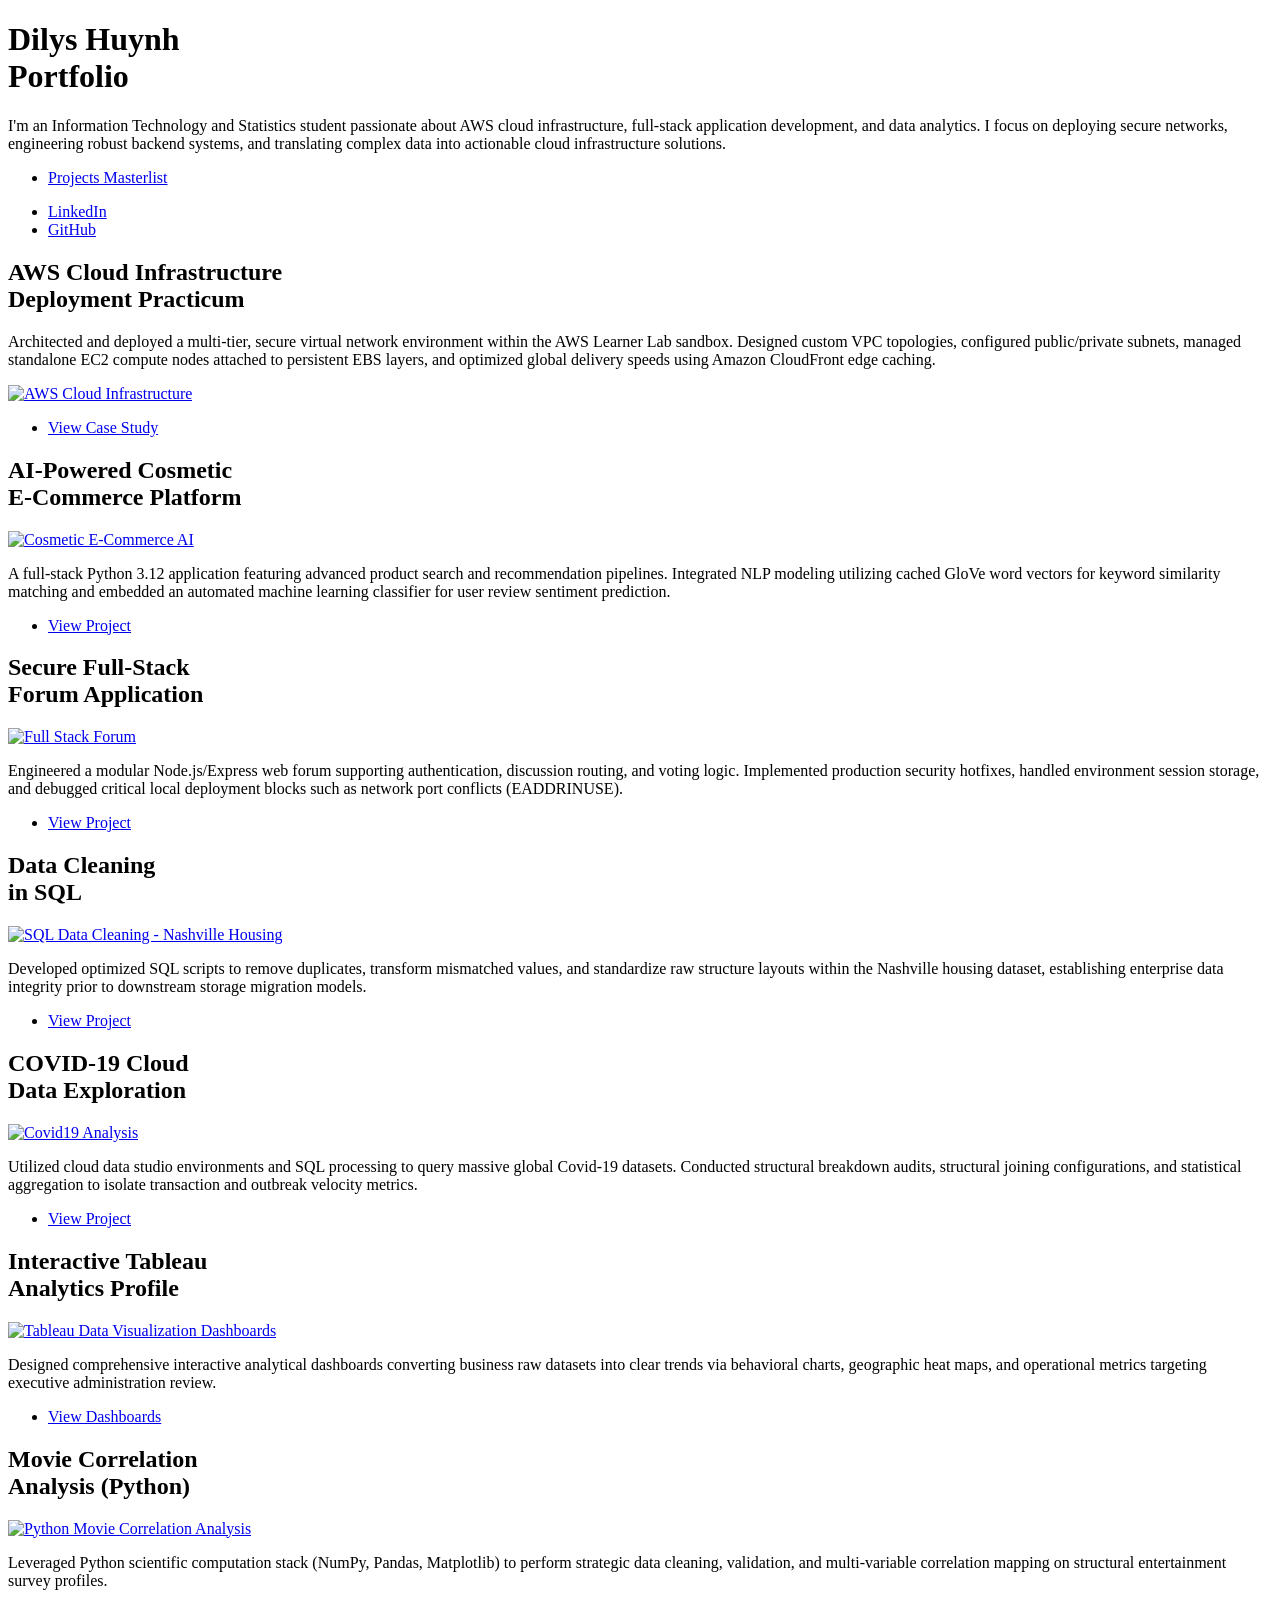
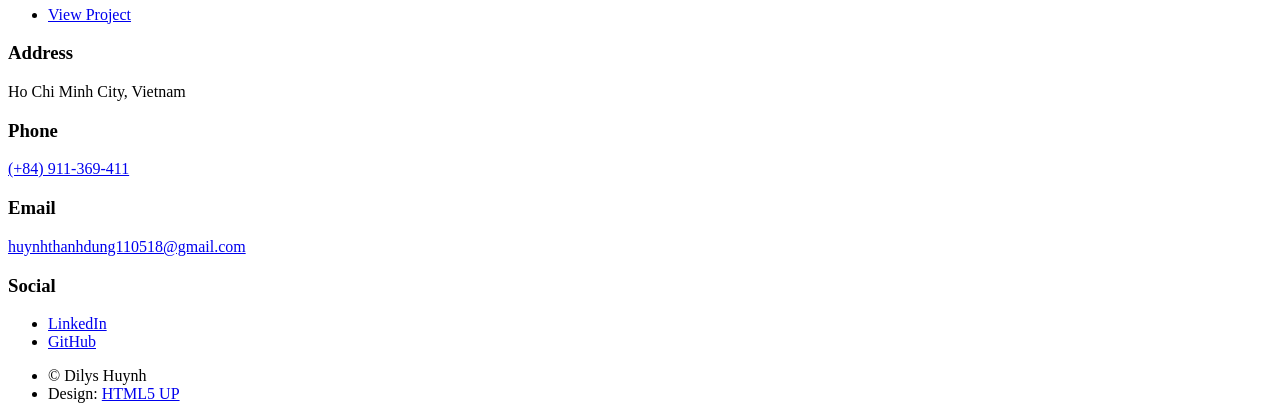
==== index.html @ 0467829d "Update index.html" ====
<!DOCTYPE HTML>
<html>
<head>
	<title>Dilys Huynh Portfolio</title>
	<meta charset="utf-8" />
	<meta name="viewport" content="width=device-width, initial-scale=1, user-scalable=no" />
	<link rel="stylesheet" href="assets/css/main.css" />
	<noscript><link rel="stylesheet" href="assets/css/noscript.css" /></noscript>
</head>
	
	<body class="is-preload">

		<div id="wrapper" class="fade-in">

				<div id="intro">
						<h1>Dilys Huynh<br />
						Portfolio</h1>
						<p>I'm an Information Technology and Statistics student passionate about AWS cloud infrastructure, full-stack application development, and data analytics. I focus on deploying secure networks, engineering robust backend systems, and translating complex data into actionable cloud infrastructure solutions.</p>
					</div>

				<nav id="nav">
						<ul class="links">
							<li class="active"><a href="index.html">Projects Masterlist</a></li>
						</ul>
						<ul class="icons">
							<li><a href="https://www.linkedin.com/in/dilys-huynh-9078ba243/" class="icon brands fa-linkedin"><span class="label">LinkedIn</span></a></li>
							<li><a href="https://github.com/dilyshuynh3864" class="icon brands fa-github"><span class="label">GitHub</span></a></li>
						</ul>
					</nav>

				<div id="main">

						<article class="post featured">
								<header class="major">
									<h2>AWS Cloud Infrastructure<br />
									Deployment Practicum</h2>
									<p>Architected and deployed a multi-tier, secure virtual network environment within the AWS Learner Lab sandbox. Designed custom VPC topologies, configured public/private subnets, managed standalone EC2 compute nodes attached to persistent EBS layers, and optimized global delivery speeds using Amazon CloudFront edge caching.</p>
								</header>
								<a href="generic.html" class="image main"><img src="https://images.unsplash.com/photo-1451187580459-43490279c0fa?q=80&w=1200" alt="AWS Cloud Infrastructure" /></a>
								<ul class="actions special">
									<li><a href="generic.html" class="button large">View Case Study</a></li>
								</ul>
							</article>

						<section class="posts">
								<article>
									<header>
										<h2>AI-Powered Cosmetic<br />
										E-Commerce Platform</h2>
									</header>
									<a href="https://github.com/dilyshuynh3864" class="image fit"><img src="https://images.unsplash.com/photo-1596462502278-27bfdc403348?q=80&w=500" alt="Cosmetic E-Commerce AI" /></a>
									<p>A full-stack Python 3.12 application featuring advanced product search and recommendation pipelines. Integrated NLP modeling utilizing cached GloVe word vectors for keyword similarity matching and embedded an automated machine learning classifier for user review sentiment prediction.</p>
									<ul class="actions special">
										<li><a href="machine-learning.html" class="button">View Project</a></li>
									</ul>
								</article>
								
								<article>
									<header>
										<h2>Secure Full-Stack<br />
										Forum Application</h2>
									</header>
									<a href="https://github.com/dilyshuynh3864" class="image fit"><img src="https://images.unsplash.com/photo-1614741118887-7a4ee193a5fa?q=80&w=500" alt="Full Stack Forum" /></a>
									<p>Engineered a modular Node.js/Express web forum supporting authentication, discussion routing, and voting logic. Implemented production security hotfixes, handled environment session storage, and debugged critical local deployment blocks such as network port conflicts (EADDRINUSE).</p>
									<ul class="actions special">
										<li><a href="beauty-ecommerce.html" class="button">View Project</a></li>
									</ul>
								</article>

								<article>
									<header>
										<h2>Data Cleaning<br />
										in SQL</h2>
									</header>
									<a href="https://github.com/dilyshuynh3864/Data_Cleaning/blob/main/DataCleaning.sql" class="image fit"><img src="https://images.unsplash.com/photo-1560518883-ce09059eeffa?q=80&w=500" alt="SQL Data Cleaning - Nashville Housing" /></a>
									<p>Developed optimized SQL scripts to remove duplicates, transform mismatched values, and standardize raw structure layouts within the Nashville housing dataset, establishing enterprise data integrity prior to downstream storage migration models.</p>
									<ul class="actions special">
										<li><a href="data-analytics.html#sql-cleaning" class="button">View Project</a></li>
									</ul>
								</article>

								<article>
									<header>
										<h2>COVID-19 Cloud<br />
										Data Exploration</h2>
									</header>
									<a href="https://github.com/dilyshuynh3864/Covid19/blob/main/Project1_Covid19.sql" class="image fit"><img src="https://images.unsplash.com/photo-1584118624012-df056829fba0?q=80&w=500" alt="Covid19 Analysis" /></a>
									<p>Utilized cloud data studio environments and SQL processing to query massive global Covid-19 datasets. Conducted structural breakdown audits, structural joining configurations, and statistical aggregation to isolate transaction and outbreak velocity metrics.</p>
									<ul class="actions special">
										<li><a href="data-analytics.html#covid-exploration" class="button">View Project</a></li>
									</ul>
								</article>

								<article>
									<header>
										<h2>Interactive Tableau<br />
										Analytics Profile</h2>
									</header>
									<a href="https://public.tableau.com/app/profile/dilys.huynh" class="image fit"><img src="https://images.unsplash.com/photo-1551288049-bebda4e38f71?q=80&w=500" alt="Tableau Data Visualization Dashboards" /></a>
									<p>Designed comprehensive interactive analytical dashboards converting business raw datasets into clear trends via behavioral charts, geographic heat maps, and operational metrics targeting executive administration review.</p>
									<ul class="actions special">
										<li><a href="https://public.tableau.com/app/profile/dilys.huynh" class="button">View Dashboards</a></li>
									</ul>
								</article>

								<article>
									<header>
										<h2>Movie Correlation<br />
										Analysis (Python)</h2>
									</header>
									<a href="https://github.com/dilyshuynh3864/Movie_Correlation/blob/main/Movie_Correlation.ipynb" class="image fit"><img src="https://images.unsplash.com/photo-1489599849927-2ee91cede3ba?q=80&w=500" alt="Python Movie Correlation Analysis" /></a>
									<p>Leveraged Python scientific computation stack (NumPy, Pandas, Matplotlib) to perform strategic data cleaning, validation, and multi-variable correlation mapping on structural entertainment survey profiles.</p>
									<ul class="actions special">
										<li><a href="data-analytics.html#movie-correlation" class="button">View Project</a></li>
									</ul>
								</article>
							</section>
					</div>

				<footer id="footer">
						<section class="split contact">
							<section class="alt">
								<h3>Address</h3>
								<p>Ho Chi Minh City, Vietnam</p>
							</section>
							<section>
								<h3>Phone</h3>
								<p><a href="tel:+84911369411">(+84) 911-369-411</a></p>
							</section>
							<section>
								<h3>Email</h3>
								<p><a href="mailto:huynhthanhdung110518@gmail.com">huynhthanhdung110518@gmail.com</a></p>
							</section>
							<section>
								<h3>Social</h3>
								<ul class="icons alt">
									<li><a href="https://www.linkedin.com/in/dilys-huynh-9078ba243/" class="icon brands alt fa-linkedin"><span class="label">LinkedIn</span></a></li>
									<li><a href="https://github.com/dilyshuynh3864" class="icon brands alt fa-github"><span class="label">GitHub</span></a></li>
								</ul>
							</section>
						</section>
					</footer>

				<div id="copyright">
						<ul><li>&copy; Dilys Huynh</li><li>Design: <a href="https://html5up.net">HTML5 UP</a></li></ul>
					</div>
			</div>

			<script src="assets/js/jquery.min.js"></script>
			<script src="assets/js/jquery.scrollex.min.js"></script>
			<script src="assets/js/jquery.scrolly.min.js"></script>
			<script src="assets/js/browser.min.js"></script>
			<script src="assets/js/breakpoints.min.js"></script>
			<script src="assets/js/util.js"></script>
			<script src="assets/js/main.js"></script>

	</body>
</html>
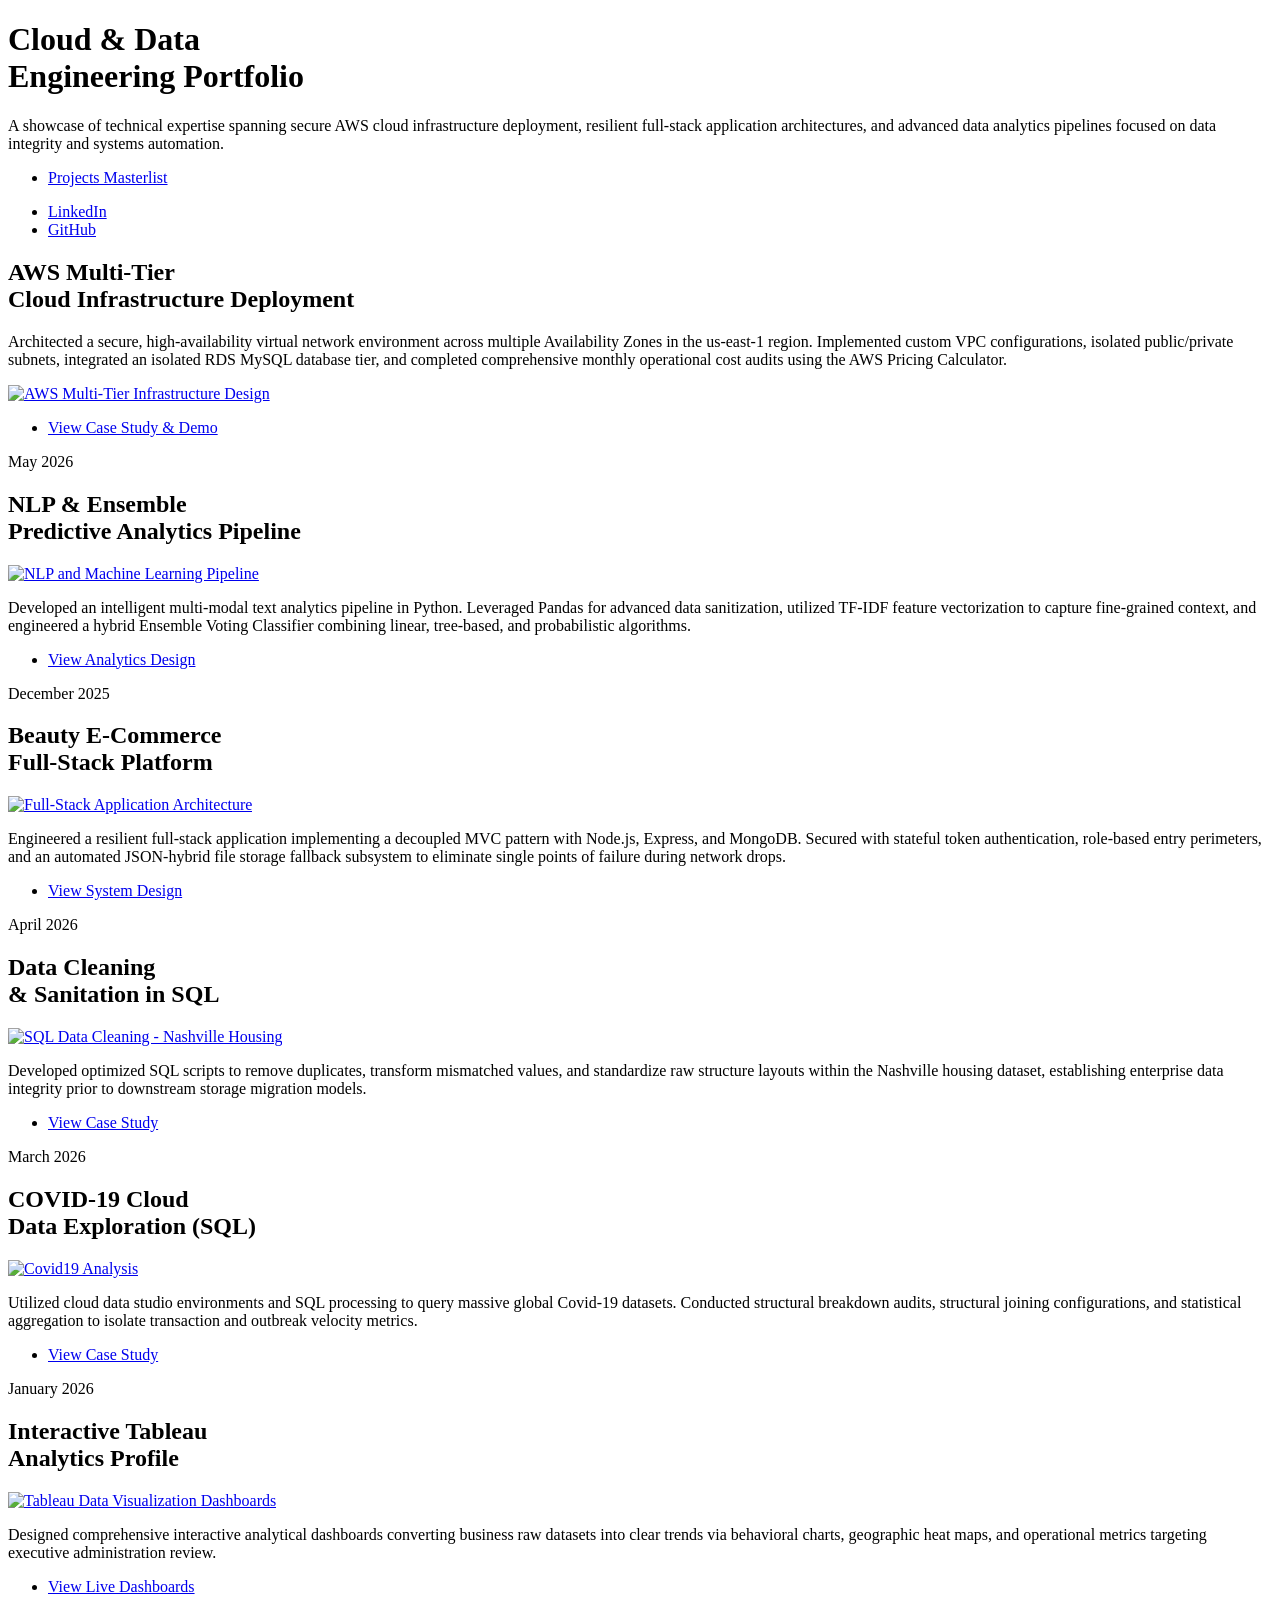
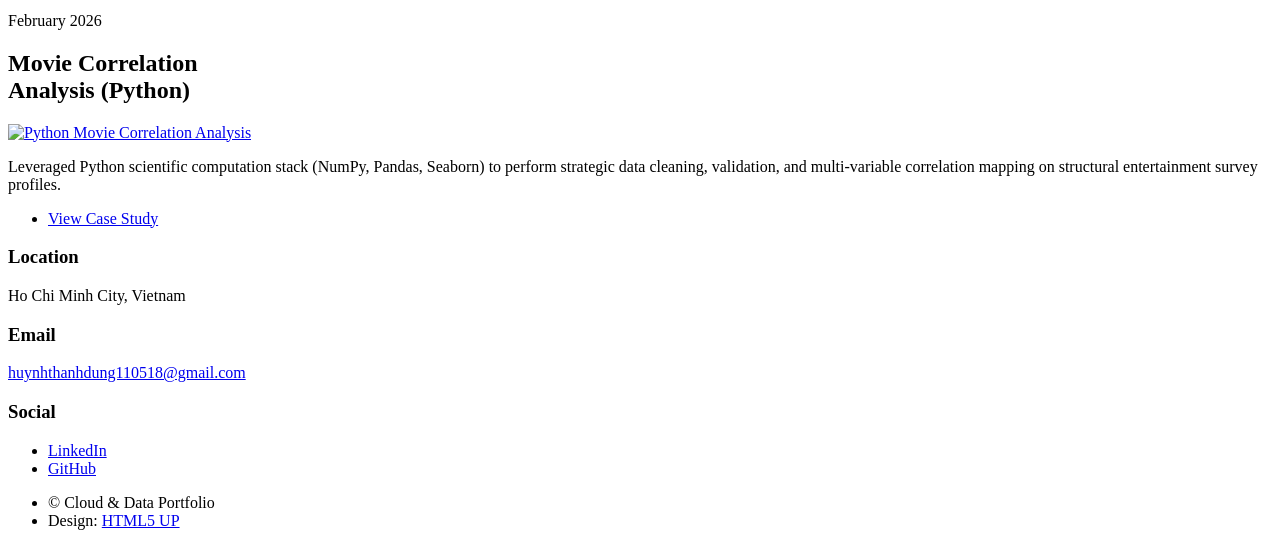
==== commit a7141006: "Update index.html" ====
--- a/index.html
+++ b/index.html
@@ -1,7 +1,7 @@
 <!DOCTYPE HTML>
 <html>
 <head>
-	<title>Dilys Huynh Portfolio</title>
+	<title>Cloud & Data Engineering Portfolio</title>
 	<meta charset="utf-8" />
 	<meta name="viewport" content="width=device-width, initial-scale=1, user-scalable=no" />
 	<link rel="stylesheet" href="assets/css/main.css" />
@@ -13,9 +13,9 @@
 		<div id="wrapper" class="fade-in">
 
 				<div id="intro">
-						<h1>Dilys Huynh<br />
-						Portfolio</h1>
-						<p>I'm an Information Technology and Statistics student passionate about AWS cloud infrastructure, full-stack application development, and data analytics. I focus on deploying secure networks, engineering robust backend systems, and translating complex data into actionable cloud infrastructure solutions.</p>
+						<h1>Cloud & Data<br />
+						Engineering Portfolio</h1>
+						<p>A showcase of technical expertise spanning secure AWS cloud infrastructure deployment, resilient full-stack application architectures, and advanced data analytics pipelines focused on data integrity and systems automation.</p>
 					</div>
 
 				<nav id="nav">
@@ -23,8 +23,8 @@
 							<li class="active"><a href="index.html">Projects Masterlist</a></li>
 						</ul>
 						<ul class="icons">
-							<li><a href="https://www.linkedin.com/in/dilys-huynh-9078ba243/" class="icon brands fa-linkedin"><span class="label">LinkedIn</span></a></li>
-							<li><a href="https://github.com/dilyshuynh3864" class="icon brands fa-github"><span class="label">GitHub</span></a></li>
+							<li><a href="https://www.linkedin.com/in/dilys-huynh-9078ba243/" target="_blank" class="icon brands fa-linkedin"><span class="label">LinkedIn</span></a></li>
+							<li><a href="https://github.com/dilyshuynh3864" target="_blank" class="icon brands fa-github"><span class="label">GitHub</span></a></li>
 						</ul>
 					</nav>
 
@@ -32,86 +32,93 @@
 
 						<article class="post featured">
 								<header class="major">
-									<h2>AWS Cloud Infrastructure<br />
-									Deployment Practicum</h2>
-									<p>Architected and deployed a multi-tier, secure virtual network environment within the AWS Learner Lab sandbox. Designed custom VPC topologies, configured public/private subnets, managed standalone EC2 compute nodes attached to persistent EBS layers, and optimized global delivery speeds using Amazon CloudFront edge caching.</p>
+									<h2>AWS Multi-Tier<br />
+									Cloud Infrastructure Deployment</h2>
+									<p>Architected a secure, high-availability virtual network environment across multiple Availability Zones in the us-east-1 region. Implemented custom VPC configurations, isolated public/private subnets, integrated an isolated RDS MySQL database tier, and completed comprehensive monthly operational cost audits using the AWS Pricing Calculator.</p>
 								</header>
-								<a href="generic.html" class="image main"><img src="https://images.unsplash.com/photo-1451187580459-43490279c0fa?q=80&w=1200" alt="AWS Cloud Infrastructure" /></a>
+								<a href="generic.html" class="image main"><img src="https://images.unsplash.com/photo-1451187580459-43490279c0fa?q=80&w=1200" alt="AWS Multi-Tier Infrastructure Design" /></a>
 								<ul class="actions special">
-									<li><a href="generic.html" class="button large">View Case Study</a></li>
+									<li><a href="generic.html" class="button large">View Case Study & Demo</a></li>
 								</ul>
 							</article>
 
 						<section class="posts">
+								
 								<article>
 									<header>
-										<h2>AI-Powered Cosmetic<br />
-										E-Commerce Platform</h2>
+										<span class="date">May 2026</span>
+										<h2>NLP & Ensemble<br />
+										Predictive Analytics Pipeline</h2>
 									</header>
-									<a href="https://github.com/dilyshuynh3864" class="image fit"><img src="https://images.unsplash.com/photo-1596462502278-27bfdc403348?q=80&w=500" alt="Cosmetic E-Commerce AI" /></a>
-									<p>A full-stack Python 3.12 application featuring advanced product search and recommendation pipelines. Integrated NLP modeling utilizing cached GloVe word vectors for keyword similarity matching and embedded an automated machine learning classifier for user review sentiment prediction.</p>
+									<a href="machine-learning.html" class="image fit"><img src="https://images.unsplash.com/photo-1507413245164-6160d8298b31?q=80&w=500" alt="NLP and Machine Learning Pipeline" /></a>
+									<p>Developed an intelligent multi-modal text analytics pipeline in Python. Leveraged Pandas for advanced data sanitization, utilized TF-IDF feature vectorization to capture fine-grained context, and engineered a hybrid Ensemble Voting Classifier combining linear, tree-based, and probabilistic algorithms.</p>
 									<ul class="actions special">
-										<li><a href="machine-learning.html" class="button">View Project</a></li>
+										<li><a href="machine-learning.html" class="button">View Analytics Design</a></li>
 									</ul>
 								</article>
 								
 								<article>
 									<header>
-										<h2>Secure Full-Stack<br />
-										Forum Application</h2>
+										<span class="date">December 2025</span>
+										<h2>Beauty E-Commerce<br />
+										Full-Stack Platform</h2>
 									</header>
-									<a href="https://github.com/dilyshuynh3864" class="image fit"><img src="https://images.unsplash.com/photo-1614741118887-7a4ee193a5fa?q=80&w=500" alt="Full Stack Forum" /></a>
-									<p>Engineered a modular Node.js/Express web forum supporting authentication, discussion routing, and voting logic. Implemented production security hotfixes, handled environment session storage, and debugged critical local deployment blocks such as network port conflicts (EADDRINUSE).</p>
+									<a href="beauty-ecommerce.html" class="image fit"><img src="https://images.unsplash.com/photo-1614741118887-7a4ee193a5fa?q=80&w=500" alt="Full-Stack Application Architecture" /></a>
+									<p>Engineered a resilient full-stack application implementing a decoupled MVC pattern with Node.js, Express, and MongoDB. Secured with stateful token authentication, role-based entry perimeters, and an automated JSON-hybrid file storage fallback subsystem to eliminate single points of failure during network drops.</p>
 									<ul class="actions special">
-										<li><a href="beauty-ecommerce.html" class="button">View Project</a></li>
+										<li><a href="beauty-ecommerce.html" class="button">View System Design</a></li>
 									</ul>
 								</article>
 
 								<article>
 									<header>
+										<span class="date">April 2026</span>
 										<h2>Data Cleaning<br />
-										in SQL</h2>
+										& Sanitation in SQL</h2>
 									</header>
-									<a href="https://github.com/dilyshuynh3864/Data_Cleaning/blob/main/DataCleaning.sql" class="image fit"><img src="https://images.unsplash.com/photo-1560518883-ce09059eeffa?q=80&w=500" alt="SQL Data Cleaning - Nashville Housing" /></a>
+									<a href="data-analytics.html#sql-cleaning" class="image fit"><img src="https://images.unsplash.com/photo-1560518883-ce09059eeffa?q=80&w=500" alt="SQL Data Cleaning - Nashville Housing" /></a>
 									<p>Developed optimized SQL scripts to remove duplicates, transform mismatched values, and standardize raw structure layouts within the Nashville housing dataset, establishing enterprise data integrity prior to downstream storage migration models.</p>
 									<ul class="actions special">
-										<li><a href="data-analytics.html#sql-cleaning" class="button">View Project</a></li>
+										<li><a href="data-analytics.html#sql-cleaning" class="button">View Case Study</a></li>
 									</ul>
 								</article>
 
 								<article>
 									<header>
+										<span class="date">March 2026</span>
 										<h2>COVID-19 Cloud<br />
-										Data Exploration</h2>
+										Data Exploration (SQL)</h2>
 									</header>
-									<a href="https://github.com/dilyshuynh3864/Covid19/blob/main/Project1_Covid19.sql" class="image fit"><img src="https://images.unsplash.com/photo-1584118624012-df056829fba0?q=80&w=500" alt="Covid19 Analysis" /></a>
+									<a href="data-analytics.html#covid-exploration" class="image fit"><img src="https://images.unsplash.com/photo-1584118624012-df056829fba0?q=80&w=500" alt="Covid19 Analysis" /></a>
 									<p>Utilized cloud data studio environments and SQL processing to query massive global Covid-19 datasets. Conducted structural breakdown audits, structural joining configurations, and statistical aggregation to isolate transaction and outbreak velocity metrics.</p>
 									<ul class="actions special">
-										<li><a href="data-analytics.html#covid-exploration" class="button">View Project</a></li>
+										<li><a href="data-analytics.html#covid-exploration" class="button">View Case Study</a></li>
 									</ul>
 								</article>
 
 								<article>
 									<header>
+										<span class="date">January 2026</span>
 										<h2>Interactive Tableau<br />
 										Analytics Profile</h2>
 									</header>
-									<a href="https://public.tableau.com/app/profile/dilys.huynh" class="image fit"><img src="https://images.unsplash.com/photo-1551288049-bebda4e38f71?q=80&w=500" alt="Tableau Data Visualization Dashboards" /></a>
+									<a href="https://public.tableau.com/app/profile/dilys.huynh" target="_blank" class="image fit"><img src="https://images.unsplash.com/photo-1551288049-bebda4e38f71?q=80&w=500" alt="Tableau Data Visualization Dashboards" /></a>
 									<p>Designed comprehensive interactive analytical dashboards converting business raw datasets into clear trends via behavioral charts, geographic heat maps, and operational metrics targeting executive administration review.</p>
 									<ul class="actions special">
-										<li><a href="https://public.tableau.com/app/profile/dilys.huynh" class="button">View Dashboards</a></li>
+										<li><a href="https://public.tableau.com/app/profile/dilys.huynh" target="_blank" class="button">View Live Dashboards</a></li>
 									</ul>
 								</article>
 
 								<article>
 									<header>
+										<span class="date">February 2026</span>
 										<h2>Movie Correlation<br />
 										Analysis (Python)</h2>
 									</header>
-									<a href="https://github.com/dilyshuynh3864/Movie_Correlation/blob/main/Movie_Correlation.ipynb" class="image fit"><img src="https://images.unsplash.com/photo-1489599849927-2ee91cede3ba?q=80&w=500" alt="Python Movie Correlation Analysis" /></a>
-									<p>Leveraged Python scientific computation stack (NumPy, Pandas, Matplotlib) to perform strategic data cleaning, validation, and multi-variable correlation mapping on structural entertainment survey profiles.</p>
+									<a href="data-analytics.html#movie-correlation" class="image fit"><img src="https://images.unsplash.com/photo-1489599849927-2ee91cede3ba?q=80&w=500" alt="Python Movie Correlation Analysis" /></a>
+									<p>Leveraged Python scientific computation stack (NumPy, Pandas, Seaborn) to perform strategic data cleaning, validation, and multi-variable correlation mapping on structural entertainment survey profiles.</p>
 									<ul class="actions special">
-										<li><a href="data-analytics.html#movie-correlation" class="button">View Project</a></li>
+										<li><a href="data-analytics.html#movie-correlation" class="button">View Case Study</a></li>
 									</ul>
 								</article>
 							</section>
@@ -120,12 +127,8 @@
 				<footer id="footer">
 						<section class="split contact">
 							<section class="alt">
-								<h3>Address</h3>
+								<h3>Location</h3>
 								<p>Ho Chi Minh City, Vietnam</p>
-							</section>
-							<section>
-								<h3>Phone</h3>
-								<p><a href="tel:+84911369411">(+84) 911-369-411</a></p>
 							</section>
 							<section>
 								<h3>Email</h3>
@@ -134,15 +137,15 @@
 							<section>
 								<h3>Social</h3>
 								<ul class="icons alt">
-									<li><a href="https://www.linkedin.com/in/dilys-huynh-9078ba243/" class="icon brands alt fa-linkedin"><span class="label">LinkedIn</span></a></li>
-									<li><a href="https://github.com/dilyshuynh3864" class="icon brands alt fa-github"><span class="label">GitHub</span></a></li>
+									<li><a href="https://www.linkedin.com/in/dilys-huynh-9078ba243/" target="_blank" class="icon brands alt fa-linkedin"><span class="label">LinkedIn</span></a></li>
+									<li><a href="https://github.com/dilyshuynh3864" target="_blank" class="icon brands alt fa-github"><span class="label">GitHub</span></a></li>
 								</ul>
 							</section>
 						</section>
 					</footer>
 
 				<div id="copyright">
-						<ul><li>&copy; Dilys Huynh</li><li>Design: <a href="https://html5up.net">HTML5 UP</a></li></ul>
+						<ul><li>&copy; Cloud & Data Portfolio</li><li>Design: <a href="https://html5up.net">HTML5 UP</a></li></ul>
 					</div>
 			</div>
 
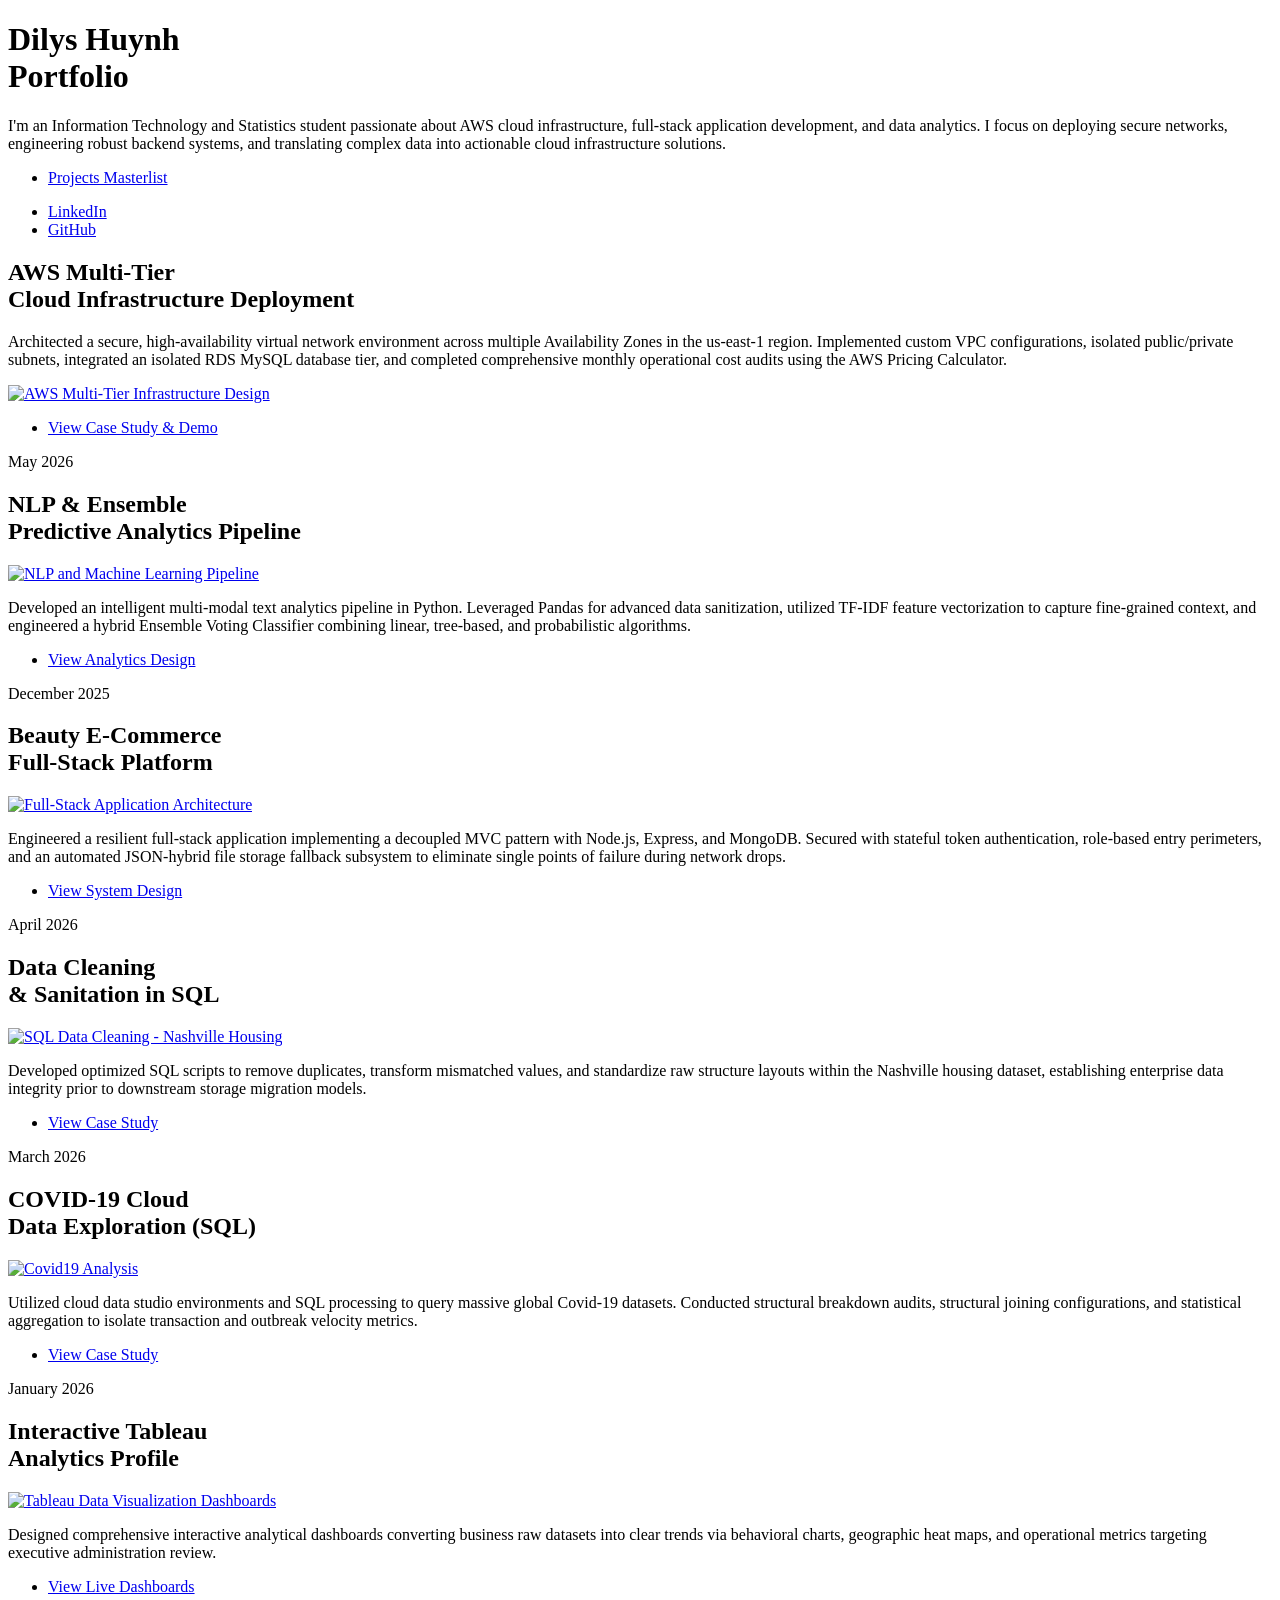
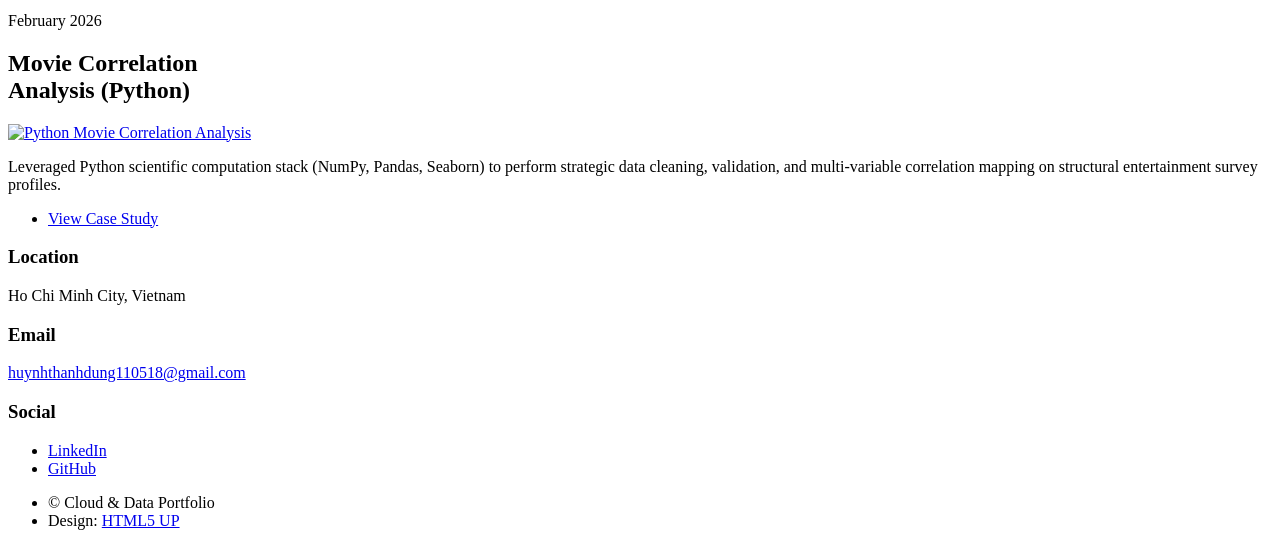
==== commit b5feb6e0: "Update index.html" ====
--- a/index.html
+++ b/index.html
@@ -1,7 +1,7 @@
 <!DOCTYPE HTML>
 <html>
 <head>
-	<title>Cloud & Data Engineering Portfolio</title>
+	<title>DILYS HUYNH Portfolio</title>
 	<meta charset="utf-8" />
 	<meta name="viewport" content="width=device-width, initial-scale=1, user-scalable=no" />
 	<link rel="stylesheet" href="assets/css/main.css" />
@@ -13,9 +13,9 @@
 		<div id="wrapper" class="fade-in">
 
 				<div id="intro">
-						<h1>Cloud & Data<br />
-						Engineering Portfolio</h1>
-						<p>A showcase of technical expertise spanning secure AWS cloud infrastructure deployment, resilient full-stack application architectures, and advanced data analytics pipelines focused on data integrity and systems automation.</p>
+						<h1>Dilys Huynh<br />
+						Portfolio</h1>
+						<p>I'm an Information Technology and Statistics student passionate about AWS cloud infrastructure, full-stack application development, and data analytics. I focus on deploying secure networks, engineering robust backend systems, and translating complex data into actionable cloud infrastructure solutions.</p>
 					</div>
 
 				<nav id="nav">
@@ -76,10 +76,10 @@
 										<h2>Data Cleaning<br />
 										& Sanitation in SQL</h2>
 									</header>
-									<a href="data-analytics.html#sql-cleaning" class="image fit"><img src="https://images.unsplash.com/photo-1560518883-ce09059eeffa?q=80&w=500" alt="SQL Data Cleaning - Nashville Housing" /></a>
+									<a href="sql-cleaning.html" class="image fit"><img src="https://images.unsplash.com/photo-1560518883-ce09059eeffa?q=80&w=500" alt="SQL Data Cleaning - Nashville Housing" /></a>
 									<p>Developed optimized SQL scripts to remove duplicates, transform mismatched values, and standardize raw structure layouts within the Nashville housing dataset, establishing enterprise data integrity prior to downstream storage migration models.</p>
 									<ul class="actions special">
-										<li><a href="data-analytics.html#sql-cleaning" class="button">View Case Study</a></li>
+										<li><a href="sql-cleaning.html" class="button">View Case Study</a></li>
 									</ul>
 								</article>
 
@@ -89,10 +89,10 @@
 										<h2>COVID-19 Cloud<br />
 										Data Exploration (SQL)</h2>
 									</header>
-									<a href="data-analytics.html#covid-exploration" class="image fit"><img src="https://images.unsplash.com/photo-1584118624012-df056829fba0?q=80&w=500" alt="Covid19 Analysis" /></a>
+									<a href="covid-exploration.html" class="image fit"><img src="https://images.unsplash.com/photo-1584118624012-df056829fba0?q=80&w=500" alt="Covid19 Analysis" /></a>
 									<p>Utilized cloud data studio environments and SQL processing to query massive global Covid-19 datasets. Conducted structural breakdown audits, structural joining configurations, and statistical aggregation to isolate transaction and outbreak velocity metrics.</p>
 									<ul class="actions special">
-										<li><a href="data-analytics.html#covid-exploration" class="button">View Case Study</a></li>
+										<li><a href="covid-exploration.html" class="button">View Case Study</a></li>
 									</ul>
 								</article>
 
@@ -115,10 +115,10 @@
 										<h2>Movie Correlation<br />
 										Analysis (Python)</h2>
 									</header>
-									<a href="data-analytics.html#movie-correlation" class="image fit"><img src="https://images.unsplash.com/photo-1489599849927-2ee91cede3ba?q=80&w=500" alt="Python Movie Correlation Analysis" /></a>
+									<a href="movie-correlation.html" class="image fit"><img src="https://images.unsplash.com/photo-1489599849927-2ee91cede3ba?q=80&w=500" alt="Python Movie Correlation Analysis" /></a>
 									<p>Leveraged Python scientific computation stack (NumPy, Pandas, Seaborn) to perform strategic data cleaning, validation, and multi-variable correlation mapping on structural entertainment survey profiles.</p>
 									<ul class="actions special">
-										<li><a href="data-analytics.html#movie-correlation" class="button">View Case Study</a></li>
+										<li><a href="movie-correlation.html" class="button">View Case Study</a></li>
 									</ul>
 								</article>
 							</section>
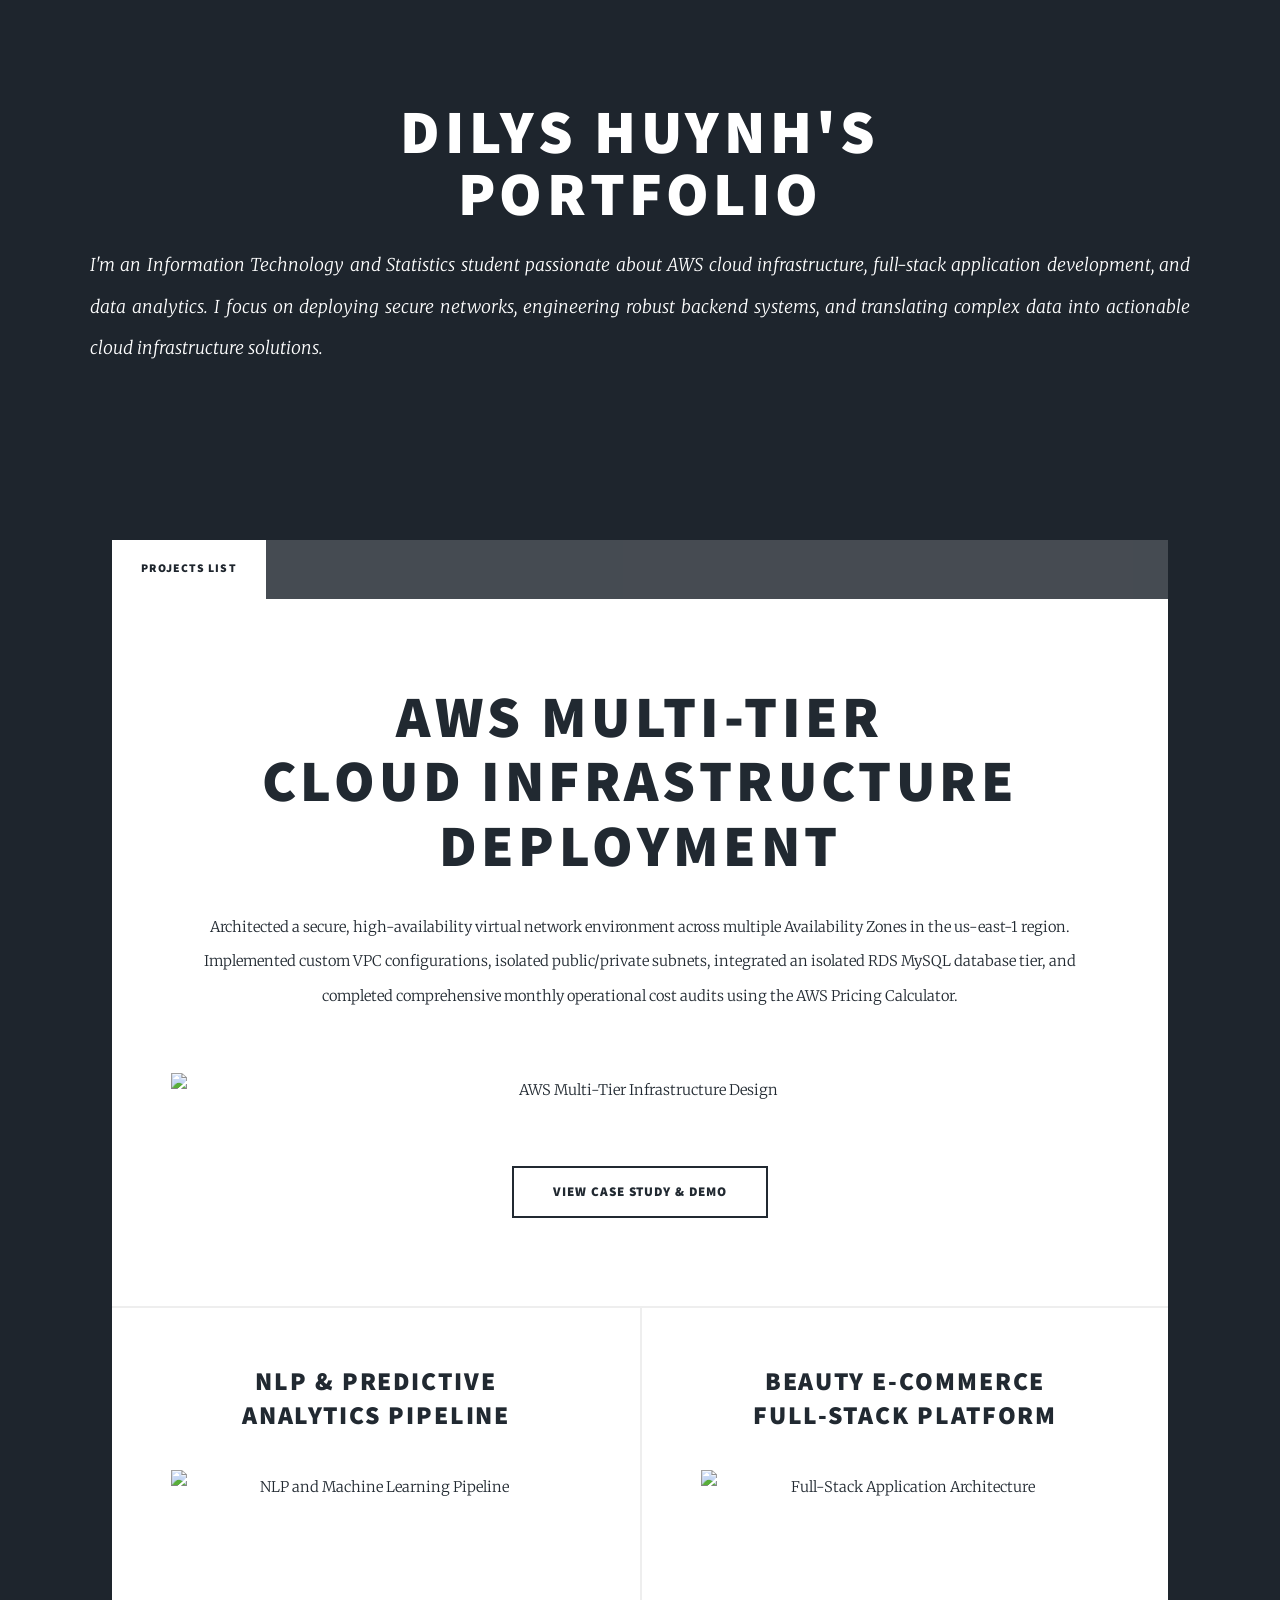
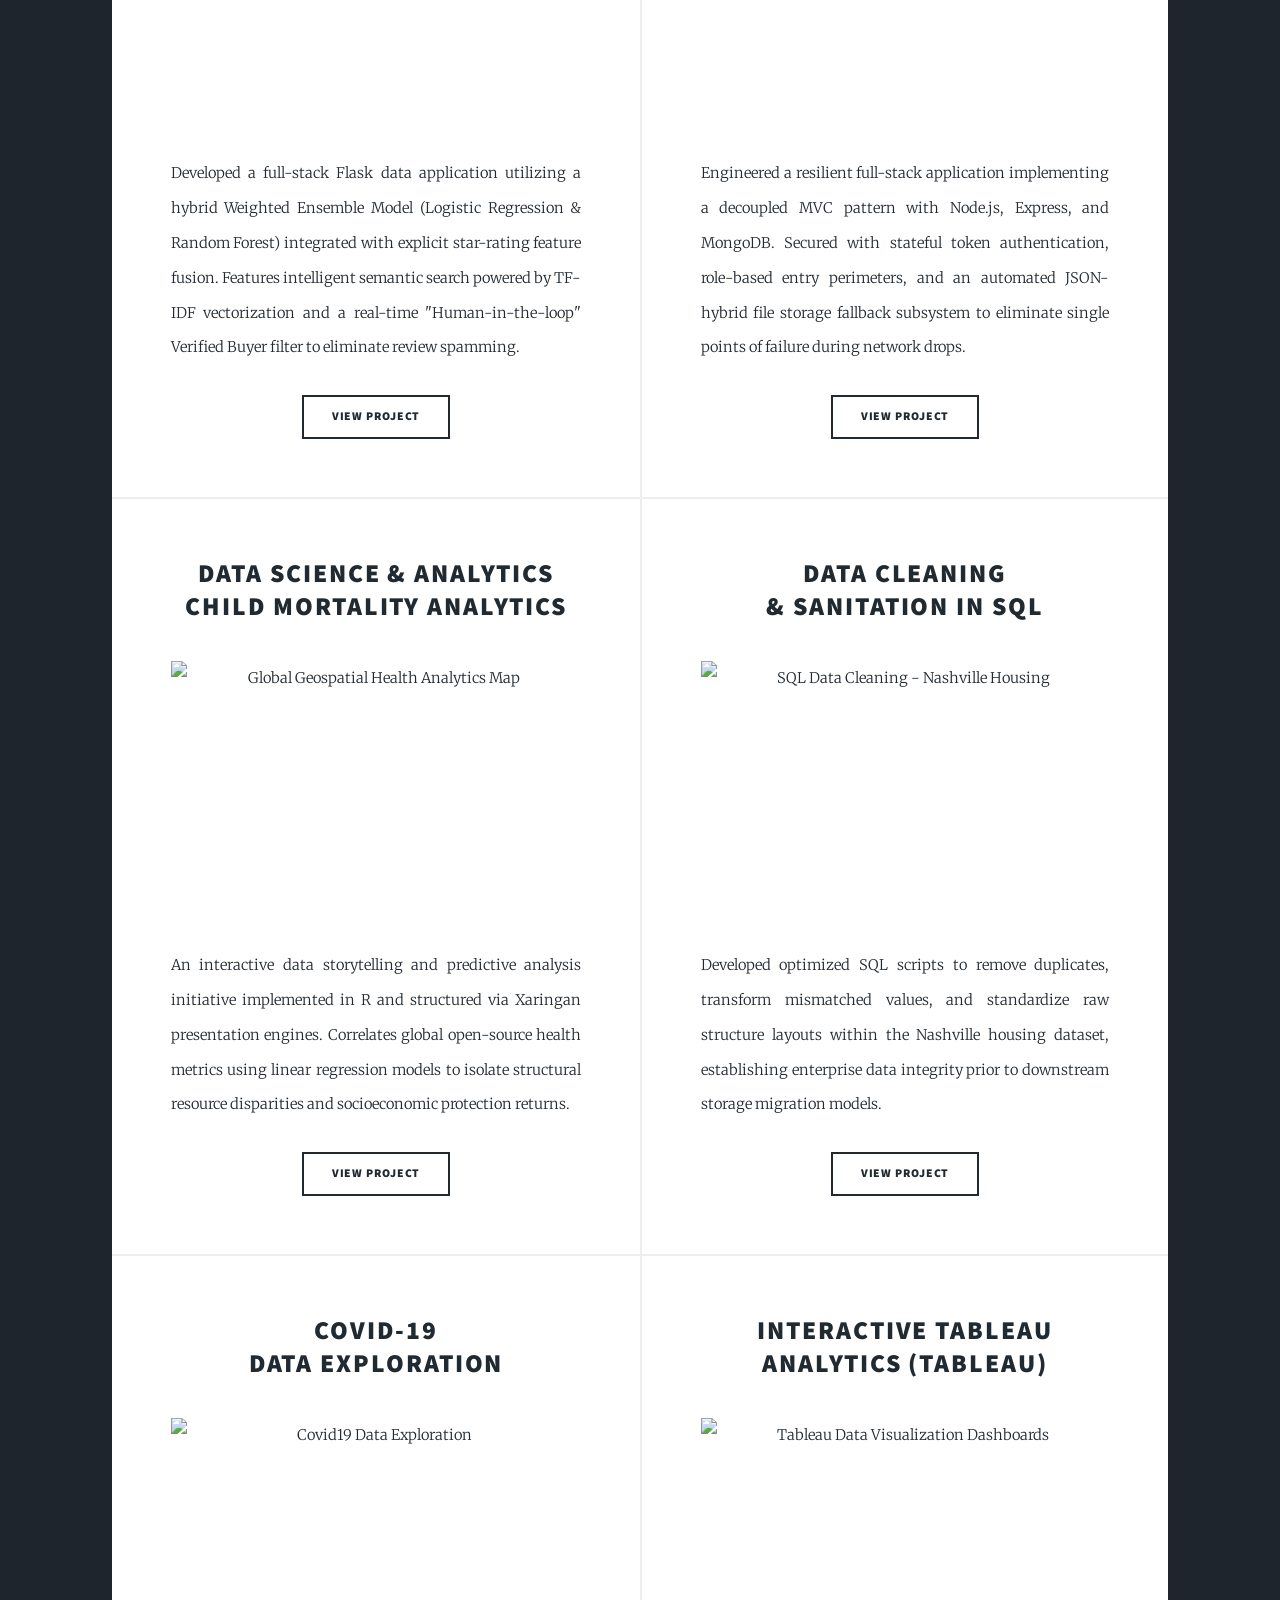
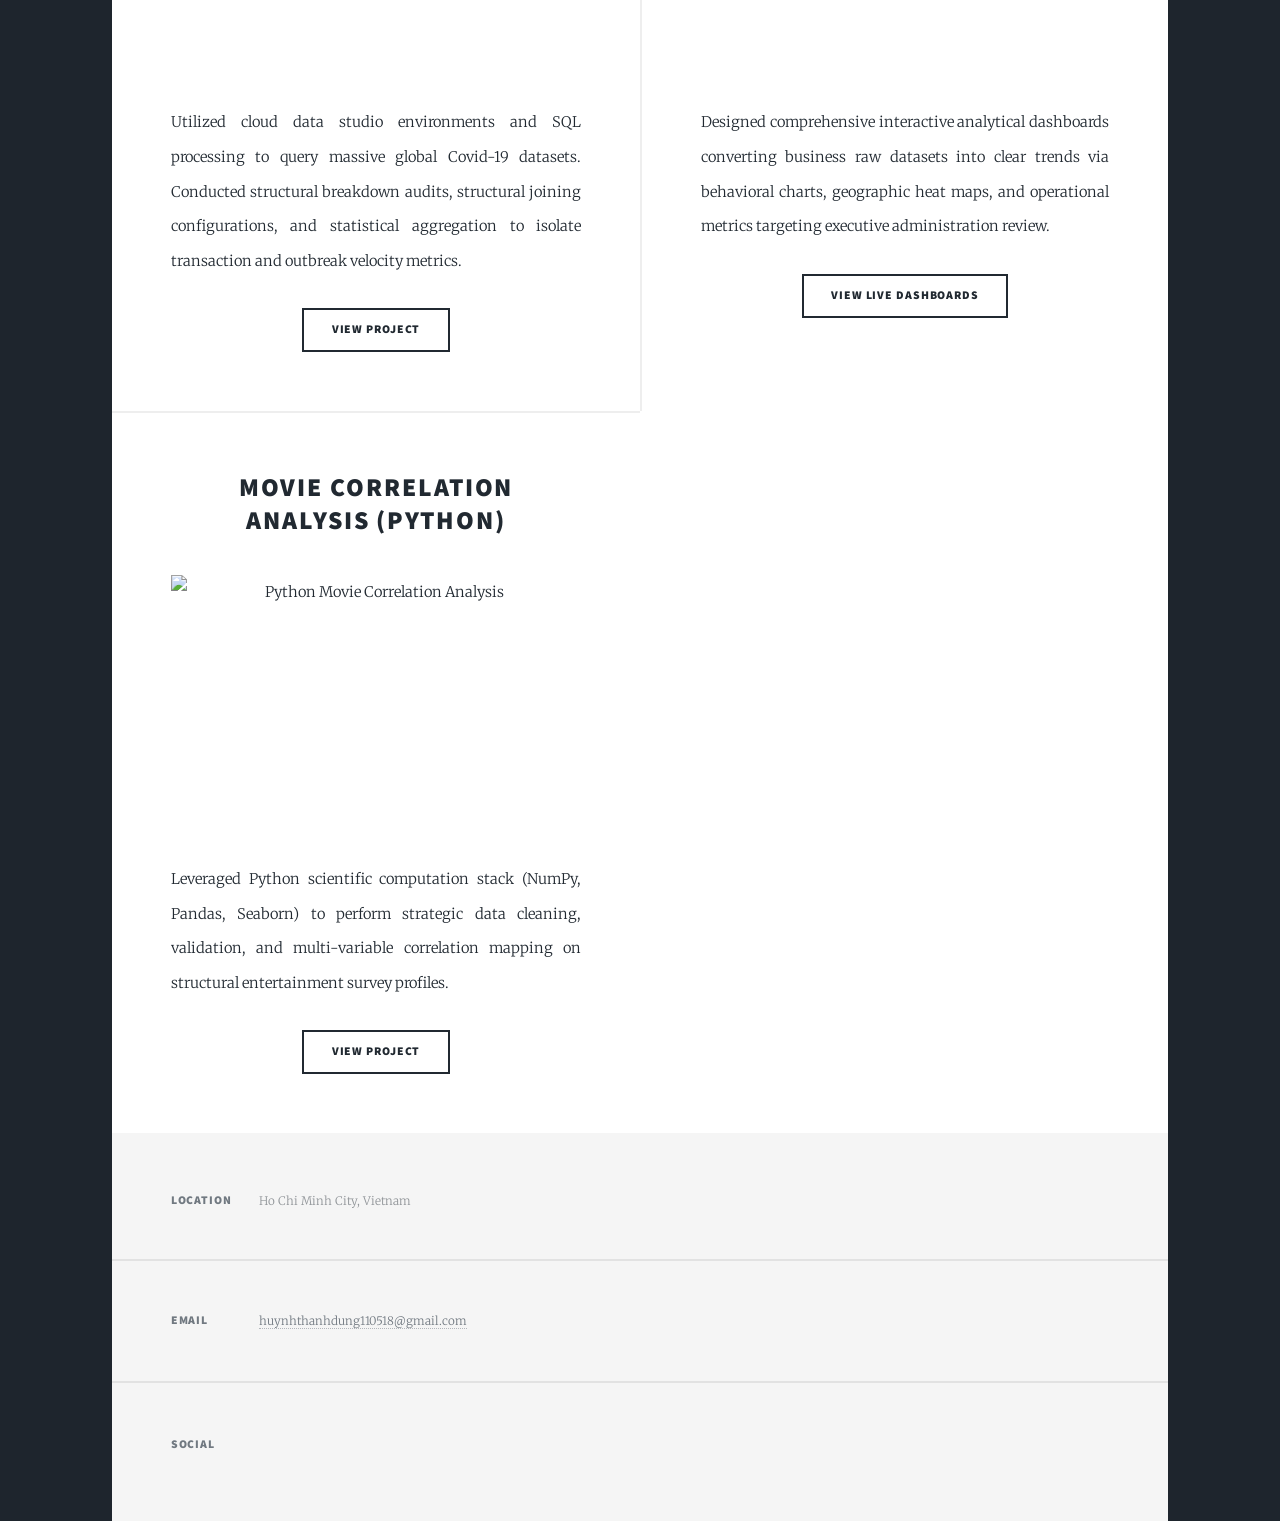
==== commit 5911cab0: "update files" ====
--- a/index.html
+++ b/index.html
@@ -1,26 +1,35 @@
 <!DOCTYPE HTML>
 <html>
 <head>
-	<title>DILYS HUYNH Portfolio</title>
+	<title>Dilys Huynh's Portfolio</title>
 	<meta charset="utf-8" />
 	<meta name="viewport" content="width=device-width, initial-scale=1, user-scalable=no" />
 	<link rel="stylesheet" href="assets/css/main.css" />
 	<noscript><link rel="stylesheet" href="assets/css/noscript.css" /></noscript>
 </head>
+
+<style>
+    .posts article .image.fit img {
+        width: 100%;
+        height: 250px; 
+        object-fit: cover; 
+        object-position: center;
+    }
+</style>
 	
-	<body class="is-preload">
+	<body>
 
 		<div id="wrapper" class="fade-in">
 
 				<div id="intro">
-						<h1>Dilys Huynh<br />
+						<h1>Dilys Huynh's<br />
 						Portfolio</h1>
 						<p>I'm an Information Technology and Statistics student passionate about AWS cloud infrastructure, full-stack application development, and data analytics. I focus on deploying secure networks, engineering robust backend systems, and translating complex data into actionable cloud infrastructure solutions.</p>
 					</div>
 
 				<nav id="nav">
 						<ul class="links">
-							<li class="active"><a href="index.html">Projects Masterlist</a></li>
+							<li class="active"><a href="index.html">Projects List</a></li>
 						</ul>
 						<ul class="icons">
 							<li><a href="https://www.linkedin.com/in/dilys-huynh-9078ba243/" target="_blank" class="icon brands fa-linkedin"><span class="label">LinkedIn</span></a></li>
@@ -43,82 +52,90 @@
 							</article>
 
 						<section class="posts">
-								
 								<article>
 									<header>
-										<span class="date">May 2026</span>
-										<h2>NLP & Ensemble<br />
-										Predictive Analytics Pipeline</h2>
+										<h2>NLP & Predictive<br />
+										Analytics Pipeline</h2>
 									</header>
-									<a href="machine-learning.html" class="image fit"><img src="https://images.unsplash.com/photo-1507413245164-6160d8298b31?q=80&w=500" alt="NLP and Machine Learning Pipeline" /></a>
-									<p>Developed an intelligent multi-modal text analytics pipeline in Python. Leveraged Pandas for advanced data sanitization, utilized TF-IDF feature vectorization to capture fine-grained context, and engineered a hybrid Ensemble Voting Classifier combining linear, tree-based, and probabilistic algorithms.</p>
+									<a href="machine-learning.html" class="image fit"><img src="https://subiz.com.vn/blog/wp-content/uploads/2024/06/subiz-moi-quan-he-ai-nlp-machine-learning.jpg" alt="NLP and Machine Learning Pipeline" /></a>
+									<p> Developed a full-stack Flask data application utilizing a hybrid Weighted Ensemble Model (Logistic Regression & Random Forest) integrated with explicit star-rating feature fusion. Features intelligent semantic search powered by TF-IDF vectorization and a real-time "Human-in-the-loop" Verified Buyer filter to eliminate review spamming.</p>
 									<ul class="actions special">
-										<li><a href="machine-learning.html" class="button">View Analytics Design</a></li>
+										<li><a href="machine-learning.html" class="button">View Project</a></li>
 									</ul>
 								</article>
 								
 								<article>
 									<header>
-										<span class="date">December 2025</span>
 										<h2>Beauty E-Commerce<br />
 										Full-Stack Platform</h2>
 									</header>
-									<a href="beauty-ecommerce.html" class="image fit"><img src="https://images.unsplash.com/photo-1614741118887-7a4ee193a5fa?q=80&w=500" alt="Full-Stack Application Architecture" /></a>
+									<a href="beauty-ecommerce.html" class="image fit"><img src="https://dayspaassociation.com/wp-content/uploads/2020/09/image-24.png" alt="Full-Stack Application Architecture" /></a>
 									<p>Engineered a resilient full-stack application implementing a decoupled MVC pattern with Node.js, Express, and MongoDB. Secured with stateful token authentication, role-based entry perimeters, and an automated JSON-hybrid file storage fallback subsystem to eliminate single points of failure during network drops.</p>
 									<ul class="actions special">
-										<li><a href="beauty-ecommerce.html" class="button">View System Design</a></li>
+										<li><a href="beauty-ecommerce.html" class="button">View Project</a></li>
 									</ul>
 								</article>
 
 								<article>
 									<header>
-										<span class="date">April 2026</span>
+										<h2>Data Science & Analytics<br />
+											Child Mortality Analytics
+										</h2>
+									</header>
+									<a href="r-analytics.html" class="image fit"><img src="https://i.tribune.com.pk/media/images/786886-hand-1415301034/786886-hand-1415301034.jpg" alt="Global Geospatial Health Analytics Map" /></a>
+									<p>An interactive data storytelling and predictive analysis initiative implemented in R and structured via Xaringan presentation engines. Correlates global open-source health metrics using linear regression models to isolate structural resource disparities and socioeconomic protection returns.</p>
+									<ul class="actions special">
+										<li><a href="r-analytics.html" class="button">View Project</a></li>
+									</ul>
+							</article>
+
+								<article>
+									<header>
 										<h2>Data Cleaning<br />
 										& Sanitation in SQL</h2>
 									</header>
 									<a href="sql-cleaning.html" class="image fit"><img src="https://images.unsplash.com/photo-1560518883-ce09059eeffa?q=80&w=500" alt="SQL Data Cleaning - Nashville Housing" /></a>
 									<p>Developed optimized SQL scripts to remove duplicates, transform mismatched values, and standardize raw structure layouts within the Nashville housing dataset, establishing enterprise data integrity prior to downstream storage migration models.</p>
 									<ul class="actions special">
-										<li><a href="sql-cleaning.html" class="button">View Case Study</a></li>
+										<li><a href="sql-cleaning.html" class="button">View Project</a></li>
 									</ul>
 								</article>
 
 								<article>
 									<header>
-										<span class="date">March 2026</span>
-										<h2>COVID-19 Cloud<br />
-										Data Exploration (SQL)</h2>
+										<h2>COVID-19<br />
+										Data Exploration</h2>
 									</header>
-									<a href="covid-exploration.html" class="image fit"><img src="https://images.unsplash.com/photo-1584118624012-df056829fba0?q=80&w=500" alt="Covid19 Analysis" /></a>
+									<a href="covid-exploration.html" class="image fit">
+										<img src="https://images.unsplash.com/photo-1584036561566-baf8f5f1b144?q=80&w=500" alt="Covid19 Data Exploration" />
+									</a>
 									<p>Utilized cloud data studio environments and SQL processing to query massive global Covid-19 datasets. Conducted structural breakdown audits, structural joining configurations, and statistical aggregation to isolate transaction and outbreak velocity metrics.</p>
 									<ul class="actions special">
-										<li><a href="covid-exploration.html" class="button">View Case Study</a></li>
+										<li><a href="covid-exploration.html" class="button">View Project</a></li>
 									</ul>
 								</article>
 
 								<article>
 									<header>
-										<span class="date">January 2026</span>
 										<h2>Interactive Tableau<br />
-										Analytics Profile</h2>
+										Analytics (Tableau)</h2>
 									</header>
-									<a href="https://public.tableau.com/app/profile/dilys.huynh" target="_blank" class="image fit"><img src="https://images.unsplash.com/photo-1551288049-bebda4e38f71?q=80&w=500" alt="Tableau Data Visualization Dashboards" /></a>
+									<a href="tableau-insights.html" class="image fit"><img src="https://images.unsplash.com/photo-1551288049-bebda4e38f71?q=80&w=500" alt="Tableau Data Visualization Dashboards" /></a>
 									<p>Designed comprehensive interactive analytical dashboards converting business raw datasets into clear trends via behavioral charts, geographic heat maps, and operational metrics targeting executive administration review.</p>
 									<ul class="actions special">
-										<li><a href="https://public.tableau.com/app/profile/dilys.huynh" target="_blank" class="button">View Live Dashboards</a></li>
+										<li><a href="tableau-insights.html" class="button">View Live Dashboards</a></li>
 									</ul>
 								</article>
 
 								<article>
 									<header>
-										<span class="date">February 2026</span>
 										<h2>Movie Correlation<br />
 										Analysis (Python)</h2>
 									</header>
 									<a href="movie-correlation.html" class="image fit"><img src="https://images.unsplash.com/photo-1489599849927-2ee91cede3ba?q=80&w=500" alt="Python Movie Correlation Analysis" /></a>
 									<p>Leveraged Python scientific computation stack (NumPy, Pandas, Seaborn) to perform strategic data cleaning, validation, and multi-variable correlation mapping on structural entertainment survey profiles.</p>
 									<ul class="actions special">
-										<li><a href="movie-correlation.html" class="button">View Case Study</a></li>
+										<li><a href="movie-correlation.html" class="button">View Project</a></li>
 									</ul>
 								</article>
 							</section>
@@ -143,10 +160,6 @@
 							</section>
 						</section>
 					</footer>
-
-				<div id="copyright">
-						<ul><li>&copy; Cloud & Data Portfolio</li><li>Design: <a href="https://html5up.net">HTML5 UP</a></li></ul>
-					</div>
 			</div>
 
 			<script src="assets/js/jquery.min.js"></script>
--- a/assets/css/main.css
+++ b/assets/css/main.css
@@ -0,0 +1,4833 @@
+@import url(fontawesome-all.min.css);
+@import url("https://fonts.googleapis.com/css?family=Merriweather:300,700,300italic,700italic|Source+Sans+Pro:900");
+
+/*
+	Massively by HTML5 UP
+	html5up.net | @ajlkn
+	Free for personal and commercial use under the CCA 3.0 license (html5up.net/license)
+*/
+
+html, body, div, span, applet, object,
+iframe, h1, h2, h3, h4, h5, h6, p, blockquote,
+pre, a, abbr, acronym, address, big, cite,
+code, del, dfn, em, img, ins, kbd, q, s, samp,
+small, strike, strong, sub, sup, tt, var, b,
+u, i, center, dl, dt, dd, ol, ul, li, fieldset,
+form, label, legend, table, caption, tbody,
+tfoot, thead, tr, th, td, article, aside,
+canvas, details, embed, figure, figcaption,
+footer, header, hgroup, menu, nav, output, ruby,
+section, summary, time, mark, audio, video {
+	margin: 0;
+	padding: 0;
+	border: 0;
+	font-size: 100%;
+	font: inherit;
+	vertical-align: baseline;}
+
+article, aside, details, figcaption, figure,
+footer, header, hgroup, menu, nav, section {
+	display: block;}
+
+body {
+	line-height: 1;
+}
+
+ol, ul {
+	list-style: none;
+}
+
+blockquote, q {
+	quotes: none;
+}
+
+	blockquote:before, blockquote:after, q:before, q:after {
+		content: '';
+		content: none;
+	}
+
+table {
+	border-collapse: collapse;
+	border-spacing: 0;
+}
+
+body {
+	-webkit-text-size-adjust: none;
+}
+
+mark {
+	background-color: transparent;
+	color: inherit;
+}
+
+input::-moz-focus-inner {
+	border: 0;
+	padding: 0;
+}
+
+input, select, textarea {
+	-moz-appearance: none;
+	-webkit-appearance: none;
+	-ms-appearance: none;
+	appearance: none;
+}
+
+/* Basic */
+
+	@-ms-viewport {
+		width: device-width;
+	}
+
+	body {
+		-ms-overflow-style: scrollbar;
+	}
+
+	@media screen and (max-width: 480px) {
+
+		html, body {
+			min-width: 320px;
+		}
+
+	}
+
+	html {
+		box-sizing: border-box;
+	}
+
+	*, *:before, *:after {
+		box-sizing: inherit;
+	}
+
+	body {
+		background-color: #1e252d;
+	}
+
+		body.is-preload *, body.is-preload *:before, body.is-preload *:after {
+			-moz-animation: none !important;
+			-webkit-animation: none !important;
+			-ms-animation: none !important;
+			animation: none !important;
+			-moz-transition: none !important;
+			-webkit-transition: none !important;
+			-ms-transition: none !important;
+			transition: none !important;
+		}
+
+/* Type */
+
+	html {
+		font-size: 16pt;
+	}
+
+		@media screen and (max-width: 1680px) {
+
+			html {
+				font-size: 12pt;
+			}
+
+		}
+
+		@media screen and (max-width: 1280px) {
+
+			html {
+				font-size: 11pt;
+			}
+
+		}
+
+		@media screen and (max-width: 360px) {
+
+			html {
+				font-size: 10pt;
+			}
+
+		}
+
+	body {
+		color: #212931;
+	}
+
+	body, input, select, textarea {
+		font-family: "Merriweather", Georgia, serif;
+		font-weight: 300;
+		font-size: 1rem;
+		line-height: 2.375;
+	}
+
+	a {
+		-moz-transition: color 0.2s ease-in-out, background-color 0.2s ease-in-out, border-color 0.2s ease-in-out, box-shadow 0.2s ease-in-out;
+		-webkit-transition: color 0.2s ease-in-out, background-color 0.2s ease-in-out, border-color 0.2s ease-in-out, box-shadow 0.2s ease-in-out;
+		-ms-transition: color 0.2s ease-in-out, background-color 0.2s ease-in-out, border-color 0.2s ease-in-out, box-shadow 0.2s ease-in-out;
+		transition: color 0.2s ease-in-out, background-color 0.2s ease-in-out, border-color 0.2s ease-in-out, box-shadow 0.2s ease-in-out;
+		border-bottom: dotted 1px;
+		text-decoration: none;
+	}
+
+		a:hover {
+			border-bottom-color: transparent;
+		}
+
+	strong, b {
+		font-weight: 600;
+	}
+
+	em, i {
+		font-style: italic;
+	}
+
+	p {
+		text-align: justify;
+		margin: 0 0 2rem 0;
+	}
+
+	h1, h2, h3, h4, h5, h6 {
+		font-family: "Source Sans Pro", Helvetica, sans-serif;
+		font-weight: 900;
+		line-height: 1.5;
+		letter-spacing: 0.075em;
+		text-transform: uppercase;
+		margin: 0 0 1rem 0;
+	}
+
+		h1 a, h2 a, h3 a, h4 a, h5 a, h6 a {
+			border-bottom: 0;
+			color: inherit;
+			text-decoration: none;
+		}
+
+	h1 {
+		font-size: 4rem;
+		line-height: 1.1;
+		margin: 0 0 2rem 0;
+	}
+
+	h2 {
+		font-size: 1.75rem;
+		line-height: 1.3;
+		margin: 0 0 1.5rem 0;
+	}
+
+	h3 {
+		font-size: 1.25rem;
+		margin: 0 0 1.5rem 0;
+	}
+
+	h4 {
+		font-size: 1rem;
+	}
+
+	h5 {
+		font-size: 0.9rem;
+	}
+
+	h6 {
+		font-size: 0.8rem;
+	}
+
+	sub {
+		font-size: 0.8rem;
+		position: relative;
+		top: 0.5rem;
+	}
+
+	sup {
+		font-size: 0.8rem;
+		position: relative;
+		top: -0.5rem;
+	}
+
+	blockquote {
+		border-left: solid 4px;
+		font-style: italic;
+		margin: 0 0 2rem 0;
+		padding: 0.5rem 0 0.5rem 2rem;
+	}
+
+	code {
+		border: solid 2px;
+		font-family: "Courier New", monospace;
+		font-size: 0.9rem;
+		margin: 0 0.25rem;
+		padding: 0.25rem 0.65rem;
+	}
+
+	pre {
+		-webkit-overflow-scrolling: touch;
+		font-family: "Courier New", monospace;
+		font-size: 0.9rem;
+		margin: 0 0 2rem 0;
+	}
+
+		pre code {
+			display: block;
+			line-height: 1.75;
+			padding: 1rem 1.5rem;
+			overflow-x: auto;
+		}
+
+	hr {
+		border: 0;
+		border-bottom: solid 2px;
+		margin: 3rem 0;
+	}
+
+		hr.major {
+			margin: 5rem 0;
+		}
+
+	.align-left {
+		text-align: left;
+	}
+
+	.align-center {
+		text-align: center;
+	}
+
+	.align-right {
+		text-align: right;
+	}
+
+	input, select, textarea {
+		color: #212931;
+	}
+
+	a {
+		color: #212931;
+		border-bottom-color: rgba(33, 41, 49, 0.5);
+	}
+
+		a:hover {
+			border-bottom-color: transparent;
+			color: #18bfef !important;
+		}
+
+	strong, b {
+		color: #212931;
+	}
+
+	h1, h2, h3, h4, h5, h6 {
+		color: #212931;
+	}
+
+	blockquote {
+		border-left-color: #eeeeee;
+	}
+
+	code {
+		background: rgba(220, 220, 220, 0.25);
+		border-color: #eeeeee;
+	}
+
+	hr {
+		border-bottom-color: #eeeeee;
+	}
+
+/* Row */
+
+	.row {
+		display: flex;
+		flex-wrap: wrap;
+		box-sizing: border-box;
+		align-items: stretch;
+	}
+
+		.row > * {
+			box-sizing: border-box;
+		}
+
+		.row.gtr-uniform > * > :last-child {
+			margin-bottom: 0;
+		}
+
+		.row.aln-left {
+			justify-content: flex-start;
+		}
+
+		.row.aln-center {
+			justify-content: center;
+		}
+
+		.row.aln-right {
+			justify-content: flex-end;
+		}
+
+		.row.aln-top {
+			align-items: flex-start;
+		}
+
+		.row.aln-middle {
+			align-items: center;
+		}
+
+		.row.aln-bottom {
+			align-items: flex-end;
+		}
+
+		.row > .imp {
+			order: -1;
+		}
+
+		.row > .col-1 {
+			width: 8.33333%;
+		}
+
+		.row > .off-1 {
+			margin-left: 8.33333%;
+		}
+
+		.row > .col-2 {
+			width: 16.66667%;
+		}
+
+		.row > .off-2 {
+			margin-left: 16.66667%;
+		}
+
+		.row > .col-3 {
+			width: 25%;
+		}
+
+		.row > .off-3 {
+			margin-left: 25%;
+		}
+
+		.row > .col-4 {
+			width: 33.33333%;
+		}
+
+		.row > .off-4 {
+			margin-left: 33.33333%;
+		}
+
+		.row > .col-5 {
+			width: 41.66667%;
+		}
+
+		.row > .off-5 {
+			margin-left: 41.66667%;
+		}
+
+		.row > .col-6 {
+			width: 50%;
+		}
+
+		.row > .off-6 {
+			margin-left: 50%;
+		}
+
+		.row > .col-7 {
+			width: 58.33333%;
+		}
+
+		.row > .off-7 {
+			margin-left: 58.33333%;
+		}
+
+		.row > .col-8 {
+			width: 66.66667%;
+		}
+
+		.row > .off-8 {
+			margin-left: 66.66667%;
+		}
+
+		.row > .col-9 {
+			width: 75%;
+		}
+
+		.row > .off-9 {
+			margin-left: 75%;
+		}
+
+		.row > .col-10 {
+			width: 83.33333%;
+		}
+
+		.row > .off-10 {
+			margin-left: 83.33333%;
+		}
+
+		.row > .col-11 {
+			width: 91.66667%;
+		}
+
+		.row > .off-11 {
+			margin-left: 91.66667%;
+		}
+
+		.row > .col-12 {
+			width: 100%;
+		}
+
+		.row > .off-12 {
+			margin-left: 100%;
+		}
+
+		.row.gtr-0 {
+			margin-top: 0;
+			margin-left: 0rem;
+		}
+
+			.row.gtr-0 > * {
+				padding: 0 0 0 0rem;
+			}
+
+			.row.gtr-0.gtr-uniform {
+				margin-top: 0rem;
+			}
+
+				.row.gtr-0.gtr-uniform > * {
+					padding-top: 0rem;
+				}
+
+		.row.gtr-25 {
+			margin-top: 0;
+			margin-left: -0.375rem;
+		}
+
+			.row.gtr-25 > * {
+				padding: 0 0 0 0.375rem;
+			}
+
+			.row.gtr-25.gtr-uniform {
+				margin-top: -0.375rem;
+			}
+
+				.row.gtr-25.gtr-uniform > * {
+					padding-top: 0.375rem;
+				}
+
+		.row.gtr-50 {
+			margin-top: 0;
+			margin-left: -0.75rem;
+		}
+
+			.row.gtr-50 > * {
+				padding: 0 0 0 0.75rem;
+			}
+
+			.row.gtr-50.gtr-uniform {
+				margin-top: -0.75rem;
+			}
+
+				.row.gtr-50.gtr-uniform > * {
+					padding-top: 0.75rem;
+				}
+
+		.row {
+			margin-top: 0;
+			margin-left: -1.5rem;
+		}
+
+			.row > * {
+				padding: 0 0 0 1.5rem;
+			}
+
+			.row.gtr-uniform {
+				margin-top: -1.5rem;
+			}
+
+				.row.gtr-uniform > * {
+					padding-top: 1.5rem;
+				}
+
+		.row.gtr-150 {
+			margin-top: 0;
+			margin-left: -2.25rem;
+		}
+
+			.row.gtr-150 > * {
+				padding: 0 0 0 2.25rem;
+			}
+
+			.row.gtr-150.gtr-uniform {
+				margin-top: -2.25rem;
+			}
+
+				.row.gtr-150.gtr-uniform > * {
+					padding-top: 2.25rem;
+				}
+
+		.row.gtr-200 {
+			margin-top: 0;
+			margin-left: -3rem;
+		}
+
+			.row.gtr-200 > * {
+				padding: 0 0 0 3rem;
+			}
+
+			.row.gtr-200.gtr-uniform {
+				margin-top: -3rem;
+			}
+
+				.row.gtr-200.gtr-uniform > * {
+					padding-top: 3rem;
+				}
+
+		@media screen and (max-width: 1680px) {
+
+			.row {
+				display: flex;
+				flex-wrap: wrap;
+				box-sizing: border-box;
+				align-items: stretch;
+			}
+
+				.row > * {
+					box-sizing: border-box;
+				}
+
+				.row.gtr-uniform > * > :last-child {
+					margin-bottom: 0;
+				}
+
+				.row.aln-left {
+					justify-content: flex-start;
+				}
+
+				.row.aln-center {
+					justify-content: center;
+				}
+
+				.row.aln-right {
+					justify-content: flex-end;
+				}
+
+				.row.aln-top {
+					align-items: flex-start;
+				}
+
+				.row.aln-middle {
+					align-items: center;
+				}
+
+				.row.aln-bottom {
+					align-items: flex-end;
+				}
+
+				.row > .imp-xlarge {
+					order: -1;
+				}
+
+				.row > .col-1-xlarge {
+					width: 8.33333%;
+				}
+
+				.row > .off-1-xlarge {
+					margin-left: 8.33333%;
+				}
+
+				.row > .col-2-xlarge {
+					width: 16.66667%;
+				}
+
+				.row > .off-2-xlarge {
+					margin-left: 16.66667%;
+				}
+
+				.row > .col-3-xlarge {
+					width: 25%;
+				}
+
+				.row > .off-3-xlarge {
+					margin-left: 25%;
+				}
+
+				.row > .col-4-xlarge {
+					width: 33.33333%;
+				}
+
+				.row > .off-4-xlarge {
+					margin-left: 33.33333%;
+				}
+
+				.row > .col-5-xlarge {
+					width: 41.66667%;
+				}
+
+				.row > .off-5-xlarge {
+					margin-left: 41.66667%;
+				}
+
+				.row > .col-6-xlarge {
+					width: 50%;
+				}
+
+				.row > .off-6-xlarge {
+					margin-left: 50%;
+				}
+
+				.row > .col-7-xlarge {
+					width: 58.33333%;
+				}
+
+				.row > .off-7-xlarge {
+					margin-left: 58.33333%;
+				}
+
+				.row > .col-8-xlarge {
+					width: 66.66667%;
+				}
+
+				.row > .off-8-xlarge {
+					margin-left: 66.66667%;
+				}
+
+				.row > .col-9-xlarge {
+					width: 75%;
+				}
+
+				.row > .off-9-xlarge {
+					margin-left: 75%;
+				}
+
+				.row > .col-10-xlarge {
+					width: 83.33333%;
+				}
+
+				.row > .off-10-xlarge {
+					margin-left: 83.33333%;
+				}
+
+				.row > .col-11-xlarge {
+					width: 91.66667%;
+				}
+
+				.row > .off-11-xlarge {
+					margin-left: 91.66667%;
+				}
+
+				.row > .col-12-xlarge {
+					width: 100%;
+				}
+
+				.row > .off-12-xlarge {
+					margin-left: 100%;
+				}
+
+				.row.gtr-0 {
+					margin-top: 0;
+					margin-left: 0rem;
+				}
+
+					.row.gtr-0 > * {
+						padding: 0 0 0 0rem;
+					}
+
+					.row.gtr-0.gtr-uniform {
+						margin-top: 0rem;
+					}
+
+						.row.gtr-0.gtr-uniform > * {
+							padding-top: 0rem;
+						}
+
+				.row.gtr-25 {
+					margin-top: 0;
+					margin-left: -0.375rem;
+				}
+
+					.row.gtr-25 > * {
+						padding: 0 0 0 0.375rem;
+					}
+
+					.row.gtr-25.gtr-uniform {
+						margin-top: -0.375rem;
+					}
+
+						.row.gtr-25.gtr-uniform > * {
+							padding-top: 0.375rem;
+						}
+
+				.row.gtr-50 {
+					margin-top: 0;
+					margin-left: -0.75rem;
+				}
+
+					.row.gtr-50 > * {
+						padding: 0 0 0 0.75rem;
+					}
+
+					.row.gtr-50.gtr-uniform {
+						margin-top: -0.75rem;
+					}
+
+						.row.gtr-50.gtr-uniform > * {
+							padding-top: 0.75rem;
+						}
+
+				.row {
+					margin-top: 0;
+					margin-left: -1.5rem;
+				}
+
+					.row > * {
+						padding: 0 0 0 1.5rem;
+					}
+
+					.row.gtr-uniform {
+						margin-top: -1.5rem;
+					}
+
+						.row.gtr-uniform > * {
+							padding-top: 1.5rem;
+						}
+
+				.row.gtr-150 {
+					margin-top: 0;
+					margin-left: -2.25rem;
+				}
+
+					.row.gtr-150 > * {
+						padding: 0 0 0 2.25rem;
+					}
+
+					.row.gtr-150.gtr-uniform {
+						margin-top: -2.25rem;
+					}
+
+						.row.gtr-150.gtr-uniform > * {
+							padding-top: 2.25rem;
+						}
+
+				.row.gtr-200 {
+					margin-top: 0;
+					margin-left: -3rem;
+				}
+
+					.row.gtr-200 > * {
+						padding: 0 0 0 3rem;
+					}
+
+					.row.gtr-200.gtr-uniform {
+						margin-top: -3rem;
+					}
+
+						.row.gtr-200.gtr-uniform > * {
+							padding-top: 3rem;
+						}
+
+		}
+
+		@media screen and (max-width: 1280px) {
+
+			.row {
+				display: flex;
+				flex-wrap: wrap;
+				box-sizing: border-box;
+				align-items: stretch;
+			}
+
+				.row > * {
+					box-sizing: border-box;
+				}
+
+				.row.gtr-uniform > * > :last-child {
+					margin-bottom: 0;
+				}
+
+				.row.aln-left {
+					justify-content: flex-start;
+				}
+
+				.row.aln-center {
+					justify-content: center;
+				}
+
+				.row.aln-right {
+					justify-content: flex-end;
+				}
+
+				.row.aln-top {
+					align-items: flex-start;
+				}
+
+				.row.aln-middle {
+					align-items: center;
+				}
+
+				.row.aln-bottom {
+					align-items: flex-end;
+				}
+
+				.row > .imp-large {
+					order: -1;
+				}
+
+				.row > .col-1-large {
+					width: 8.33333%;
+				}
+
+				.row > .off-1-large {
+					margin-left: 8.33333%;
+				}
+
+				.row > .col-2-large {
+					width: 16.66667%;
+				}
+
+				.row > .off-2-large {
+					margin-left: 16.66667%;
+				}
+
+				.row > .col-3-large {
+					width: 25%;
+				}
+
+				.row > .off-3-large {
+					margin-left: 25%;
+				}
+
+				.row > .col-4-large {
+					width: 33.33333%;
+				}
+
+				.row > .off-4-large {
+					margin-left: 33.33333%;
+				}
+
+				.row > .col-5-large {
+					width: 41.66667%;
+				}
+
+				.row > .off-5-large {
+					margin-left: 41.66667%;
+				}
+
+				.row > .col-6-large {
+					width: 50%;
+				}
+
+				.row > .off-6-large {
+					margin-left: 50%;
+				}
+
+				.row > .col-7-large {
+					width: 58.33333%;
+				}
+
+				.row > .off-7-large {
+					margin-left: 58.33333%;
+				}
+
+				.row > .col-8-large {
+					width: 66.66667%;
+				}
+
+				.row > .off-8-large {
+					margin-left: 66.66667%;
+				}
+
+				.row > .col-9-large {
+					width: 75%;
+				}
+
+				.row > .off-9-large {
+					margin-left: 75%;
+				}
+
+				.row > .col-10-large {
+					width: 83.33333%;
+				}
+
+				.row > .off-10-large {
+					margin-left: 83.33333%;
+				}
+
+				.row > .col-11-large {
+					width: 91.66667%;
+				}
+
+				.row > .off-11-large {
+					margin-left: 91.66667%;
+				}
+
+				.row > .col-12-large {
+					width: 100%;
+				}
+
+				.row > .off-12-large {
+					margin-left: 100%;
+				}
+
+				.row.gtr-0 {
+					margin-top: 0;
+					margin-left: 0rem;
+				}
+
+					.row.gtr-0 > * {
+						padding: 0 0 0 0rem;
+					}
+
+					.row.gtr-0.gtr-uniform {
+						margin-top: 0rem;
+					}
+
+						.row.gtr-0.gtr-uniform > * {
+							padding-top: 0rem;
+						}
+
+				.row.gtr-25 {
+					margin-top: 0;
+					margin-left: -0.375rem;
+				}
+
+					.row.gtr-25 > * {
+						padding: 0 0 0 0.375rem;
+					}
+
+					.row.gtr-25.gtr-uniform {
+						margin-top: -0.375rem;
+					}
+
+						.row.gtr-25.gtr-uniform > * {
+							padding-top: 0.375rem;
+						}
+
+				.row.gtr-50 {
+					margin-top: 0;
+					margin-left: -0.75rem;
+				}
+
+					.row.gtr-50 > * {
+						padding: 0 0 0 0.75rem;
+					}
+
+					.row.gtr-50.gtr-uniform {
+						margin-top: -0.75rem;
+					}
+
+						.row.gtr-50.gtr-uniform > * {
+							padding-top: 0.75rem;
+						}
+
+				.row {
+					margin-top: 0;
+					margin-left: -1.5rem;
+				}
+
+					.row > * {
+						padding: 0 0 0 1.5rem;
+					}
+
+					.row.gtr-uniform {
+						margin-top: -1.5rem;
+					}
+
+						.row.gtr-uniform > * {
+							padding-top: 1.5rem;
+						}
+
+				.row.gtr-150 {
+					margin-top: 0;
+					margin-left: -2.25rem;
+				}
+
+					.row.gtr-150 > * {
+						padding: 0 0 0 2.25rem;
+					}
+
+					.row.gtr-150.gtr-uniform {
+						margin-top: -2.25rem;
+					}
+
+						.row.gtr-150.gtr-uniform > * {
+							padding-top: 2.25rem;
+						}
+
+				.row.gtr-200 {
+					margin-top: 0;
+					margin-left: -3rem;
+				}
+
+					.row.gtr-200 > * {
+						padding: 0 0 0 3rem;
+					}
+
+					.row.gtr-200.gtr-uniform {
+						margin-top: -3rem;
+					}
+
+						.row.gtr-200.gtr-uniform > * {
+							padding-top: 3rem;
+						}
+
+		}
+
+		@media screen and (max-width: 980px) {
+
+			.row {
+				display: flex;
+				flex-wrap: wrap;
+				box-sizing: border-box;
+				align-items: stretch;
+			}
+
+				.row > * {
+					box-sizing: border-box;
+				}
+
+				.row.gtr-uniform > * > :last-child {
+					margin-bottom: 0;
+				}
+
+				.row.aln-left {
+					justify-content: flex-start;
+				}
+
+				.row.aln-center {
+					justify-content: center;
+				}
+
+				.row.aln-right {
+					justify-content: flex-end;
+				}
+
+				.row.aln-top {
+					align-items: flex-start;
+				}
+
+				.row.aln-middle {
+					align-items: center;
+				}
+
+				.row.aln-bottom {
+					align-items: flex-end;
+				}
+
+				.row > .imp-medium {
+					order: -1;
+				}
+
+				.row > .col-1-medium {
+					width: 8.33333%;
+				}
+
+				.row > .off-1-medium {
+					margin-left: 8.33333%;
+				}
+
+				.row > .col-2-medium {
+					width: 16.66667%;
+				}
+
+				.row > .off-2-medium {
+					margin-left: 16.66667%;
+				}
+
+				.row > .col-3-medium {
+					width: 25%;
+				}
+
+				.row > .off-3-medium {
+					margin-left: 25%;
+				}
+
+				.row > .col-4-medium {
+					width: 33.33333%;
+				}
+
+				.row > .off-4-medium {
+					margin-left: 33.33333%;
+				}
+
+				.row > .col-5-medium {
+					width: 41.66667%;
+				}
+
+				.row > .off-5-medium {
+					margin-left: 41.66667%;
+				}
+
+				.row > .col-6-medium {
+					width: 50%;
+				}
+
+				.row > .off-6-medium {
+					margin-left: 50%;
+				}
+
+				.row > .col-7-medium {
+					width: 58.33333%;
+				}
+
+				.row > .off-7-medium {
+					margin-left: 58.33333%;
+				}
+
+				.row > .col-8-medium {
+					width: 66.66667%;
+				}
+
+				.row > .off-8-medium {
+					margin-left: 66.66667%;
+				}
+
+				.row > .col-9-medium {
+					width: 75%;
+				}
+
+				.row > .off-9-medium {
+					margin-left: 75%;
+				}
+
+				.row > .col-10-medium {
+					width: 83.33333%;
+				}
+
+				.row > .off-10-medium {
+					margin-left: 83.33333%;
+				}
+
+				.row > .col-11-medium {
+					width: 91.66667%;
+				}
+
+				.row > .off-11-medium {
+					margin-left: 91.66667%;
+				}
+
+				.row > .col-12-medium {
+					width: 100%;
+				}
+
+				.row > .off-12-medium {
+					margin-left: 100%;
+				}
+
+				.row.gtr-0 {
+					margin-top: 0;
+					margin-left: 0rem;
+				}
+
+					.row.gtr-0 > * {
+						padding: 0 0 0 0rem;
+					}
+
+					.row.gtr-0.gtr-uniform {
+						margin-top: 0rem;
+					}
+
+						.row.gtr-0.gtr-uniform > * {
+							padding-top: 0rem;
+						}
+
+				.row.gtr-25 {
+					margin-top: 0;
+					margin-left: -0.375rem;
+				}
+
+					.row.gtr-25 > * {
+						padding: 0 0 0 0.375rem;
+					}
+
+					.row.gtr-25.gtr-uniform {
+						margin-top: -0.375rem;
+					}
+
+						.row.gtr-25.gtr-uniform > * {
+							padding-top: 0.375rem;
+						}
+
+				.row.gtr-50 {
+					margin-top: 0;
+					margin-left: -0.75rem;
+				}
+
+					.row.gtr-50 > * {
+						padding: 0 0 0 0.75rem;
+					}
+
+					.row.gtr-50.gtr-uniform {
+						margin-top: -0.75rem;
+					}
+
+						.row.gtr-50.gtr-uniform > * {
+							padding-top: 0.75rem;
+						}
+
+				.row {
+					margin-top: 0;
+					margin-left: -1.5rem;
+				}
+
+					.row > * {
+						padding: 0 0 0 1.5rem;
+					}
+
+					.row.gtr-uniform {
+						margin-top: -1.5rem;
+					}
+
+						.row.gtr-uniform > * {
+							padding-top: 1.5rem;
+						}
+
+				.row.gtr-150 {
+					margin-top: 0;
+					margin-left: -2.25rem;
+				}
+
+					.row.gtr-150 > * {
+						padding: 0 0 0 2.25rem;
+					}
+
+					.row.gtr-150.gtr-uniform {
+						margin-top: -2.25rem;
+					}
+
+						.row.gtr-150.gtr-uniform > * {
+							padding-top: 2.25rem;
+						}
+
+				.row.gtr-200 {
+					margin-top: 0;
+					margin-left: -3rem;
+				}
+
+					.row.gtr-200 > * {
+						padding: 0 0 0 3rem;
+					}
+
+					.row.gtr-200.gtr-uniform {
+						margin-top: -3rem;
+					}
+
+						.row.gtr-200.gtr-uniform > * {
+							padding-top: 3rem;
+						}
+
+		}
+
+		@media screen and (max-width: 736px) {
+
+			.row {
+				display: flex;
+				flex-wrap: wrap;
+				box-sizing: border-box;
+				align-items: stretch;
+			}
+
+				.row > * {
+					box-sizing: border-box;
+				}
+
+				.row.gtr-uniform > * > :last-child {
+					margin-bottom: 0;
+				}
+
+				.row.aln-left {
+					justify-content: flex-start;
+				}
+
+				.row.aln-center {
+					justify-content: center;
+				}
+
+				.row.aln-right {
+					justify-content: flex-end;
+				}
+
+				.row.aln-top {
+					align-items: flex-start;
+				}
+
+				.row.aln-middle {
+					align-items: center;
+				}
+
+				.row.aln-bottom {
+					align-items: flex-end;
+				}
+
+				.row > .imp-small {
+					order: -1;
+				}
+
+				.row > .col-1-small {
+					width: 8.33333%;
+				}
+
+				.row > .off-1-small {
+					margin-left: 8.33333%;
+				}
+
+				.row > .col-2-small {
+					width: 16.66667%;
+				}
+
+				.row > .off-2-small {
+					margin-left: 16.66667%;
+				}
+
+				.row > .col-3-small {
+					width: 25%;
+				}
+
+				.row > .off-3-small {
+					margin-left: 25%;
+				}
+
+				.row > .col-4-small {
+					width: 33.33333%;
+				}
+
+				.row > .off-4-small {
+					margin-left: 33.33333%;
+				}
+
+				.row > .col-5-small {
+					width: 41.66667%;
+				}
+
+				.row > .off-5-small {
+					margin-left: 41.66667%;
+				}
+
+				.row > .col-6-small {
+					width: 50%;
+				}
+
+				.row > .off-6-small {
+					margin-left: 50%;
+				}
+
+				.row > .col-7-small {
+					width: 58.33333%;
+				}
+
+				.row > .off-7-small {
+					margin-left: 58.33333%;
+				}
+
+				.row > .col-8-small {
+					width: 66.66667%;
+				}
+
+				.row > .off-8-small {
+					margin-left: 66.66667%;
+				}
+
+				.row > .col-9-small {
+					width: 75%;
+				}
+
+				.row > .off-9-small {
+					margin-left: 75%;
+				}
+
+				.row > .col-10-small {
+					width: 83.33333%;
+				}
+
+				.row > .off-10-small {
+					margin-left: 83.33333%;
+				}
+
+				.row > .col-11-small {
+					width: 91.66667%;
+				}
+
+				.row > .off-11-small {
+					margin-left: 91.66667%;
+				}
+
+				.row > .col-12-small {
+					width: 100%;
+				}
+
+				.row > .off-12-small {
+					margin-left: 100%;
+				}
+
+				.row.gtr-0 {
+					margin-top: 0;
+					margin-left: 0rem;
+				}
+
+					.row.gtr-0 > * {
+						padding: 0 0 0 0rem;
+					}
+
+					.row.gtr-0.gtr-uniform {
+						margin-top: 0rem;
+					}
+
+						.row.gtr-0.gtr-uniform > * {
+							padding-top: 0rem;
+						}
+
+				.row.gtr-25 {
+					margin-top: 0;
+					margin-left: -0.375rem;
+				}
+
+					.row.gtr-25 > * {
+						padding: 0 0 0 0.375rem;
+					}
+
+					.row.gtr-25.gtr-uniform {
+						margin-top: -0.375rem;
+					}
+
+						.row.gtr-25.gtr-uniform > * {
+							padding-top: 0.375rem;
+						}
+
+				.row.gtr-50 {
+					margin-top: 0;
+					margin-left: -0.75rem;
+				}
+
+					.row.gtr-50 > * {
+						padding: 0 0 0 0.75rem;
+					}
+
+					.row.gtr-50.gtr-uniform {
+						margin-top: -0.75rem;
+					}
+
+						.row.gtr-50.gtr-uniform > * {
+							padding-top: 0.75rem;
+						}
+
+				.row {
+					margin-top: 0;
+					margin-left: -1.5rem;
+				}
+
+					.row > * {
+						padding: 0 0 0 1.5rem;
+					}
+
+					.row.gtr-uniform {
+						margin-top: -1.5rem;
+					}
+
+						.row.gtr-uniform > * {
+							padding-top: 1.5rem;
+						}
+
+				.row.gtr-150 {
+					margin-top: 0;
+					margin-left: -2.25rem;
+				}
+
+					.row.gtr-150 > * {
+						padding: 0 0 0 2.25rem;
+					}
+
+					.row.gtr-150.gtr-uniform {
+						margin-top: -2.25rem;
+					}
+
+						.row.gtr-150.gtr-uniform > * {
+							padding-top: 2.25rem;
+						}
+
+				.row.gtr-200 {
+					margin-top: 0;
+					margin-left: -3rem;
+				}
+
+					.row.gtr-200 > * {
+						padding: 0 0 0 3rem;
+					}
+
+					.row.gtr-200.gtr-uniform {
+						margin-top: -3rem;
+					}
+
+						.row.gtr-200.gtr-uniform > * {
+							padding-top: 3rem;
+						}
+
+		}
+
+		@media screen and (max-width: 480px) {
+
+			.row {
+				display: flex;
+				flex-wrap: wrap;
+				box-sizing: border-box;
+				align-items: stretch;
+			}
+
+				.row > * {
+					box-sizing: border-box;
+				}
+
+				.row.gtr-uniform > * > :last-child {
+					margin-bottom: 0;
+				}
+
+				.row.aln-left {
+					justify-content: flex-start;
+				}
+
+				.row.aln-center {
+					justify-content: center;
+				}
+
+				.row.aln-right {
+					justify-content: flex-end;
+				}
+
+				.row.aln-top {
+					align-items: flex-start;
+				}
+
+				.row.aln-middle {
+					align-items: center;
+				}
+
+				.row.aln-bottom {
+					align-items: flex-end;
+				}
+
+				.row > .imp-xsmall {
+					order: -1;
+				}
+
+				.row > .col-1-xsmall {
+					width: 8.33333%;
+				}
+
+				.row > .off-1-xsmall {
+					margin-left: 8.33333%;
+				}
+
+				.row > .col-2-xsmall {
+					width: 16.66667%;
+				}
+
+				.row > .off-2-xsmall {
+					margin-left: 16.66667%;
+				}
+
+				.row > .col-3-xsmall {
+					width: 25%;
+				}
+
+				.row > .off-3-xsmall {
+					margin-left: 25%;
+				}
+
+				.row > .col-4-xsmall {
+					width: 33.33333%;
+				}
+
+				.row > .off-4-xsmall {
+					margin-left: 33.33333%;
+				}
+
+				.row > .col-5-xsmall {
+					width: 41.66667%;
+				}
+
+				.row > .off-5-xsmall {
+					margin-left: 41.66667%;
+				}
+
+				.row > .col-6-xsmall {
+					width: 50%;
+				}
+
+				.row > .off-6-xsmall {
+					margin-left: 50%;
+				}
+
+				.row > .col-7-xsmall {
+					width: 58.33333%;
+				}
+
+				.row > .off-7-xsmall {
+					margin-left: 58.33333%;
+				}
+
+				.row > .col-8-xsmall {
+					width: 66.66667%;
+				}
+
+				.row > .off-8-xsmall {
+					margin-left: 66.66667%;
+				}
+
+				.row > .col-9-xsmall {
+					width: 75%;
+				}
+
+				.row > .off-9-xsmall {
+					margin-left: 75%;
+				}
+
+				.row > .col-10-xsmall {
+					width: 83.33333%;
+				}
+
+				.row > .off-10-xsmall {
+					margin-left: 83.33333%;
+				}
+
+				.row > .col-11-xsmall {
+					width: 91.66667%;
+				}
+
+				.row > .off-11-xsmall {
+					margin-left: 91.66667%;
+				}
+
+				.row > .col-12-xsmall {
+					width: 100%;
+				}
+
+				.row > .off-12-xsmall {
+					margin-left: 100%;
+				}
+
+				.row.gtr-0 {
+					margin-top: 0;
+					margin-left: 0rem;
+				}
+
+					.row.gtr-0 > * {
+						padding: 0 0 0 0rem;
+					}
+
+					.row.gtr-0.gtr-uniform {
+						margin-top: 0rem;
+					}
+
+						.row.gtr-0.gtr-uniform > * {
+							padding-top: 0rem;
+						}
+
+				.row.gtr-25 {
+					margin-top: 0;
+					margin-left: -0.375rem;
+				}
+
+					.row.gtr-25 > * {
+						padding: 0 0 0 0.375rem;
+					}
+
+					.row.gtr-25.gtr-uniform {
+						margin-top: -0.375rem;
+					}
+
+						.row.gtr-25.gtr-uniform > * {
+							padding-top: 0.375rem;
+						}
+
+				.row.gtr-50 {
+					margin-top: 0;
+					margin-left: -0.75rem;
+				}
+
+					.row.gtr-50 > * {
+						padding: 0 0 0 0.75rem;
+					}
+
+					.row.gtr-50.gtr-uniform {
+						margin-top: -0.75rem;
+					}
+
+						.row.gtr-50.gtr-uniform > * {
+							padding-top: 0.75rem;
+						}
+
+				.row {
+					margin-top: 0;
+					margin-left: -1.5rem;
+				}
+
+					.row > * {
+						padding: 0 0 0 1.5rem;
+					}
+
+					.row.gtr-uniform {
+						margin-top: -1.5rem;
+					}
+
+						.row.gtr-uniform > * {
+							padding-top: 1.5rem;
+						}
+
+				.row.gtr-150 {
+					margin-top: 0;
+					margin-left: -2.25rem;
+				}
+
+					.row.gtr-150 > * {
+						padding: 0 0 0 2.25rem;
+					}
+
+					.row.gtr-150.gtr-uniform {
+						margin-top: -2.25rem;
+					}
+
+						.row.gtr-150.gtr-uniform > * {
+							padding-top: 2.25rem;
+						}
+
+				.row.gtr-200 {
+					margin-top: 0;
+					margin-left: -3rem;
+				}
+
+					.row.gtr-200 > * {
+						padding: 0 0 0 3rem;
+					}
+
+					.row.gtr-200.gtr-uniform {
+						margin-top: -3rem;
+					}
+
+						.row.gtr-200.gtr-uniform > * {
+							padding-top: 3rem;
+						}
+
+		}
+
+		@media screen and (max-width: 360px) {
+
+			.row {
+				display: flex;
+				flex-wrap: wrap;
+				box-sizing: border-box;
+				align-items: stretch;
+			}
+
+				.row > * {
+					box-sizing: border-box;
+				}
+
+				.row.gtr-uniform > * > :last-child {
+					margin-bottom: 0;
+				}
+
+				.row.aln-left {
+					justify-content: flex-start;
+				}
+
+				.row.aln-center {
+					justify-content: center;
+				}
+
+				.row.aln-right {
+					justify-content: flex-end;
+				}
+
+				.row.aln-top {
+					align-items: flex-start;
+				}
+
+				.row.aln-middle {
+					align-items: center;
+				}
+
+				.row.aln-bottom {
+					align-items: flex-end;
+				}
+
+				.row > .imp-xxsmall {
+					order: -1;
+				}
+
+				.row > .col-1-xxsmall {
+					width: 8.33333%;
+				}
+
+				.row > .off-1-xxsmall {
+					margin-left: 8.33333%;
+				}
+
+				.row > .col-2-xxsmall {
+					width: 16.66667%;
+				}
+
+				.row > .off-2-xxsmall {
+					margin-left: 16.66667%;
+				}
+
+				.row > .col-3-xxsmall {
+					width: 25%;
+				}
+
+				.row > .off-3-xxsmall {
+					margin-left: 25%;
+				}
+
+				.row > .col-4-xxsmall {
+					width: 33.33333%;
+				}
+
+				.row > .off-4-xxsmall {
+					margin-left: 33.33333%;
+				}
+
+				.row > .col-5-xxsmall {
+					width: 41.66667%;
+				}
+
+				.row > .off-5-xxsmall {
+					margin-left: 41.66667%;
+				}
+
+				.row > .col-6-xxsmall {
+					width: 50%;
+				}
+
+				.row > .off-6-xxsmall {
+					margin-left: 50%;
+				}
+
+				.row > .col-7-xxsmall {
+					width: 58.33333%;
+				}
+
+				.row > .off-7-xxsmall {
+					margin-left: 58.33333%;
+				}
+
+				.row > .col-8-xxsmall {
+					width: 66.66667%;
+				}
+
+				.row > .off-8-xxsmall {
+					margin-left: 66.66667%;
+				}
+
+				.row > .col-9-xxsmall {
+					width: 75%;
+				}
+
+				.row > .off-9-xxsmall {
+					margin-left: 75%;
+				}
+
+				.row > .col-10-xxsmall {
+					width: 83.33333%;
+				}
+
+				.row > .off-10-xxsmall {
+					margin-left: 83.33333%;
+				}
+
+				.row > .col-11-xxsmall {
+					width: 91.66667%;
+				}
+
+				.row > .off-11-xxsmall {
+					margin-left: 91.66667%;
+				}
+
+				.row > .col-12-xxsmall {
+					width: 100%;
+				}
+
+				.row > .off-12-xxsmall {
+					margin-left: 100%;
+				}
+
+				.row.gtr-0 {
+					margin-top: 0;
+					margin-left: 0rem;
+				}
+
+					.row.gtr-0 > * {
+						padding: 0 0 0 0rem;
+					}
+
+					.row.gtr-0.gtr-uniform {
+						margin-top: 0rem;
+					}
+
+						.row.gtr-0.gtr-uniform > * {
+							padding-top: 0rem;
+						}
+
+				.row.gtr-25 {
+					margin-top: 0;
+					margin-left: -0.375rem;
+				}
+
+					.row.gtr-25 > * {
+						padding: 0 0 0 0.375rem;
+					}
+
+					.row.gtr-25.gtr-uniform {
+						margin-top: -0.375rem;
+					}
+
+						.row.gtr-25.gtr-uniform > * {
+							padding-top: 0.375rem;
+						}
+
+				.row.gtr-50 {
+					margin-top: 0;
+					margin-left: -0.75rem;
+				}
+
+					.row.gtr-50 > * {
+						padding: 0 0 0 0.75rem;
+					}
+
+					.row.gtr-50.gtr-uniform {
+						margin-top: -0.75rem;
+					}
+
+						.row.gtr-50.gtr-uniform > * {
+							padding-top: 0.75rem;
+						}
+
+				.row {
+					margin-top: 0;
+					margin-left: -1.5rem;
+				}
+
+					.row > * {
+						padding: 0 0 0 1.5rem;
+					}
+
+					.row.gtr-uniform {
+						margin-top: -1.5rem;
+					}
+
+						.row.gtr-uniform > * {
+							padding-top: 1.5rem;
+						}
+
+				.row.gtr-150 {
+					margin-top: 0;
+					margin-left: -2.25rem;
+				}
+
+					.row.gtr-150 > * {
+						padding: 0 0 0 2.25rem;
+					}
+
+					.row.gtr-150.gtr-uniform {
+						margin-top: -2.25rem;
+					}
+
+						.row.gtr-150.gtr-uniform > * {
+							padding-top: 2.25rem;
+						}
+
+				.row.gtr-200 {
+					margin-top: 0;
+					margin-left: -3rem;
+				}
+
+					.row.gtr-200 > * {
+						padding: 0 0 0 3rem;
+					}
+
+					.row.gtr-200.gtr-uniform {
+						margin-top: -3rem;
+					}
+
+						.row.gtr-200.gtr-uniform > * {
+							padding-top: 3rem;
+						}
+
+		}
+
+/* Box */
+
+	.box {
+		border: solid 2px;
+		margin-bottom: 2rem;
+		padding: 1.5rem;
+	}
+
+		.box > :last-child,
+		.box > :last-child > :last-child,
+		.box > :last-child > :last-child > :last-child {
+			margin-bottom: 0;
+		}
+
+		.box.alt {
+			border: 0;
+			border-radius: 0;
+			padding: 0;
+		}
+
+	.box {
+		border-color: #eeeeee;
+	}
+
+/* Button */
+
+	input[type="submit"],
+	input[type="reset"],
+	input[type="button"],
+	button,
+	.button {
+		-moz-appearance: none;
+		-webkit-appearance: none;
+		-ms-appearance: none;
+		appearance: none;
+		-moz-transition: background-color 0.2s ease-in-out, box-shadow 0.2s ease-in-out, color 0.2s ease-in-out;
+		-webkit-transition: background-color 0.2s ease-in-out, box-shadow 0.2s ease-in-out, color 0.2s ease-in-out;
+		-ms-transition: background-color 0.2s ease-in-out, box-shadow 0.2s ease-in-out, color 0.2s ease-in-out;
+		transition: background-color 0.2s ease-in-out, box-shadow 0.2s ease-in-out, color 0.2s ease-in-out;
+		border: 0;
+		border-radius: 0;
+		cursor: pointer;
+		display: inline-block;
+		font-family: "Source Sans Pro", Helvetica, sans-serif;
+		font-size: 0.8rem;
+		font-weight: 900;
+		letter-spacing: 0.075em;
+		height: 3rem;
+		line-height: 3rem;
+		padding: 0 2rem;
+		text-align: center;
+		text-decoration: none;
+		text-transform: uppercase;
+		white-space: nowrap;
+	}
+
+		input[type="submit"].icon:before,
+		input[type="reset"].icon:before,
+		input[type="button"].icon:before,
+		button.icon:before,
+		.button.icon:before {
+			margin-right: 0.5rem;
+		}
+
+		input[type="submit"].icon.solo,
+		input[type="reset"].icon.solo,
+		input[type="button"].icon.solo,
+		button.icon.solo,
+		.button.icon.solo {
+			position: relative;
+			width: 4rem;
+			height: 4rem;
+			line-height: 4rem;
+			border-radius: 4rem;
+			text-indent: 4rem;
+			overflow: hidden;
+			padding: 0;
+			white-space: nowrap;
+		}
+
+			input[type="submit"].icon.solo:before,
+			input[type="reset"].icon.solo:before,
+			input[type="button"].icon.solo:before,
+			button.icon.solo:before,
+			.button.icon.solo:before {
+				position: absolute;
+				display: block;
+				top: 0;
+				left: 0;
+				width: inherit;
+				height: inherit;
+				line-height: inherit;
+				font-size: 1.25rem;
+				margin-right: 0;
+				text-align: center;
+				text-indent: 0;
+			}
+
+		input[type="submit"].fit,
+		input[type="reset"].fit,
+		input[type="button"].fit,
+		button.fit,
+		.button.fit {
+			width: 100%;
+		}
+
+		input[type="submit"].small,
+		input[type="reset"].small,
+		input[type="button"].small,
+		button.small,
+		.button.small {
+			font-size: 0.7rem;
+			height: 2.5rem;
+			line-height: 2.5rem;
+			padding: 0 1.5rem;
+		}
+
+		input[type="submit"].large,
+		input[type="reset"].large,
+		input[type="button"].large,
+		button.large,
+		.button.large {
+			font-size: 0.9rem;
+			height: 3.5rem;
+			line-height: 3.5rem;
+			padding: 0 2.75rem;
+		}
+
+		@media screen and (max-width: 980px) {
+
+			input[type="submit"],
+			input[type="reset"],
+			input[type="button"],
+			button,
+			.button {
+				font-size: 0.9rem;
+				height: 3.25rem;
+				line-height: 3.25rem;
+			}
+
+				input[type="submit"].large,
+				input[type="reset"].large,
+				input[type="button"].large,
+				button.large,
+				.button.large {
+					font-size: 1rem;
+					height: 3.75rem;
+					line-height: 3.75rem;
+				}
+
+		}
+
+		input[type="submit"].disabled, input[type="submit"]:disabled,
+		input[type="reset"].disabled,
+		input[type="reset"]:disabled,
+		input[type="button"].disabled,
+		input[type="button"]:disabled,
+		button.disabled,
+		button:disabled,
+		.button.disabled,
+		.button:disabled {
+			pointer-events: none;
+			opacity: 0.25;
+		}
+
+	input[type="submit"],
+	input[type="reset"],
+	input[type="button"],
+	button,
+	.button {
+		background-color: transparent;
+		box-shadow: inset 0 0 0 2px #212931;
+		color: #212931 !important;
+	}
+
+		input[type="submit"]:hover,
+		input[type="reset"]:hover,
+		input[type="button"]:hover,
+		button:hover,
+		.button:hover {
+			box-shadow: inset 0 0 0 2px #18bfef;
+			color: #18bfef !important;
+		}
+
+		input[type="submit"].primary,
+		input[type="reset"].primary,
+		input[type="button"].primary,
+		button.primary,
+		.button.primary {
+			background-color: #212931;
+			box-shadow: none;
+			color: #ffffff !important;
+		}
+
+			input[type="submit"].primary:hover,
+			input[type="reset"].primary:hover,
+			input[type="button"].primary:hover,
+			button.primary:hover,
+			.button.primary:hover {
+				background-color: #18bfef;
+			}
+
+/* Form */
+
+	form {
+		margin: 0 0 2rem 0;
+	}
+
+		form > :last-child {
+			margin-bottom: 0;
+		}
+
+		form > .fields {
+			display: -moz-flex;
+			display: -webkit-flex;
+			display: -ms-flex;
+			display: flex;
+			-moz-flex-wrap: wrap;
+			-webkit-flex-wrap: wrap;
+			-ms-flex-wrap: wrap;
+			flex-wrap: wrap;
+			width: calc(100% + 3rem);
+			margin: -1.5rem 0 2rem -1.5rem;
+		}
+
+			form > .fields > .field {
+				-moz-flex-grow: 0;
+				-webkit-flex-grow: 0;
+				-ms-flex-grow: 0;
+				flex-grow: 0;
+				-moz-flex-shrink: 0;
+				-webkit-flex-shrink: 0;
+				-ms-flex-shrink: 0;
+				flex-shrink: 0;
+				padding: 1.5rem 0 0 1.5rem;
+				width: calc(100% - 1.5rem);
+			}
+
+				form > .fields > .field.half {
+					width: calc(50% - 0.75rem);
+				}
+
+				form > .fields > .field.third {
+					width: calc(100%/3 - 0.5rem);
+				}
+
+				form > .fields > .field.quarter {
+					width: calc(25% - 0.375rem);
+				}
+
+		@media screen and (max-width: 480px) {
+
+			form > .fields {
+				width: calc(100% + 3rem);
+				margin: -1.5rem 0 2rem -1.5rem;
+			}
+
+				form > .fields > .field {
+					padding: 1.5rem 0 0 1.5rem;
+					width: calc(100% - 1.5rem);
+				}
+
+					form > .fields > .field.half {
+						width: calc(100% - 1.5rem);
+					}
+
+					form > .fields > .field.third {
+						width: calc(100% - 1.5rem);
+					}
+
+					form > .fields > .field.quarter {
+						width: calc(100% - 1.5rem);
+					}
+
+		}
+
+	label {
+		display: block;
+		font-family: "Source Sans Pro", Helvetica, sans-serif;
+		font-weight: 900;
+		line-height: 1.5;
+		letter-spacing: 0.075em;
+		font-size: 0.8rem;
+		text-transform: uppercase;
+		margin: 0 0 0.75rem 0;
+	}
+
+		@media screen and (max-width: 980px) {
+
+			label {
+				font-size: 0.9rem;
+			}
+
+		}
+
+	input[type="text"],
+	input[type="password"],
+	input[type="email"],
+	select,
+	textarea {
+		-moz-appearance: none;
+		-webkit-appearance: none;
+		-ms-appearance: none;
+		appearance: none;
+		background: transparent;
+		border-radius: 0;
+		border: solid 2px;
+		color: inherit;
+		display: block;
+		outline: 0;
+		padding: 0 1rem;
+		text-decoration: none;
+		width: 100%;
+	}
+
+		input[type="text"]:invalid,
+		input[type="password"]:invalid,
+		input[type="email"]:invalid,
+		select:invalid,
+		textarea:invalid {
+			box-shadow: none;
+		}
+
+	select {
+		background-size: 1.25rem;
+		background-repeat: no-repeat;
+		background-position: calc(100% - 1rem) center;
+		height: 3rem;
+		padding-right: 3rem;
+		text-overflow: ellipsis;
+	}
+
+		select:focus::-ms-value {
+			background-color: transparent;
+		}
+
+		select::-ms-expand {
+			display: none;
+		}
+
+	input[type="text"],
+	input[type="password"],
+	input[type="email"],
+	select {
+		height: 3rem;
+	}
+
+	textarea {
+		padding: 0.75rem 1rem;
+	}
+
+	input[type="checkbox"],
+	input[type="radio"] {
+		-moz-appearance: none;
+		-webkit-appearance: none;
+		-ms-appearance: none;
+		appearance: none;
+		display: block;
+		float: left;
+		margin-right: -2rem;
+		opacity: 0;
+		width: 1rem;
+		z-index: -1;
+	}
+
+		input[type="checkbox"] + label,
+		input[type="radio"] + label {
+			text-decoration: none;
+			cursor: pointer;
+			display: inline-block;
+			font-size: 1rem;
+			letter-spacing: 0;
+			font-family: "Merriweather", Georgia, serif;
+			text-transform: none;
+			font-weight: 300;
+			padding-left: 2.8rem;
+			padding-right: 1rem;
+			position: relative;
+		}
+
+			input[type="checkbox"] + label:before,
+			input[type="radio"] + label:before {
+				-moz-osx-font-smoothing: grayscale;
+				-webkit-font-smoothing: antialiased;
+				display: inline-block;
+				font-style: normal;
+				font-variant: normal;
+				text-rendering: auto;
+				line-height: 1;
+				text-transform: none !important;
+				font-family: 'Font Awesome 5 Free';
+				font-weight: 900;
+			}
+
+			input[type="checkbox"] + label:before,
+			input[type="radio"] + label:before {
+				border-radius: 0;
+				border: solid 2px;
+				content: '';
+				display: inline-block;
+				font-size: 0.8rem;
+				height: 1.8rem;
+				left: 0;
+				line-height: 1.65rem;
+				position: absolute;
+				text-align: center;
+				top: -0.125rem;
+				width: 1.8rem;
+			}
+
+		input[type="checkbox"]:checked + label:before,
+		input[type="radio"]:checked + label:before {
+			content: '\f00c';
+		}
+
+	input[type="checkbox"] + label:before {
+		border-radius: 0;
+	}
+
+	input[type="radio"] + label:before {
+		border-radius: 100%;
+	}
+
+	::-webkit-input-placeholder {
+		opacity: 1.0;
+	}
+
+	:-moz-placeholder {
+		opacity: 1.0;
+	}
+
+	::-moz-placeholder {
+		opacity: 1.0;
+	}
+
+	:-ms-input-placeholder {
+		opacity: 1.0;
+	}
+
+	label {
+		color: #212931;
+	}
+
+	input[type="text"],
+	input[type="password"],
+	input[type="email"],
+	select,
+	textarea {
+		border-color: #eeeeee;
+	}
+
+		input[type="text"]:focus,
+		input[type="password"]:focus,
+		input[type="email"]:focus,
+		select:focus,
+		textarea:focus {
+			border-color: #18bfef;
+		}
+
+	select {
+		background-image: url("data:image/svg+xml;charset=utf8,%3Csvg xmlns='http://www.w3.org/2000/svg' width='40' height='40' preserveAspectRatio='none' viewBox='0 0 40 40'%3E%3Cpath d='M9.4,12.3l10.4,10.4l10.4-10.4c0.2-0.2,0.5-0.4,0.9-0.4c0.3,0,0.6,0.1,0.9,0.4l3.3,3.3c0.2,0.2,0.4,0.5,0.4,0.9 c0,0.4-0.1,0.6-0.4,0.9L20.7,31.9c-0.2,0.2-0.5,0.4-0.9,0.4c-0.3,0-0.6-0.1-0.9-0.4L4.3,17.3c-0.2-0.2-0.4-0.5-0.4-0.9 c0-0.4,0.1-0.6,0.4-0.9l3.3-3.3c0.2-0.2,0.5-0.4,0.9-0.4S9.1,12.1,9.4,12.3z' fill='%23eeeeee' /%3E%3C/svg%3E");
+	}
+
+		select option {
+			background-color: #ffffff;
+			color: #212931;
+		}
+
+	.select-wrapper:before {
+		color: #eeeeee;
+	}
+
+	input[type="checkbox"] + label,
+	input[type="radio"] + label {
+		color: #212931;
+	}
+
+		input[type="checkbox"] + label:before,
+		input[type="radio"] + label:before {
+			border-color: #eeeeee;
+		}
+
+	input[type="checkbox"]:checked + label:before,
+	input[type="radio"]:checked + label:before {
+		background-color: #212931;
+		border-color: #212931;
+		color: #ffffff;
+	}
+
+	input[type="checkbox"]:focus + label:before,
+	input[type="radio"]:focus + label:before {
+		border-color: #18bfef;
+	}
+
+	::-webkit-input-placeholder {
+		color: #909498 !important;
+	}
+
+	:-moz-placeholder {
+		color: #909498 !important;
+	}
+
+	::-moz-placeholder {
+		color: #909498 !important;
+	}
+
+	:-ms-input-placeholder {
+		color: #909498 !important;
+	}
+
+	.formerize-placeholder {
+		color: #909498 !important;
+	}
+
+/* Icon */
+
+	.icon {
+		text-decoration: none;
+		border-bottom: none;
+		position: relative;
+	}
+
+		.icon:before {
+			-moz-osx-font-smoothing: grayscale;
+			-webkit-font-smoothing: antialiased;
+			display: inline-block;
+			font-style: normal;
+			font-variant: normal;
+			text-rendering: auto;
+			line-height: 1;
+			text-transform: none !important;
+			font-family: 'Font Awesome 5 Free';
+			font-weight: 400;
+		}
+
+		.icon > .label {
+			display: none;
+		}
+
+		.icon:before {
+			line-height: inherit;
+		}
+
+		.icon.solid:before {
+			font-weight: 900;
+		}
+
+		.icon.brands:before {
+			font-family: 'Font Awesome 5 Brands';
+		}
+
+/* Image */
+
+	.image {
+		border: 0;
+		display: inline-block;
+		position: relative;
+	}
+
+		.image img {
+			display: block;
+		}
+
+		.image.left, .image.right {
+			max-width: 40%;
+		}
+
+			.image.left img, .image.right img {
+				width: 100%;
+			}
+
+		.image.left {
+			float: left;
+			margin: 0 2rem 2rem 0;
+			top: 0.75rem;
+		}
+
+		.image.right {
+			float: right;
+			margin: 0 0 2rem 2rem;
+			top: 0.75rem;
+		}
+
+		.image.fit {
+			display: block;
+			margin: 2.5rem 0;
+			width: 100%;
+		}
+
+			.image.fit:first-child {
+				margin-top: 0;
+			}
+
+			.image.fit img {
+				width: 100%;
+			}
+
+		.image.main {
+			display: block;
+			margin: 4rem 0;
+			width: 100%;
+		}
+
+			.image.main:first-child {
+				margin-top: 0;
+			}
+
+			.image.main img {
+				width: 100%;
+			}
+
+		@media screen and (max-width: 736px) {
+
+			.image.fit {
+				margin: 2rem 0;
+			}
+
+			.image.main {
+				margin: 2rem 0;
+			}
+
+		}
+
+	a.image {
+		overflow: hidden;
+	}
+
+		a.image img {
+			-moz-transition: -moz-transform 0.2s ease-out;
+			-webkit-transition: -webkit-transform 0.2s ease-out;
+			-ms-transition: -ms-transform 0.2s ease-out;
+			transition: transform 0.2s ease-out;
+		}
+
+		a.image:hover img {
+			-moz-transform: scale(1.05);
+			-webkit-transform: scale(1.05);
+			-ms-transform: scale(1.05);
+			transform: scale(1.05);
+		}
+
+/* Actions */
+
+	ul.actions {
+		display: -moz-flex;
+		display: -webkit-flex;
+		display: -ms-flex;
+		display: flex;
+		cursor: default;
+		list-style: none;
+		margin-left: -1rem;
+		padding-left: 0;
+	}
+
+		ul.actions li {
+			padding: 0 0 0 1rem;
+			vertical-align: middle;
+		}
+
+		ul.actions.special {
+			-moz-justify-content: center;
+			-webkit-justify-content: center;
+			-ms-justify-content: center;
+			justify-content: center;
+			width: 100%;
+			margin-left: 0;
+		}
+
+			ul.actions.special li:first-child {
+				padding-left: 0;
+			}
+
+		ul.actions.stacked {
+			-moz-flex-direction: column;
+			-webkit-flex-direction: column;
+			-ms-flex-direction: column;
+			flex-direction: column;
+			margin-left: 0;
+		}
+
+			ul.actions.stacked li {
+				padding: 1.3rem 0 0 0;
+			}
+
+				ul.actions.stacked li:first-child {
+					padding-top: 0;
+				}
+
+		ul.actions.fit {
+			width: calc(100% + 1rem);
+		}
+
+			ul.actions.fit li {
+				-moz-flex-grow: 1;
+				-webkit-flex-grow: 1;
+				-ms-flex-grow: 1;
+				flex-grow: 1;
+				-moz-flex-shrink: 1;
+				-webkit-flex-shrink: 1;
+				-ms-flex-shrink: 1;
+				flex-shrink: 1;
+				width: 100%;
+			}
+
+				ul.actions.fit li > * {
+					width: 100%;
+				}
+
+			ul.actions.fit.stacked {
+				width: 100%;
+			}
+
+		@media screen and (max-width: 480px) {
+
+			ul.actions:not(.fixed) {
+				-moz-flex-direction: column;
+				-webkit-flex-direction: column;
+				-ms-flex-direction: column;
+				flex-direction: column;
+				margin-left: 0;
+				width: 100% !important;
+			}
+
+				ul.actions:not(.fixed) li {
+					-moz-flex-grow: 1;
+					-webkit-flex-grow: 1;
+					-ms-flex-grow: 1;
+					flex-grow: 1;
+					-moz-flex-shrink: 1;
+					-webkit-flex-shrink: 1;
+					-ms-flex-shrink: 1;
+					flex-shrink: 1;
+					padding: 1rem 0 0 0;
+					text-align: center;
+					width: 100%;
+				}
+
+					ul.actions:not(.fixed) li > * {
+						width: 100%;
+					}
+
+					ul.actions:not(.fixed) li:first-child {
+						padding-top: 0;
+					}
+
+					ul.actions:not(.fixed) li input[type="submit"],
+					ul.actions:not(.fixed) li input[type="reset"],
+					ul.actions:not(.fixed) li input[type="button"],
+					ul.actions:not(.fixed) li button,
+					ul.actions:not(.fixed) li .button {
+						width: 100%;
+					}
+
+						ul.actions:not(.fixed) li input[type="submit"].icon:before,
+						ul.actions:not(.fixed) li input[type="reset"].icon:before,
+						ul.actions:not(.fixed) li input[type="button"].icon:before,
+						ul.actions:not(.fixed) li button.icon:before,
+						ul.actions:not(.fixed) li .button.icon:before {
+							margin-left: -0.5rem;
+						}
+
+		}
+
+/* Icons */
+
+	ul.icons {
+		cursor: default;
+		list-style: none;
+		padding-left: 0;
+	}
+
+		ul.icons li {
+			display: inline-block;
+			padding: 0 0.5rem 0 0;
+			vertical-align: middle;
+		}
+
+			ul.icons li:last-child {
+				padding-right: 0;
+			}
+
+			ul.icons li .icon:before {
+				width: 2.25rem;
+				height: 2.25rem;
+				line-height: 2.25rem;
+				display: inline-block;
+				text-align: center;
+				border-radius: 100%;
+				font-size: 1.25rem;
+			}
+
+		ul.icons.alt li .icon:before {
+			-moz-transition: color 0.2s ease-in-out, background-color 0.2s ease-in-out, border-color 0.2s ease-in-out, box-shadow 0.2s ease-in-out;
+			-webkit-transition: color 0.2s ease-in-out, background-color 0.2s ease-in-out, border-color 0.2s ease-in-out, box-shadow 0.2s ease-in-out;
+			-ms-transition: color 0.2s ease-in-out, background-color 0.2s ease-in-out, border-color 0.2s ease-in-out, box-shadow 0.2s ease-in-out;
+			transition: color 0.2s ease-in-out, background-color 0.2s ease-in-out, border-color 0.2s ease-in-out, box-shadow 0.2s ease-in-out;
+			font-size: 1rem;
+		}
+
+/* List */
+
+	ol {
+		list-style: decimal;
+		margin: 0 0 2rem 0;
+		padding-left: 1.25rem;
+	}
+
+		ol li {
+			padding-left: 0.25rem;
+		}
+
+	ul {
+		list-style: disc;
+		margin: 0 0 2rem 0;
+		padding-left: 1rem;
+	}
+
+		ul li {
+			padding-left: 0.5rem;
+		}
+
+		ul.divided {
+			list-style: none;
+			padding-left: 0;
+		}
+
+			ul.divided li {
+				border-top: solid 1px;
+				padding: 0.5rem 0;
+			}
+
+				ul.divided li:first-child {
+					border-top: 0;
+					padding-top: 0;
+				}
+
+	dl {
+		margin: 0 0 2rem 0;
+	}
+
+		dl dt {
+			display: block;
+			font-weight: 600;
+			margin: 0 0 1rem 0;
+		}
+
+		dl dd {
+			margin-left: 2rem;
+		}
+
+	ul.divided li {
+		border-top-color: #eeeeee;
+	}
+
+	ul.icons li a.icon:hover:before {
+		color: #18bfef;
+	}
+
+	ul.icons.alt li .icon:before {
+		box-shadow: inset 0 0 0 2px #eeeeee;
+	}
+
+	ul.icons.alt li a.icon:hover:before {
+		box-shadow: inset 0 0 0 2px #18bfef;
+	}
+
+/* Section/Article */
+
+	section.special, article.special {
+		text-align: center;
+	}
+
+	header {
+		cursor: default;
+	}
+
+		header > .date {
+			display: block;
+			font-size: 0.8rem;
+			height: 1;
+			margin: 0 0 1rem 0;
+			position: relative;
+		}
+
+		header > p {
+			font-style: italic;
+		}
+
+		header > h1 + p {
+			font-size: 1.1rem;
+			margin-top: -0.5rem;
+			line-height: 2;
+		}
+
+		header > h2 + p {
+			font-size: 1rem;
+			margin-top: -0.75rem;
+		}
+
+		header > h3 + p {
+			font-size: 0.9rem;
+			margin-top: -0.75rem;
+		}
+
+		header > h4 + p {
+			font-size: 0.8rem;
+			margin-top: -0.75rem;
+		}
+
+		header.major {
+			margin: 0 0 4rem 0;
+			text-align: center;
+		}
+
+			header.major > :last-child {
+				margin-bottom: 0;
+			}
+
+			header.major > p {
+				margin-top: 0;
+				text-align: center;
+			}
+
+			header.major > .date {
+				font-size: 1rem;
+				margin: 0 0 4rem 0;
+			}
+
+				header.major > .date:before, header.major > .date:after {
+					content: '';
+					display: block;
+					position: absolute;
+					top: 50%;
+					width: calc(50% - 6rem);
+					border-top: solid 2px;
+				}
+
+				header.major > .date:before {
+					left: 0;
+				}
+
+				header.major > .date:after {
+					right: 0;
+				}
+
+		@media screen and (max-width: 980px) {
+
+			header br {
+				display: none;
+			}
+
+		}
+
+		@media screen and (max-width: 736px) {
+
+			header.major {
+				margin: 0 0 2rem 0;
+			}
+
+		}
+
+	header.major .date:before, header.major .date:after {
+		border-top-color: #eeeeee;
+	}
+
+/* Table */
+
+	.table-wrapper {
+		-webkit-overflow-scrolling: touch;
+		overflow-x: auto;
+	}
+
+	table {
+		margin: 0 0 2rem 0;
+		width: 100%;
+	}
+
+		table tbody tr {
+			border: solid 1px;
+			border-left: 0;
+			border-right: 0;
+		}
+
+		table td {
+			padding: 0.75rem 0.75rem;
+		}
+
+		table th {
+			font-family: "Source Sans Pro", Helvetica, sans-serif;
+			font-size: 0.8rem;
+			font-weight: 900;
+			letter-spacing: 0.075em;
+			line-height: 1.5;
+			padding: 0 0.75rem 0.75rem 0.75rem;
+			text-align: left;
+			text-transform: uppercase;
+		}
+
+			@media screen and (max-width: 980px) {
+
+				table th {
+					font-size: 0.9rem;
+				}
+
+			}
+
+		table thead {
+			border-bottom: solid 2px;
+		}
+
+		table tfoot {
+			border-top: solid 2px;
+		}
+
+		table.alt {
+			border-collapse: separate;
+		}
+
+			table.alt tbody tr td {
+				border: solid 1px;
+				border-left-width: 0;
+				border-top-width: 0;
+			}
+
+				table.alt tbody tr td:first-child {
+					border-left-width: 1px;
+				}
+
+			table.alt tbody tr:first-child td {
+				border-top-width: 1px;
+			}
+
+			table.alt thead {
+				border-bottom: 0;
+			}
+
+			table.alt tfoot {
+				border-top: 0;
+			}
+
+	table tbody tr {
+		border-color: #eeeeee;
+	}
+
+		table tbody tr:nth-child(2n + 1) {
+			background-color: rgba(220, 220, 220, 0.25);
+		}
+
+	table th {
+		color: #212931;
+	}
+
+	table thead {
+		border-bottom-color: #eeeeee;
+	}
+
+	table tfoot {
+		border-top-color: #eeeeee;
+	}
+
+	table.alt tbody tr td {
+		border-color: #eeeeee;
+	}
+
+/* Pagination */
+
+	.pagination {
+		display: -moz-inline-flex;
+		display: -webkit-inline-flex;
+		display: -ms-inline-flex;
+		display: inline-flex;
+		-moz-user-select: none;
+		-webkit-user-select: none;
+		-ms-user-select: none;
+		user-select: none;
+		cursor: default;
+		list-style: none;
+		margin: 0 0 2rem 2px;
+		padding: 0;
+	}
+
+		.pagination a, .pagination span {
+			-moz-transition: background-color 0.2s ease-in-out, border-color 0.2s ease-in-out, box-shadow 0.2s ease-in-out, color 0.2s ease-in-out;
+			-webkit-transition: background-color 0.2s ease-in-out, border-color 0.2s ease-in-out, box-shadow 0.2s ease-in-out, color 0.2s ease-in-out;
+			-ms-transition: background-color 0.2s ease-in-out, border-color 0.2s ease-in-out, box-shadow 0.2s ease-in-out, color 0.2s ease-in-out;
+			transition: background-color 0.2s ease-in-out, border-color 0.2s ease-in-out, box-shadow 0.2s ease-in-out, color 0.2s ease-in-out;
+			border: solid 2px;
+			display: inline-block;
+			font-family: "Source Sans Pro", Helvetica, sans-serif;
+			font-size: 0.8rem;
+			font-weight: 900;
+			height: 3rem;
+			letter-spacing: 0.075em;
+			line-height: calc(3rem - 4px);
+			margin-left: -2px;
+			min-width: 3rem;
+			position: relative;
+			text-align: center;
+			text-decoration: none;
+			text-transform: uppercase;
+		}
+
+		.pagination .next, .pagination .previous {
+			text-decoration: none;
+			padding: 0 1.75rem;
+		}
+
+			.pagination .next:before, .pagination .previous:before {
+				-moz-osx-font-smoothing: grayscale;
+				-webkit-font-smoothing: antialiased;
+				display: inline-block;
+				font-style: normal;
+				font-variant: normal;
+				text-rendering: auto;
+				line-height: 1;
+				text-transform: none !important;
+				font-family: 'Font Awesome 5 Free';
+				font-weight: 900;
+			}
+
+			.pagination .next:before, .pagination .previous:before {
+				display: inline-block;
+				color: inherit !important;
+				line-height: inherit;
+			}
+
+		.pagination .previous:before {
+			content: '\f104';
+			margin-right: 0.9375em;
+		}
+
+		.pagination .next:before {
+			content: '\f105';
+			float: right;
+			margin-left: 0.9375em;
+		}
+
+		@media screen and (max-width: 980px) {
+
+			.pagination a, .pagination span {
+				font-size: 0.9rem;
+			}
+
+		}
+
+		@media screen and (max-width: 480px) {
+
+			.pagination .page, .pagination .extra {
+				display: none;
+			}
+
+		}
+
+	.pagination a, .pagination span {
+		border-color: #eeeeee;
+	}
+
+	.pagination a {
+		color: #212931 !important;
+	}
+
+		.pagination a:hover {
+			color: #18bfef !important;
+			border-color: #18bfef;
+			z-index: 1;
+		}
+
+			.pagination a:hover + a,
+			.pagination a:hover + span {
+				border-left-color: #18bfef;
+			}
+
+		.pagination a.active {
+			background-color: #eeeeee;
+		}
+
+	.pagination span {
+		color: #eeeeee;
+	}
+
+/* Wrapper */
+
+	#wrapper {
+		-moz-transition: opacity 0.5s ease;
+		-webkit-transition: opacity 0.5s ease;
+		-ms-transition: opacity 0.5s ease;
+		transition: opacity 0.5s ease;
+		position: relative;
+		z-index: 1;
+		overflow: hidden;
+	}
+
+		#wrapper > .bg {
+			position: absolute;
+			top: 0;
+			left: 0;
+			width: 100%;
+			height: 100%;
+			background-color: #212931;
+			background-image: url("../../images/overlay.png"), linear-gradient(0deg, rgba(0, 0, 0, 0.1), rgba(0, 0, 0, 0.1)), url("../../images/bg.jpg");
+			background-size: auto,								auto,														100% auto;
+			background-position: center,								center,														top center;
+			background-repeat: repeat,								no-repeat,													no-repeat;
+			background-attachment: scroll,								scroll,														scroll;
+			z-index: -1;
+		}
+
+			#wrapper > .bg.fixed {
+				position: fixed;
+				width: 100vw;
+				height: 100vh;
+			}
+
+		#wrapper.fade-in:before {
+			pointer-events: none;
+			-moz-transition: opacity 1s ease-in-out;
+			-webkit-transition: opacity 1s ease-in-out;
+			-ms-transition: opacity 1s ease-in-out;
+			transition: opacity 1s ease-in-out;
+			-moz-transition-delay: 0.75s;
+			-webkit-transition-delay: 0.75s;
+			-ms-transition-delay: 0.75s;
+			transition-delay: 0.75s;
+			background: #1e252d;
+			content: '';
+			display: block;
+			height: 100%;
+			left: 0;
+			opacity: 0;
+			position: fixed;
+			top: 0;
+			width: 100%;
+		}
+
+		body.is-preload #wrapper.fade-in:before {
+			opacity: 1;
+		}
+
+		@media screen and (orientation: portrait) {
+
+			#wrapper > .bg {
+				background-size: auto,								auto,														auto 175%;
+			}
+
+		}
+
+/* ==========================================================================
+   INTRO RÚT GỌN - GIỮ NGUYÊN CHUYỂN ĐỘNG & KÉO LÊN CAO
+   ========================================================================== */
+#intro {
+    color: #ffffff;
+    position: relative;
+    cursor: default;
+    text-align: center;
+    z-index: 1;
+    
+    /* Giữ nguyên toàn bộ thuộc tính chuyển động (Transition) mượt mà ban đầu */
+    -moz-transition: opacity 1s ease, -moz-transform 1s ease;
+    -webkit-transition: opacity 1s ease, -webkit-transform 1s ease;
+    -ms-transition: opacity 1s ease, -ms-transform 1s ease;
+    transition: opacity 1s ease, transform 1s ease;
+
+    /* Giữ nguyên cấu trúc căn chỉnh Flexbox trên mọi trình duyệt */
+    display: -moz-flex;
+    display: -webkit-flex;
+    display: -ms-flex;
+    display: flex;
+    -moz-flex-direction: column;
+    -webkit-flex-direction: column;
+    -ms-flex-direction: column;
+    flex-direction: column;
+    -moz-align-items: center;
+    -webkit-align-items: center;
+    -ms-align-items: center;
+    align-items: center;
+    
+    /* ĐỔI THÀNH CENTER: Để chữ nằm cân đối ở giữa khung hình mới thay vì bị đẩy xuống đáy */
+    -moz-justify-content: center;
+    -webkit-justify-content: center;
+    -ms-justify-content: center;
+    justify-content: center;
+    
+    padding: 1.5rem 3rem 4rem 3rem !important;
+    min-height: 60vh !important;
+    max-height: 65vh !important;
+}
+
+    #intro h1, #intro p, #intro strong, #intro b, #intro a { color: #ffffff; }
+    #intro a { border-bottom-color: rgba(255, 255, 255, 0.5); }
+    #intro a:hover { border-bottom-color: transparent; color: #18bfef !important; }
+
+    #intro h1 {
+        font-size: 4.2rem !important;
+        line-height: 1;
+        margin-bottom: 1.2rem !important;
+    }
+
+    #intro p {
+        font-size: 1.2rem;
+        font-style: italic;
+		max-width: 1100px;
+    }
+
+#nav {
+    margin-top: 0 !important;
+}
+
+#intro + #header {
+    margin-top: -20rem;
+}
+#intro + #header .logo {
+    -moz-transform: translateY(2rem);
+    -webkit-transform: translateY(2rem);
+    -ms-transform: translateY(2rem);
+    transform: translateY(2rem);
+    opacity: 0;
+    visibility: hidden;
+}
+
+#intro.hidden {
+    pointer-events: none;
+    -moz-transform: translateY(2rem);
+    -webkit-transform: translateY(2rem);
+    -ms-transform: translateY(2rem);
+    transform: translateY(2rem);
+    -moz-transition: opacity 0.5s ease, -moz-transform 0.5s ease, visibility 0.5s;
+    -webkit-transition: opacity 0.5s ease, -webkit-transform 0.5s ease, visibility 0.5s;
+    -ms-transition: opacity 0.5s ease, -ms-transform 0.5s ease, visibility 0.5s;
+    transition: opacity 0.5s ease, transform 0.5s ease, visibility 0.5s;
+    opacity: 0;
+    visibility: hidden;
+}
+#intro.hidden + #header .logo {
+    -moz-transform: translateY(0);
+    -webkit-transform: translateY(0);
+    -ms-transform: translateY(0);
+    transform: translateY(0);
+    opacity: 1;
+    visibility: visible;
+}
+
+body.is-preload #intro {
+    -moz-transform: translateY(2rem);
+    -webkit-transform: translateY(2rem);
+    -ms-transform: translateY(2rem);
+    transform: translateY(2rem);
+    opacity: 0;
+}
+body.is-preload #intro:not(.hidden) + #header + #nav {
+    -moz-transform: translateY(4rem);
+    -webkit-transform: translateY(4rem);
+    -ms-transform: translateY(4rem);
+    transform: translateY(4rem);
+    opacity: 0;
+}
+
+/* ==========================================================================
+   RESPONSIVE (MOBILE & TABLET) - GIỮ NGUYÊN HIỆU ỨNG TỐI ƯU CHIỀU CAO
+   ========================================================================== */
+@media screen and (max-width: 980px) {
+    #intro {
+        padding: 2rem 4rem !important;
+        min-height: 55vh !important; /* Co ngắn chiều cao trên máy tính bảng */
+    }
+    #intro p br { display: none; }
+    #intro + #header { margin-top: -14rem; }
+}
+
+@media screen and (max-width: 736px) {
+    #intro {
+        padding: 2rem 2rem 1rem 2rem !important;
+        min-height: 50vh !important; /* Co ngắn chiều cao trên điện thoại */
+    }
+    #intro h1 {
+        font-size: 2.8rem !important;
+        line-height: 1.1;
+        margin-bottom: 1rem;
+    }
+    #intro p { font-size: 0.95rem; margin-top: 0rem; }
+}
+/* Header */
+
+	#header {
+		color: #ffffff;
+		-moz-align-items: center;
+		-webkit-align-items: center;
+		-ms-align-items: center;
+		align-items: center;
+		display: -moz-flex;
+		display: -webkit-flex;
+		display: -ms-flex;
+		display: flex;
+		-moz-flex-direction: column;
+		-webkit-flex-direction: column;
+		-ms-flex-direction: column;
+		flex-direction: column;
+		-moz-justify-content: -moz-flex-end;
+		-webkit-justify-content: -webkit-flex-end;
+		-ms-justify-content: -ms-flex-end;
+		justify-content: flex-end;
+		pointer-events: none;
+		-moz-user-select: none;
+		-webkit-user-select: none;
+		-ms-user-select: none;
+		user-select: none;
+		height: 8rem;
+		padding: 2rem 0;
+		position: relative;
+		text-align: center;
+		z-index: 2;
+	}
+
+		#header input, #header select, #header textarea {
+			color: #ffffff;
+		}
+
+		#header a {
+			color: #ffffff;
+			border-bottom-color: rgba(255, 255, 255, 0.5);
+		}
+
+			#header a:hover {
+				border-bottom-color: transparent;
+				color: #18bfef !important;
+			}
+
+		#header strong, #header b {
+			color: #ffffff;
+		}
+
+		#header h1, #header h2, #header h3, #header h4, #header h5, #header h6 {
+			color: #ffffff;
+		}
+
+		#header blockquote {
+			border-left-color: #ffffff;
+		}
+
+		#header code {
+			background: rgba(255, 255, 255, 0.075);
+			border-color: #ffffff;
+		}
+
+		#header hr {
+			border-bottom-color: #ffffff;
+		}
+
+		#header .logo {
+			-moz-transition: border-color 0.2s ease-in-out, color 0.2s ease-in-out, opacity 0.5s ease, -moz-transform 0.5s ease, visibility 0.5s;
+			-webkit-transition: border-color 0.2s ease-in-out, color 0.2s ease-in-out, opacity 0.5s ease, -webkit-transform 0.5s ease, visibility 0.5s;
+			-ms-transition: border-color 0.2s ease-in-out, color 0.2s ease-in-out, opacity 0.5s ease, -ms-transform 0.5s ease, visibility 0.5s;
+			transition: border-color 0.2s ease-in-out, color 0.2s ease-in-out, opacity 0.5s ease, transform 0.5s ease, visibility 0.5s;
+			pointer-events: auto;
+			border-style: solid;
+			border-color: #ffffff;
+			border-width: 5px !important;
+			font-family: "Source Sans Pro", Helvetica, sans-serif;
+			font-size: 2.25rem;
+			font-weight: 900;
+			letter-spacing: 0.075em;
+			line-height: 1;
+			padding: 1rem 1.75rem;
+			text-transform: uppercase;
+			visibility: visible;
+		}
+
+			#header .logo:hover {
+				border-color: #18bfef !important;
+				color: #18bfef !important;
+			}
+
+		@media screen and (max-width: 980px) {
+
+			#header {
+				height: 14rem;
+				padding-bottom: 4rem;
+			}
+
+		}
+
+		@media screen and (max-width: 736px) {
+
+			#header {
+				padding-bottom: 3rem;
+			}
+
+				#header .logo {
+					font-size: 1.75rem;
+					border-width: 3px !important;
+				}
+
+		}
+
+/* Nav */
+
+	#nav {
+		color: #ffffff;
+		display: -moz-flex;
+		display: -webkit-flex;
+		display: -ms-flex;
+		display: flex;
+		-moz-transition: -moz-transform 1s ease, opacity 1s ease;
+		-webkit-transition: -webkit-transform 1s ease, opacity 1s ease;
+		-ms-transition: -ms-transform 1s ease, opacity 1s ease;
+		transition: transform 1s ease, opacity 1s ease;
+		background: rgba(255, 255, 255, 0.175);
+		height: 4rem;
+		line-height: 4rem;
+		margin: -4rem auto 0 auto;
+		overflow: hidden;
+		padding: 0 2rem 0 0;
+		position: relative;
+		width: calc(100% - 4rem);
+		max-width: 72rem;
+		z-index: 2;
+	}
+
+		#nav ul.divided li {
+			border-top-color: #ffffff;
+		}
+
+		#nav ul.icons li a.icon:hover:before {
+			color: #18bfef;
+		}
+
+		#nav ul.icons.alt li .icon:before {
+			box-shadow: inset 0 0 0 2px #ffffff;
+		}
+
+		#nav ul.icons.alt li a.icon:hover:before {
+			box-shadow: inset 0 0 0 2px #18bfef;
+		}
+
+		#nav input, #nav select, #nav textarea {
+			color: #ffffff;
+		}
+
+		#nav a {
+			color: #ffffff;
+			border-bottom-color: rgba(255, 255, 255, 0.5);
+		}
+
+			#nav a:hover {
+				border-bottom-color: transparent;
+				color: #18bfef !important;
+			}
+
+		#nav strong, #nav b {
+			color: #ffffff;
+		}
+
+		#nav h1, #nav h2, #nav h3, #nav h4, #nav h5, #nav h6 {
+			color: #ffffff;
+		}
+
+		#nav blockquote {
+			border-left-color: #ffffff;
+		}
+
+		#nav code {
+			background: rgba(255, 255, 255, 0.075);
+			border-color: #ffffff;
+		}
+
+		#nav hr {
+			border-bottom-color: #ffffff;
+		}
+
+		#nav ul.links {
+			display: -moz-flex;
+			display: -webkit-flex;
+			display: -ms-flex;
+			display: flex;
+			-moz-flex-grow: 1;
+			-webkit-flex-grow: 1;
+			-ms-flex-grow: 1;
+			flex-grow: 1;
+			-moz-flex-shrink: 1;
+			-webkit-flex-shrink: 1;
+			-ms-flex-shrink: 1;
+			flex-shrink: 1;
+			font-family: "Source Sans Pro", Helvetica, sans-serif;
+			font-weight: 900;
+			letter-spacing: 0.075em;
+			list-style: none;
+			margin-bottom: 0;
+			padding-left: 0;
+			text-transform: uppercase;
+		}
+
+			#nav ul.links li {
+				display: block;
+				padding-left: 0;
+			}
+
+				#nav ul.links li a {
+					-moz-transition: background-color 0.2s ease-in-out, color 0.2s ease-in-out;
+					-webkit-transition: background-color 0.2s ease-in-out, color 0.2s ease-in-out;
+					-ms-transition: background-color 0.2s ease-in-out, color 0.2s ease-in-out;
+					transition: background-color 0.2s ease-in-out, color 0.2s ease-in-out;
+					display: block;
+					font-size: 0.8rem;
+					outline: none;
+					padding: 0 2rem;
+				}
+
+					#nav ul.links li a:hover {
+						color: inherit !important;
+						background-color: rgba(255, 255, 255, 0.1);
+					}
+
+				#nav ul.links li.active {
+					background-color: #ffffff;
+				}
+
+					#nav ul.links li.active a {
+						color: #1e252d;
+					}
+
+						#nav ul.links li.active a:hover {
+							color: #18bfef !important;
+						}
+
+		#nav ul.icons {
+			-moz-flex-grow: 0;
+			-webkit-flex-grow: 0;
+			-ms-flex-grow: 0;
+			flex-grow: 0;
+			-moz-flex-shrink: 0;
+			-webkit-flex-shrink: 0;
+			-ms-flex-shrink: 0;
+			flex-shrink: 0;
+			margin-bottom: 0;
+		}
+
+		@media screen and (max-width: 980px) {
+
+			#nav {
+				display: none;
+			}
+
+		}
+
+/* Main */
+
+	#main {
+		background-color: #ffffff;
+		position: relative;
+		margin: 0 auto;
+		width: calc(100% - 4rem);
+		max-width: 72rem;
+		z-index: 2;
+	}
+
+		#main > * {
+			padding: 4rem 4rem 2rem 4rem ;
+			border-top: solid 2px #eeeeee;
+			margin: 0;
+		}
+
+			#main > *:first-child {
+				border-top: 0;
+			}
+
+		#main > footer {
+			text-align: center;
+		}
+
+		#main > .post {
+			padding: 8rem 8rem 6rem 8rem ;
+		}
+
+			#main > .post header.major > .date {
+				margin-top: -2rem;
+			}
+
+			#main > .post header.major > h1, #main > .post header.major h2 {
+				font-size: 4rem;
+				line-height: 1.1;
+				margin: 0 0 2rem 0;
+			}
+
+			#main > .post.featured {
+				text-align: center;
+			}
+
+			@media screen and (max-width: 1280px) {
+
+				#main > .post {
+					padding: 6rem 4rem 4rem 4rem ;
+				}
+
+			}
+
+			@media screen and (max-width: 736px) {
+
+				#main > .post {
+					padding: 4rem 2rem 2rem 2rem ;
+				}
+
+					#main > .post header.major > .date {
+						margin-top: -1rem;
+						margin-bottom: 2rem;
+					}
+
+					#main > .post header.major > h1, #main > .post header.major h2 {
+						font-size: 2.5rem;
+						line-height: 1.2;
+						margin: 0 0 1.5rem 0;
+					}
+
+			}
+
+		#main > .posts {
+			display: -moz-flex;
+			display: -webkit-flex;
+			display: -ms-flex;
+			display: flex;
+			-moz-flex-wrap: wrap;
+			-webkit-flex-wrap: wrap;
+			-ms-flex-wrap: wrap;
+			flex-wrap: wrap;
+			-moz-align-items: -moz-stretch;
+			-webkit-align-items: -webkit-stretch;
+			-ms-align-items: -ms-stretch;
+			align-items: stretch;
+			text-align: center;
+			width: 100%;
+			padding: 0;
+		}
+
+			#main > .posts > * {
+				-moz-flex-shrink: 1;
+				-webkit-flex-shrink: 1;
+				-ms-flex-shrink: 1;
+				flex-shrink: 1;
+				-moz-flex-grow: 0;
+				-webkit-flex-grow: 0;
+				-ms-flex-grow: 0;
+				flex-grow: 0;
+			}
+
+			#main > .posts > * {
+				width: 50%;
+			}
+
+			#main > .posts > * {
+				padding: 4rem;
+				width: 50%;
+			}
+
+			#main > .posts > article {
+				border-color: #eeeeee;
+				border-left-width: 2px;
+				border-style: solid;
+				border-top-width: 2px;
+				text-align: center;
+			}
+
+				#main > .posts > article > :last-child {
+					margin-bottom: 0;
+				}
+
+				#main > .posts > article:nth-child(2n - 1) {
+					border-left-width: 0;
+				}
+
+				#main > .posts > article:nth-child(-n + 2) {
+					border-top-width: 0;
+				}
+
+			@media screen and (max-width: 980px) {
+
+				#main > .posts > * {
+					width: 50%;
+				}
+
+				#main > .posts > * {
+					padding: 2.5rem;
+					width: 50%;
+				}
+
+			}
+
+			@media screen and (max-width: 736px) {
+
+				#main > .posts > * {
+					width: 100%;
+				}
+
+				#main > .posts > * {
+					padding: 2rem;
+					width: 100%;
+				}
+
+				#main > .posts > article:nth-child(2n - 1) {
+					border-left-width: 2px;
+				}
+
+				#main > .posts > article:nth-child(-n + 2) {
+					border-top-width: 2px;
+				}
+
+				#main > .posts > article:nth-child(n) {
+					border-left-width: 0;
+				}
+
+				#main > .posts > article:nth-child(-n + 1) {
+					border-top-width: 0;
+				}
+
+				#main > .posts > article .image {
+					max-width: 25rem;
+					margin-left: auto;
+					margin-right: auto;
+				}
+
+			}
+
+		@media screen and (max-width: 736px) {
+
+			#main > * {
+				padding: 2rem 2rem 0.1rem 2rem ;
+			}
+
+		}
+
+		@media screen and (max-width: 480px) {
+
+			#main {
+				width: 100%;
+			}
+
+		}
+
+/* Footer */
+
+	#footer {
+		color: #717981;
+		display: -moz-flex;
+		display: -webkit-flex;
+		display: -ms-flex;
+		display: flex;
+		background-color: #f5f5f5;
+		color: #909498;
+		cursor: default;
+		position: relative;
+		margin: 0 auto;
+		width: calc(100% - 4rem);
+		max-width: 72rem;
+		z-index: 2;
+	}
+
+		#footer input, #footer select, #footer textarea {
+			color: #717981;
+		}
+
+		#footer a {
+			color: #717981;
+			border-bottom-color: rgba(113, 121, 129, 0.5);
+		}
+
+			#footer a:hover {
+				border-bottom-color: transparent;
+				color: #18bfef !important;
+			}
+
+		#footer strong, #footer b {
+			color: #717981;
+		}
+
+		#footer h1, #footer h2, #footer h3, #footer h4, #footer h5, #footer h6 {
+			color: #717981;
+		}
+
+		#footer blockquote {
+			border-left-color: #e2e2e2;
+		}
+
+		#footer code {
+			background: rgba(220, 220, 220, 0.5);
+			border-color: #e2e2e2;
+		}
+
+		#footer hr {
+			border-bottom-color: #e2e2e2;
+		}
+
+		#footer .box {
+			border-color: #e2e2e2;
+		}
+
+		#footer input[type="submit"],
+		#footer input[type="reset"],
+		#footer input[type="button"],
+		#footer button,
+		#footer .button {
+			background-color: transparent;
+			box-shadow: inset 0 0 0 2px #717981;
+			color: #717981 !important;
+		}
+
+			#footer input[type="submit"]:hover,
+			#footer input[type="reset"]:hover,
+			#footer input[type="button"]:hover,
+			#footer button:hover,
+			#footer .button:hover {
+				box-shadow: inset 0 0 0 2px #18bfef;
+				color: #18bfef !important;
+			}
+
+			#footer input[type="submit"].primary,
+			#footer input[type="reset"].primary,
+			#footer input[type="button"].primary,
+			#footer button.primary,
+			#footer .button.primary {
+				background-color: #717981;
+				box-shadow: none;
+				color: #f5f5f5 !important;
+			}
+
+				#footer input[type="submit"].primary:hover,
+				#footer input[type="reset"].primary:hover,
+				#footer input[type="button"].primary:hover,
+				#footer button.primary:hover,
+				#footer .button.primary:hover {
+					background-color: #18bfef;
+				}
+
+		#footer label {
+			color: #717981;
+		}
+
+		#footer input[type="text"],
+		#footer input[type="password"],
+		#footer input[type="email"],
+		#footer select,
+		#footer textarea {
+			border-color: #e2e2e2;
+		}
+
+			#footer input[type="text"]:focus,
+			#footer input[type="password"]:focus,
+			#footer input[type="email"]:focus,
+			#footer select:focus,
+			#footer textarea:focus {
+				border-color: #18bfef;
+			}
+
+		#footer select {
+			background-image: url("data:image/svg+xml;charset=utf8,%3Csvg xmlns='http://www.w3.org/2000/svg' width='40' height='40' preserveAspectRatio='none' viewBox='0 0 40 40'%3E%3Cpath d='M9.4,12.3l10.4,10.4l10.4-10.4c0.2-0.2,0.5-0.4,0.9-0.4c0.3,0,0.6,0.1,0.9,0.4l3.3,3.3c0.2,0.2,0.4,0.5,0.4,0.9 c0,0.4-0.1,0.6-0.4,0.9L20.7,31.9c-0.2,0.2-0.5,0.4-0.9,0.4c-0.3,0-0.6-0.1-0.9-0.4L4.3,17.3c-0.2-0.2-0.4-0.5-0.4-0.9 c0-0.4,0.1-0.6,0.4-0.9l3.3-3.3c0.2-0.2,0.5-0.4,0.9-0.4S9.1,12.1,9.4,12.3z' fill='%23e2e2e2' /%3E%3C/svg%3E");
+		}
+
+			#footer select option {
+				background-color: #f5f5f5;
+				color: #717981;
+			}
+
+		#footer .select-wrapper:before {
+			color: #e2e2e2;
+		}
+
+		#footer input[type="checkbox"] + label,
+		#footer input[type="radio"] + label {
+			color: #717981;
+		}
+
+			#footer input[type="checkbox"] + label:before,
+			#footer input[type="radio"] + label:before {
+				border-color: #e2e2e2;
+			}
+
+		#footer input[type="checkbox"]:checked + label:before,
+		#footer input[type="radio"]:checked + label:before {
+			background-color: #717981;
+			border-color: #717981;
+			color: #f5f5f5;
+		}
+
+		#footer input[type="checkbox"]:focus + label:before,
+		#footer input[type="radio"]:focus + label:before {
+			border-color: #18bfef;
+		}
+
+		#footer ::-webkit-input-placeholder {
+			color: #b3b7bb !important;
+		}
+
+		#footer :-moz-placeholder {
+			color: #b3b7bb !important;
+		}
+
+		#footer ::-moz-placeholder {
+			color: #b3b7bb !important;
+		}
+
+		#footer :-ms-input-placeholder {
+			color: #b3b7bb !important;
+		}
+
+		#footer .formerize-placeholder {
+			color: #b3b7bb !important;
+		}
+
+		#footer ul.divided li {
+			border-top-color: #e2e2e2;
+		}
+
+		#footer ul.icons li a.icon:hover:before {
+			color: #18bfef;
+		}
+
+		#footer ul.icons.alt li .icon:before {
+			box-shadow: inset 0 0 0 2px #e2e2e2;
+		}
+
+		#footer ul.icons.alt li a.icon:hover:before {
+			box-shadow: inset 0 0 0 2px #18bfef;
+		}
+
+		#footer header.major .date:before, #footer header.major .date:after {
+			border-top-color: #e2e2e2;
+		}
+
+		#footer table tbody tr {
+			border-color: #e2e2e2;
+		}
+
+			#footer table tbody tr:nth-child(2n + 1) {
+				background-color: rgba(220, 220, 220, 0.5);
+			}
+
+		#footer table th {
+			color: #717981;
+		}
+
+		#footer table thead {
+			border-bottom-color: #e2e2e2;
+		}
+
+		#footer table tfoot {
+			border-top-color: #e2e2e2;
+		}
+
+		#footer table.alt tbody tr td {
+			border-color: #e2e2e2;
+		}
+
+		#footer .pagination a, #footer .pagination span {
+			border-color: #e2e2e2;
+		}
+
+		#footer .pagination a {
+			color: #717981 !important;
+		}
+
+			#footer .pagination a:hover {
+				color: #18bfef !important;
+				border-color: #18bfef;
+				z-index: 1;
+			}
+
+				#footer .pagination a:hover + a,
+				#footer .pagination a:hover + span {
+					border-left-color: #18bfef;
+				}
+
+			#footer .pagination a.active {
+				background-color: #e2e2e2;
+			}
+
+		#footer .pagination span {
+			color: #e2e2e2;
+		}
+
+		#footer > section {
+			-moz-flex-basis: 50%;
+			-webkit-flex-basis: 50%;
+			-ms-flex-basis: 50%;
+			flex-basis: 50%;
+			-moz-flex-grow: 1;
+			-webkit-flex-grow: 1;
+			-ms-flex-grow: 1;
+			flex-grow: 1;
+			-moz-flex-shrink: 1;
+			-webkit-flex-shrink: 1;
+			-ms-flex-shrink: 1;
+			flex-shrink: 1;
+			padding: 4rem 4rem 2rem 4rem ;
+			border-left: solid 2px #e2e2e2;
+		}
+
+			#footer > section:first-child {
+				border-left: 0;
+			}
+
+			#footer > section.split {
+				display: -moz-flex;
+				display: -webkit-flex;
+				display: -ms-flex;
+				display: flex;
+				-moz-flex-direction: column;
+				-webkit-flex-direction: column;
+				-ms-flex-direction: column;
+				flex-direction: column;
+				padding: 0;
+			}
+
+				#footer > section.split > section {
+					padding: 3rem 4rem 1rem 4rem ;
+					border-top: solid 2px #e2e2e2;
+				}
+
+					#footer > section.split > section:first-child {
+						padding: 5rem 4rem 1rem 4rem ;
+						border-top: 0;
+					}
+
+					#footer > section.split > section:last-child {
+						padding: 3rem 4rem 3rem 4rem ;
+					}
+
+				#footer > section.split.contact > section {
+					display: -moz-flex;
+					display: -webkit-flex;
+					display: -ms-flex;
+					display: flex;
+					-moz-align-items: center;
+					-webkit-align-items: center;
+					-ms-align-items: center;
+					align-items: center;
+					padding: 3.15rem 4rem;
+				}
+
+					#footer > section.split.contact > section > * {
+						margin-bottom: 0;
+					}
+
+					#footer > section.split.contact > section > :first-child {
+						-moz-flex-shrink: 0;
+						-webkit-flex-shrink: 0;
+						-ms-flex-shrink: 0;
+						flex-shrink: 0;
+						-moz-flex-grow: 0;
+						-webkit-flex-grow: 0;
+						-ms-flex-grow: 0;
+						flex-grow: 0;
+						width: 6rem;
+					}
+
+					#footer > section.split.contact > section > :last-child {
+						-moz-flex-shrink: 1;
+						-webkit-flex-shrink: 1;
+						-ms-flex-shrink: 1;
+						flex-shrink: 1;
+						-moz-flex-grow: 1;
+						-webkit-flex-grow: 1;
+						-ms-flex-grow: 1;
+						flex-grow: 1;
+					}
+
+					#footer > section.split.contact > section:first-child {
+						padding: 4rem 4rem 3rem 4rem;
+					}
+
+					#footer > section.split.contact > section:last-child {
+						padding: 3rem 4rem 4rem 4rem;
+					}
+
+					#footer > section.split.contact > section.alt {
+						-moz-align-items: -moz-flex-start;
+						-webkit-align-items: -webkit-flex-start;
+						-ms-align-items: -ms-flex-start;
+						align-items: flex-start;
+					}
+
+						#footer > section.split.contact > section.alt > :last-child {
+							margin-top: -0.325rem;
+						}
+
+		#footer form label,
+		#footer h3,
+		#footer p {
+			font-size: 0.8rem;
+		}
+
+		@media screen and (max-width: 980px) {
+
+			#footer {
+				display: block;
+			}
+
+				#footer > section {
+					border-top: solid 2px #e2e2e2;
+				}
+
+					#footer > section:first-child {
+						border-top: 0;
+					}
+
+					#footer > section.split > section {
+						padding: 4rem 4rem 2rem 4rem ;
+					}
+
+						#footer > section.split > section:first-child {
+							padding: 4rem 4rem 2rem 4rem ;
+						}
+
+						#footer > section.split > section:last-child {
+							padding: 4rem 4rem 2rem 4rem ;
+						}
+
+					#footer > section.split.contact > section {
+						padding: 4rem;
+					}
+
+						#footer > section.split.contact > section:first-child {
+							padding: 4rem;
+						}
+
+						#footer > section.split.contact > section:last-child {
+							padding: 4rem;
+						}
+
+				#footer form label,
+				#footer h3,
+				#footer p {
+					font-size: 0.9rem;
+				}
+
+		}
+
+		@media screen and (max-width: 736px) {
+
+			#footer > section {
+				padding: 2rem 2rem 0.1rem 2rem ;
+			}
+
+				#footer > section.split > section {
+					padding: 2rem 2rem 0.1rem 2rem ;
+				}
+
+					#footer > section.split > section:first-child {
+						padding: 2rem 2rem 0.1rem 2rem ;
+					}
+
+					#footer > section.split > section:last-child {
+						padding: 2rem 2rem 0.1rem 2rem ;
+					}
+
+				#footer > section.split.contact > section {
+					padding: 2rem;
+				}
+
+					#footer > section.split.contact > section:first-child {
+						padding: 2rem;
+					}
+
+					#footer > section.split.contact > section:last-child {
+						padding: 2rem;
+					}
+
+		}
+
+		@media screen and (max-width: 480px) {
+
+			#footer {
+				width: 100%;
+			}
+
+		}
+
+	#copyright {
+		color: #ffffff;
+		position: relative;
+		color: rgba(255, 255, 255, 0.25);
+		cursor: default;
+		font-family: "Source Sans Pro", Helvetica, sans-serif;
+		font-size: 0.8rem;
+		font-weight: 900;
+		letter-spacing: 0.075em;
+		line-height: 1.5;
+		text-align: center;
+		text-transform: uppercase;
+		margin: 4rem auto 8rem auto;
+		width: calc(100% - 4rem);
+		max-width: 72rem;
+		z-index: 2;
+	}
+
+		#copyright input, #copyright select, #copyright textarea {
+			color: #ffffff;
+		}
+
+		#copyright a {
+			color: #ffffff;
+			border-bottom-color: rgba(255, 255, 255, 0.5);
+		}
+
+			#copyright a:hover {
+				border-bottom-color: transparent;
+				color: #18bfef !important;
+			}
+
+		#copyright strong, #copyright b {
+			color: #ffffff;
+		}
+
+		#copyright h1, #copyright h2, #copyright h3, #copyright h4, #copyright h5, #copyright h6 {
+			color: #ffffff;
+		}
+
+		#copyright blockquote {
+			border-left-color: #ffffff;
+		}
+
+		#copyright code {
+			background: rgba(255, 255, 255, 0.075);
+			border-color: #ffffff;
+		}
+
+		#copyright hr {
+			border-bottom-color: #ffffff;
+		}
+
+		#copyright a {
+			color: inherit;
+			border-bottom-color: inherit;
+		}
+
+		#copyright ul {
+			list-style: none;
+			margin: 0;
+			padding-left: 0;
+		}
+
+			#copyright ul li {
+				border-left: solid 2px;
+				display: inline-block;
+				line-height: 1;
+				margin-left: 1rem;
+				padding-left: 1rem;
+			}
+
+				#copyright ul li:first-child {
+					border-left: 0;
+					margin-left: 0;
+					padding-left: 0;
+				}
+
+		@media screen and (max-width: 1280px) {
+
+			#copyright {
+				margin: 4rem auto;
+			}
+
+		}
+
+		@media screen and (max-width: 480px) {
+
+			#copyright ul li {
+				border-left: 0;
+				margin: 1rem 0 0 0;
+				padding-left: 0;
+				display: block;
+			}
+
+				#copyright ul li:first-child {
+					margin-top: 0;
+				}
+
+		}
+
+/* Nav Panel */
+
+	#navPanelToggle {
+		text-decoration: none;
+		-moz-transition: color 0.2s ease-in-out, background-color 0.2s ease-in-out, box-shadow 0.2s ease-in-out;
+		-webkit-transition: color 0.2s ease-in-out, background-color 0.2s ease-in-out, box-shadow 0.2s ease-in-out;
+		-ms-transition: color 0.2s ease-in-out, background-color 0.2s ease-in-out, box-shadow 0.2s ease-in-out;
+		transition: color 0.2s ease-in-out, background-color 0.2s ease-in-out, box-shadow 0.2s ease-in-out;
+		display: none;
+		position: fixed;
+		top: 0.75rem;
+		right: 0.75rem;
+		border: 0;
+		color: #ffffff;
+		font-family: "Source Sans Pro", Helvetica, sans-serif;
+		font-size: 0.9rem;
+		font-weight: 900;
+		letter-spacing: 0.075em;
+		padding: 0.375rem 1.25rem;
+		text-transform: uppercase;
+		z-index: 10001;
+	}
+
+		#navPanelToggle:before {
+			-moz-osx-font-smoothing: grayscale;
+			-webkit-font-smoothing: antialiased;
+			display: inline-block;
+			font-style: normal;
+			font-variant: normal;
+			text-rendering: auto;
+			line-height: 1;
+			text-transform: none !important;
+			font-family: 'Font Awesome 5 Free';
+			font-weight: 900;
+		}
+
+		#navPanelToggle:before {
+			content: '\f0c9';
+			margin-right: 0.5rem;
+		}
+
+		#navPanelToggle.alt {
+			background-color: rgba(255, 255, 255, 0.875);
+			box-shadow: 0 0.125rem 0.75rem 0 rgba(30, 37, 45, 0.25);
+			color: #212931;
+		}
+
+			#navPanelToggle.alt:hover {
+				background-color: #ffffff;
+			}
+
+		@media screen and (max-width: 980px) {
+
+			#navPanelToggle {
+				display: block;
+			}
+
+		}
+
+		@media screen and (max-width: 736px) {
+
+			#navPanelToggle {
+				font-size: 0.8rem;
+				padding: 0.25rem 1rem;
+			}
+
+		}
+
+	#navPanel {
+		-moz-transform: translateX(20rem);
+		-webkit-transform: translateX(20rem);
+		-ms-transform: translateX(20rem);
+		transform: translateX(20rem);
+		-moz-transition: -moz-transform 0.5s ease, box-shadow 0.5s ease, visibility 0.5s;
+		-webkit-transition: -webkit-transform 0.5s ease, box-shadow 0.5s ease, visibility 0.5s;
+		-ms-transition: -ms-transform 0.5s ease, box-shadow 0.5s ease, visibility 0.5s;
+		transition: transform 0.5s ease, box-shadow 0.5s ease, visibility 0.5s;
+		display: none;
+		-webkit-overflow-scrolling: touch;
+		background: #ffffff;
+		box-shadow: none;
+		color: #212931;
+		height: 100%;
+		max-width: 80%;
+		overflow-y: auto;
+		padding: 3rem 2rem;
+		position: fixed;
+		right: 0;
+		top: 0;
+		visibility: hidden;
+		width: 20rem;
+		z-index: 10002;
+	}
+
+		#navPanel .links {
+			list-style: none;
+			padding-left: 0;
+		}
+
+			#navPanel .links li {
+				border-top: solid 2px #eeeeee;
+			}
+
+				#navPanel .links li a {
+					border-bottom: 0;
+					display: block;
+					font-family: "Source Sans Pro", Helvetica, sans-serif;
+					font-size: 0.9rem;
+					font-size: 0.9rem;
+					font-weight: 900;
+					letter-spacing: 0.075em;
+					padding: 0.75rem 0;
+					text-transform: uppercase;
+				}
+
+				#navPanel .links li:first-child {
+					border-top: 0;
+				}
+
+		#navPanel .close {
+			text-decoration: none;
+			-moz-transition: color 0.2s ease-in-out;
+			-webkit-transition: color 0.2s ease-in-out;
+			-ms-transition: color 0.2s ease-in-out;
+			transition: color 0.2s ease-in-out;
+			-webkit-tap-highlight-color: rgba(0, 0, 0, 0);
+			border: 0;
+			color: #909498;
+			cursor: pointer;
+			display: block;
+			height: 3.25rem;
+			line-height: 3.25rem;
+			padding-right: 1.25rem;
+			position: absolute;
+			right: 0;
+			text-align: right;
+			top: 0;
+			vertical-align: middle;
+			width: 7rem;
+		}
+
+			#navPanel .close:before {
+				-moz-osx-font-smoothing: grayscale;
+				-webkit-font-smoothing: antialiased;
+				display: inline-block;
+				font-style: normal;
+				font-variant: normal;
+				text-rendering: auto;
+				line-height: 1;
+				text-transform: none !important;
+				font-family: 'Font Awesome 5 Free';
+				font-weight: 900;
+			}
+
+			#navPanel .close:before {
+				content: '\f00d';
+				font-size: 1.25rem;
+			}
+
+			#navPanel .close:hover {
+				color: #212931;
+			}
+
+			@media screen and (max-width: 736px) {
+
+				#navPanel .close {
+					height: 4rem;
+					line-height: 4rem;
+				}
+
+			}
+
+		@media screen and (max-width: 980px) {
+
+			#navPanel {
+				display: block;
+			}
+
+		}
+
+		@media screen and (max-width: 736px) {
+
+			#navPanel {
+				padding: 2.5rem 1.75rem;
+			}
+
+		}
+
+	@media screen and (max-width: 980px) {
+
+		body.is-navPanel-visible #wrapper {
+			opacity: 0.5;
+		}
+
+		body.is-navPanel-visible #navPanel {
+			-moz-transform: translateX(0);
+			-webkit-transform: translateX(0);
+			-ms-transform: translateX(0);
+			transform: translateX(0);
+			box-shadow: 0 0 1.5rem 0 rgba(0, 0, 0, 0.2);
+			visibility: visible;
+		}
+
+	}
+
+/* ==========================================================================
+   PORTFOLIO DESIGN SYSTEM SYNC (Index, ML, E-Commerce)
+   ========================================================================== */
+
+/* 1. Project Links & Action Buttons Container */
+.project-links {
+    display: flex;
+    gap: 15px;
+    margin: 25px 0 30px 0;
+    flex-wrap: wrap;
+}
+
+/* 2. Global Synchronized Action Button */
+.action-btn {
+    display: inline-flex;
+    align-items: center;
+    padding: 12px 24px;
+    background-color: #1e293b;
+    color: #bef264 !important;
+    border-radius: 6px;
+    font-weight: bold;
+    text-decoration: none;
+    border: 1px solid #334155;
+    transition: all 0.3s ease;
+    font-size: 0.9em;
+}
+
+.action-btn:hover {
+    background-color: #bef264;
+    color: #0f172a !important;
+    border-color: #bef264;
+}
+
+.action-btn i {
+    margin-right: 10px;
+}
+
+/* 3. Technology Badges Alignment */
+.tech-badge-group {
+    margin: 20px 0;
+}
+
+.tech-tag {
+    display: inline-block;
+    background: rgba(190, 242, 100, 0.1);
+    color: #869f5c;
+    padding: 6px 14px;
+    border-radius: 20px;
+    font-size: 0.85em;
+    font-weight: bold;
+    margin-right: 8px;
+    margin-bottom: 8px;
+    border: 1px solid rgba(190, 242, 100, 0.2);
+}
+
+/* ==========================================================================
+   4. RESPONSIVE GRID & CARD MATRIX LAYOUT (ĐÃ ĐỒNG BỘ TOÀN DIỆN)
+   ========================================================================== */
+.results-grid {
+    display: grid;
+    
+    grid-template-columns: repeat(auto-fit, minmax(300px, 1fr));
+    gap: 25px;
+    margin: 30px 0;
+    align-items: stretch;
+}
+
+.result-card {
+    background: #1e293b;
+    padding: 25px;
+    border-radius: 8px;
+    transition: transform 0.2s ease, box-shadow 0.2s ease;
+    
+    display: flex;
+    flex-direction: column;
+    height: 100%;
+}
+
+.result-card h3 {
+    color: #f8fafc;
+    margin-bottom: 12px;
+    font-size: 1.2em;
+    font-weight: 700;
+    letter-spacing: 0.5px;
+    min-height: 2.6em;
+    display: flex;
+    align-items: flex-start;
+}
+
+.result-card h3 + p {
+    color: white;
+    margin-bottom: 15px;
+    font-size: 0.95em;
+}
+
+.result-card p {
+    color: #cbd5e1;
+    font-size: 0.95em;
+    line-height: 1.6;
+    margin-bottom: 0;
+}
+
+.result-card code {
+    display: block;
+    background: rgba(15, 23, 42, 0.6);
+    color: white;
+    padding: 10px;
+    border-radius: 4px;
+    font-family: monospace;
+    font-size: 0.85em;
+    margin-top: 12px;
+    border: 1px solid rgba(190, 242, 100, 0.2);
+    word-break: break-word;
+}
+
+@media (max-width: 768px) {
+    .results-grid {
+        grid-template-columns: 1fr;
+    }
+}
+
+/* 5. Enterprise Architecture System Sub-lists */
+.architecture-list {
+    background: rgba(217, 222, 228, 0.861);
+    padding: 25px;
+    border-radius: 8px;
+    border: 1px solid rgba(255, 255, 255, 0.05);
+    margin: 25px 0;
+}
+
+.architecture-list li {
+    margin-bottom: 12px;
+    line-height: 1.6;
+}
+
+.architecture-list li:last-child {
+    margin-bottom: 0;
+}
+
+/* ==========================================================================
+   PROJECT IMAGE GALLERY SYSTEM (ENGLISH TRANSLATION & FLEX SYNC)
+   ========================================================================== */
+
+.project-gallery {
+    margin-bottom: 3rem;
+}
+
+.gallery-item {
+    background: #1e293b;
+    padding: 30px;
+    border-radius: 6px;
+    border: 1px solid #334155;
+    margin-bottom: 2rem; /* Khoảng cách giữa các khối */
+    
+    display: flex;
+    flex-direction: column;
+    align-items: center;
+    text-align: center;
+}
+
+.gallery-item .gallery-title {
+    font-weight: bold;
+    font-size: 1.3rem;
+    color: #f8fafc;
+    margin-bottom: 16px;
+}
+
+.gallery-item .gallery-img {
+    width: 100% !important;
+    max-width: 100% !important;
+    height: auto;
+    border: 1px solid #334155;
+    border-radius: 6px;
+    margin-bottom: 18px;
+    display: block;
+}
+
+.gallery-item .gallery-description {
+    font-size: 1rem;
+    color: #cbd5e1;
+    line-height: 1.6;
+    text-align: justify;
+    margin-bottom: 0;
+    width: 100%; 
+}
+
+@media screen and (max-width: 768px) {
+    .gallery-item {
+        padding: 20px;
+    }
+    .gallery-item .gallery-img {
+        width: 90% !important;
+        max-width: 90% !important;
+    }
+}
+
+#intro {
+    transition: opacity 0.6s ease, visibility 0.6s ease;
+    opacity: 1;
+    visibility: visible;
+}
+
+#intro.hidden {
+    opacity: 0;
+    visibility: hidden;
+    pointer-events: none;
+}
+
+#header {
+    position: fixed;
+    top: 0;
+    width: 100%;
+    z-index: 10000;
+}
+
+header.major p {
+    font-style: normal !important;
+}
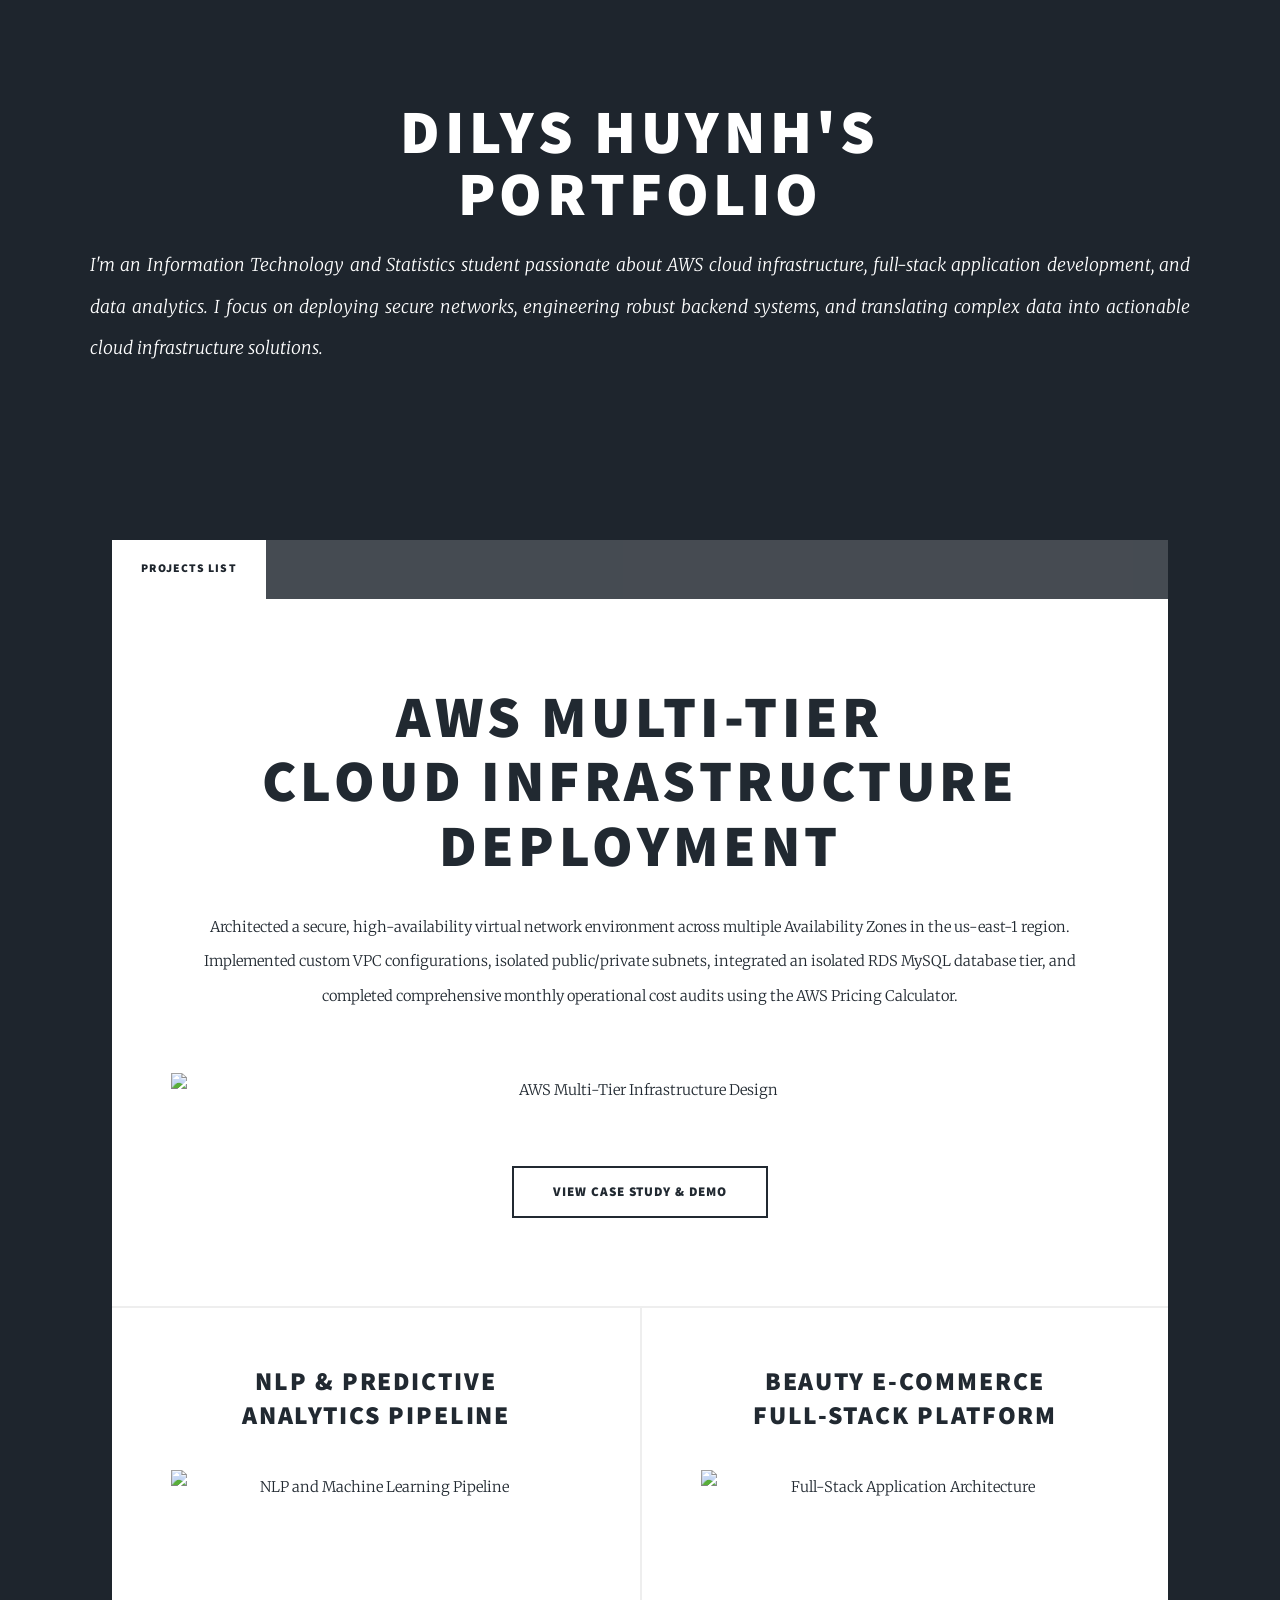
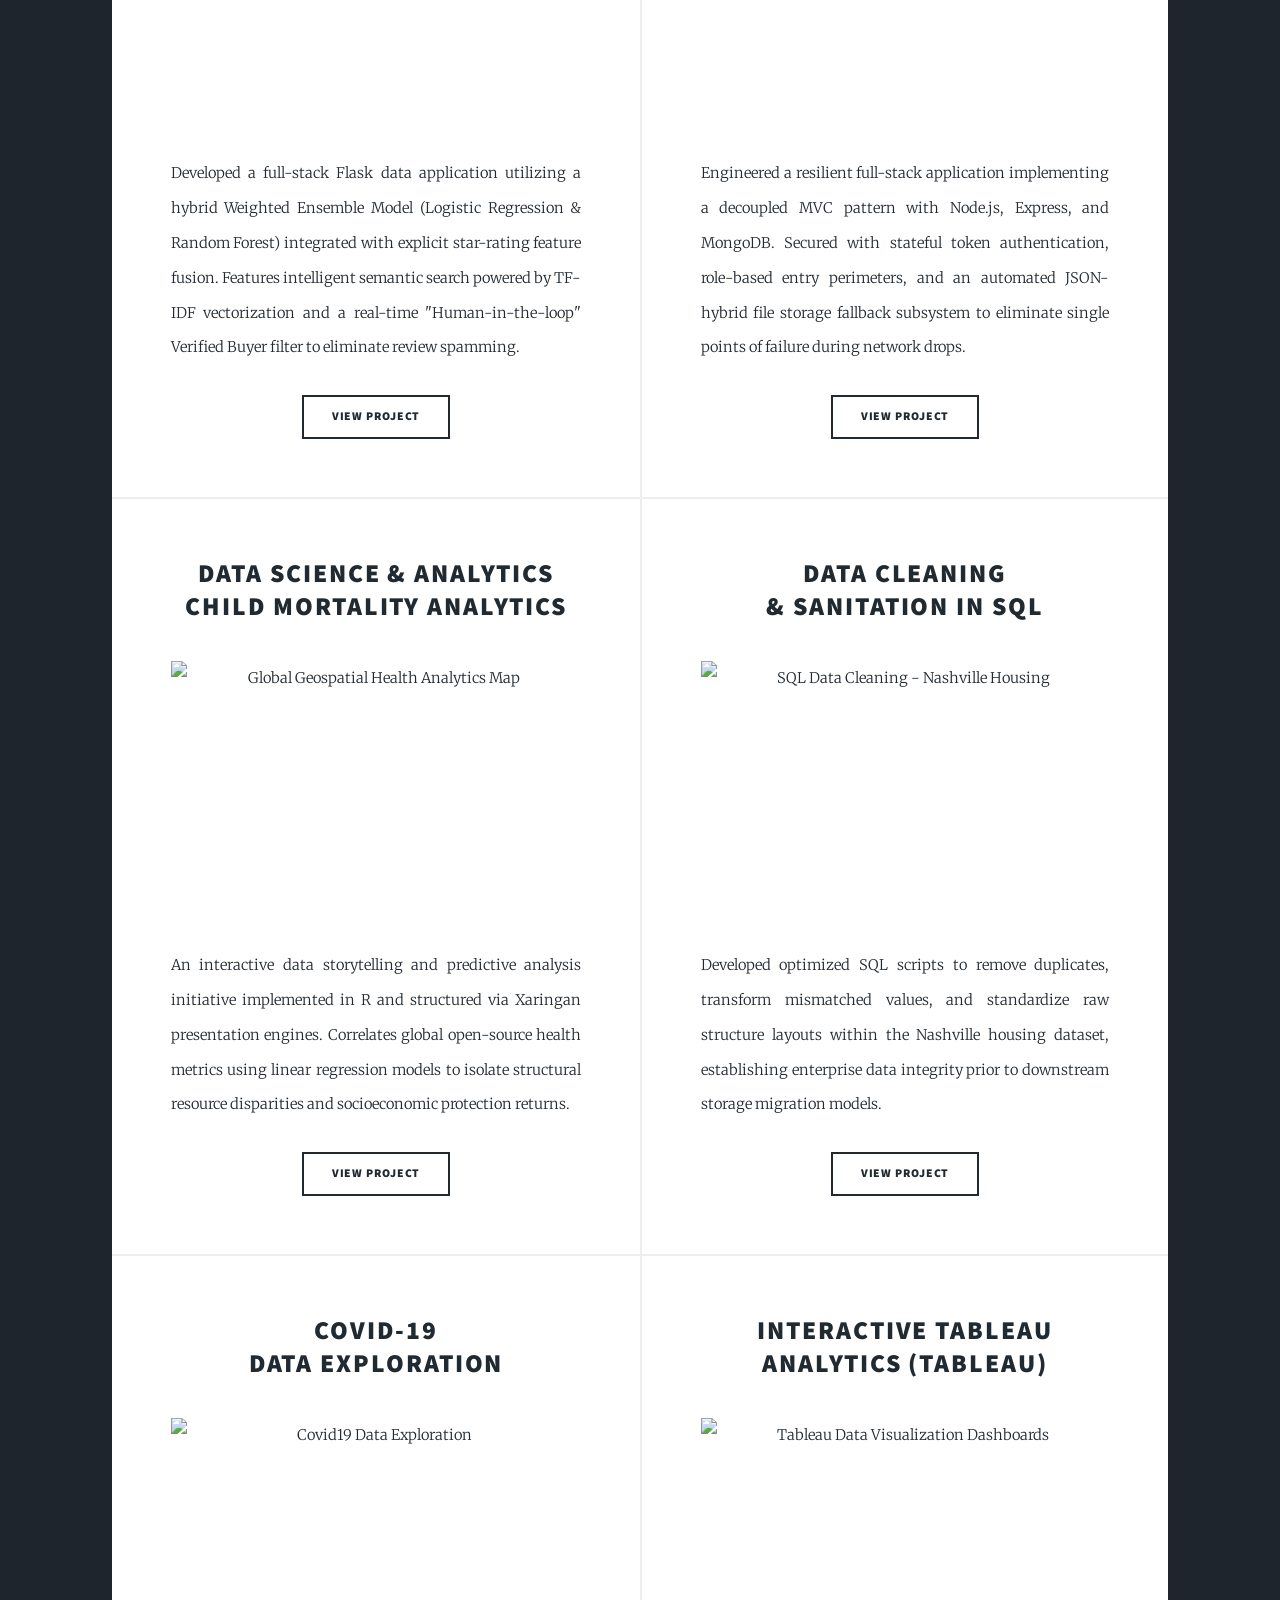
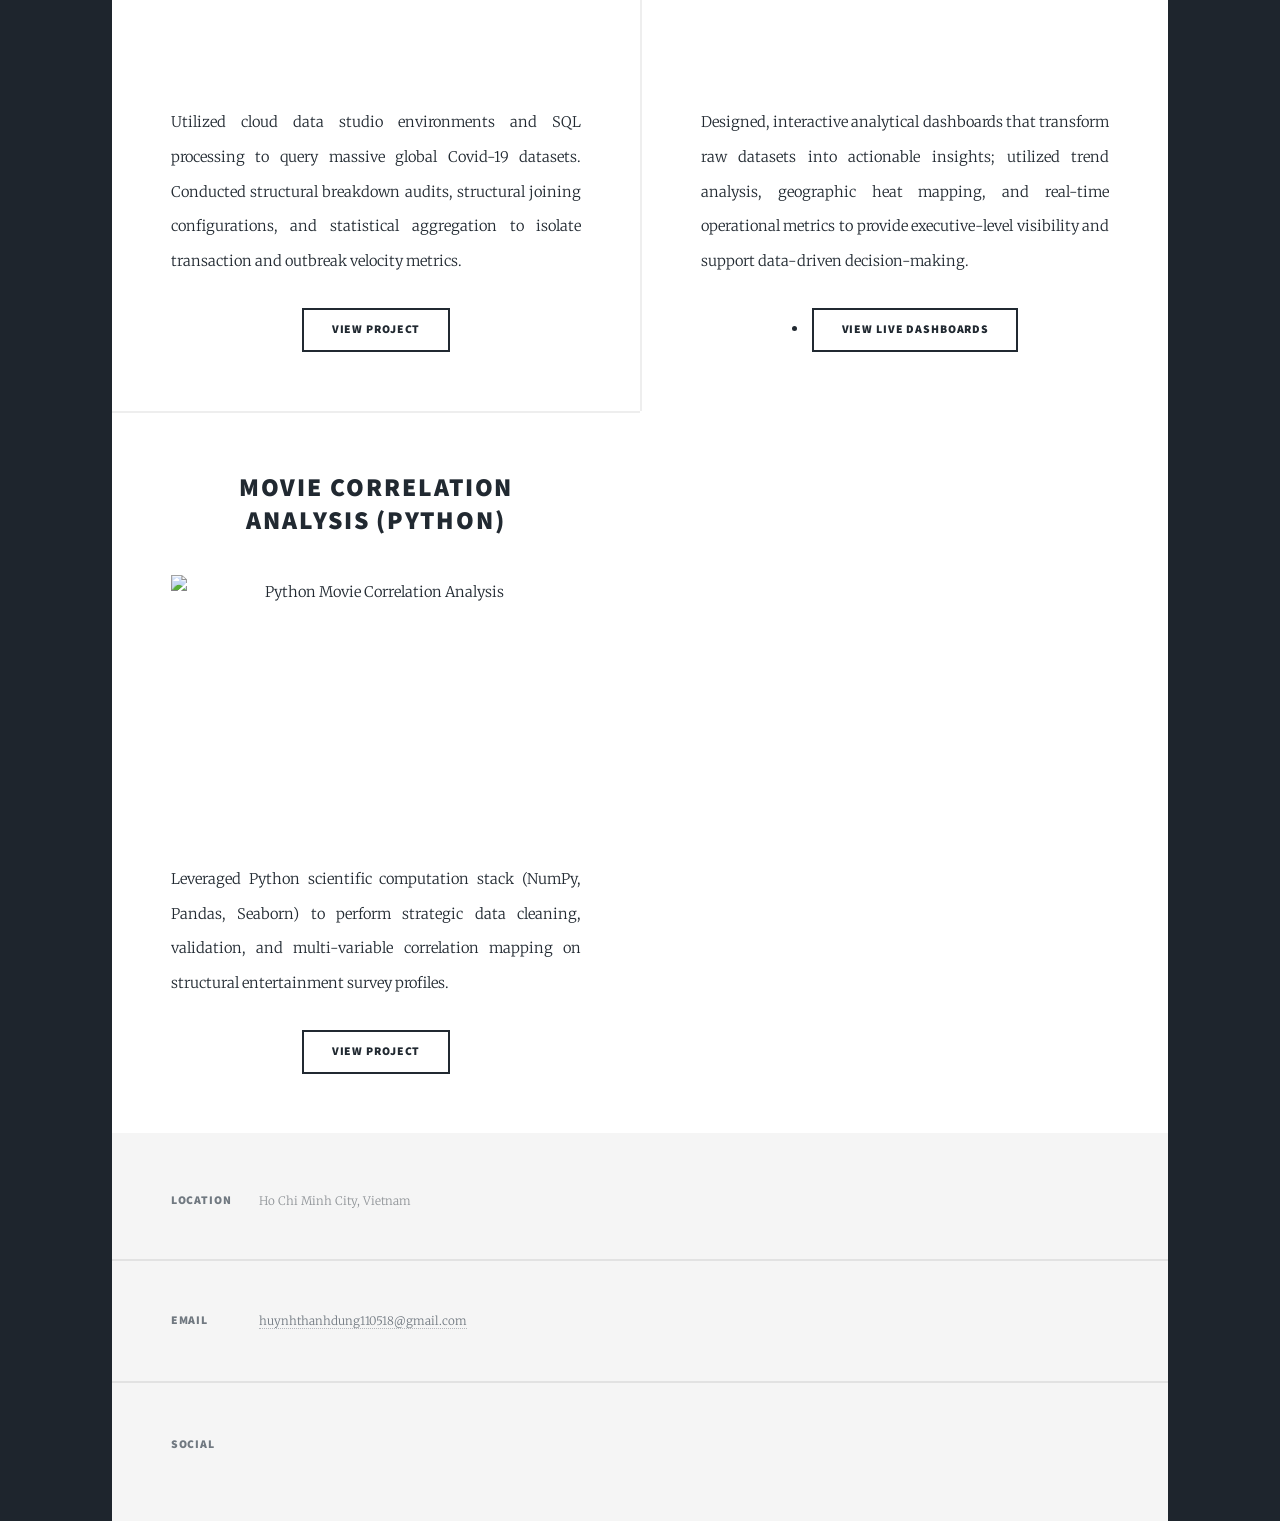
==== commit 20439217: "update index" ====
--- a/index.html
+++ b/index.html
@@ -121,8 +121,7 @@
 										Analytics (Tableau)</h2>
 									</header>
 									<a href="tableau-insights.html" class="image fit"><img src="https://images.unsplash.com/photo-1551288049-bebda4e38f71?q=80&w=500" alt="Tableau Data Visualization Dashboards" /></a>
-									<p>Designed comprehensive interactive analytical dashboards converting business raw datasets into clear trends via behavioral charts, geographic heat maps, and operational metrics targeting executive administration review.</p>
-									<ul class="actions special">
+									<p>Designed, interactive analytical dashboards that transform raw datasets into actionable insights; utilized trend analysis, geographic heat mapping, and real-time operational metrics to provide executive-level visibility and support data-driven decision-making.</p>
 										<li><a href="tableau-insights.html" class="button">View Live Dashboards</a></li>
 									</ul>
 								</article>
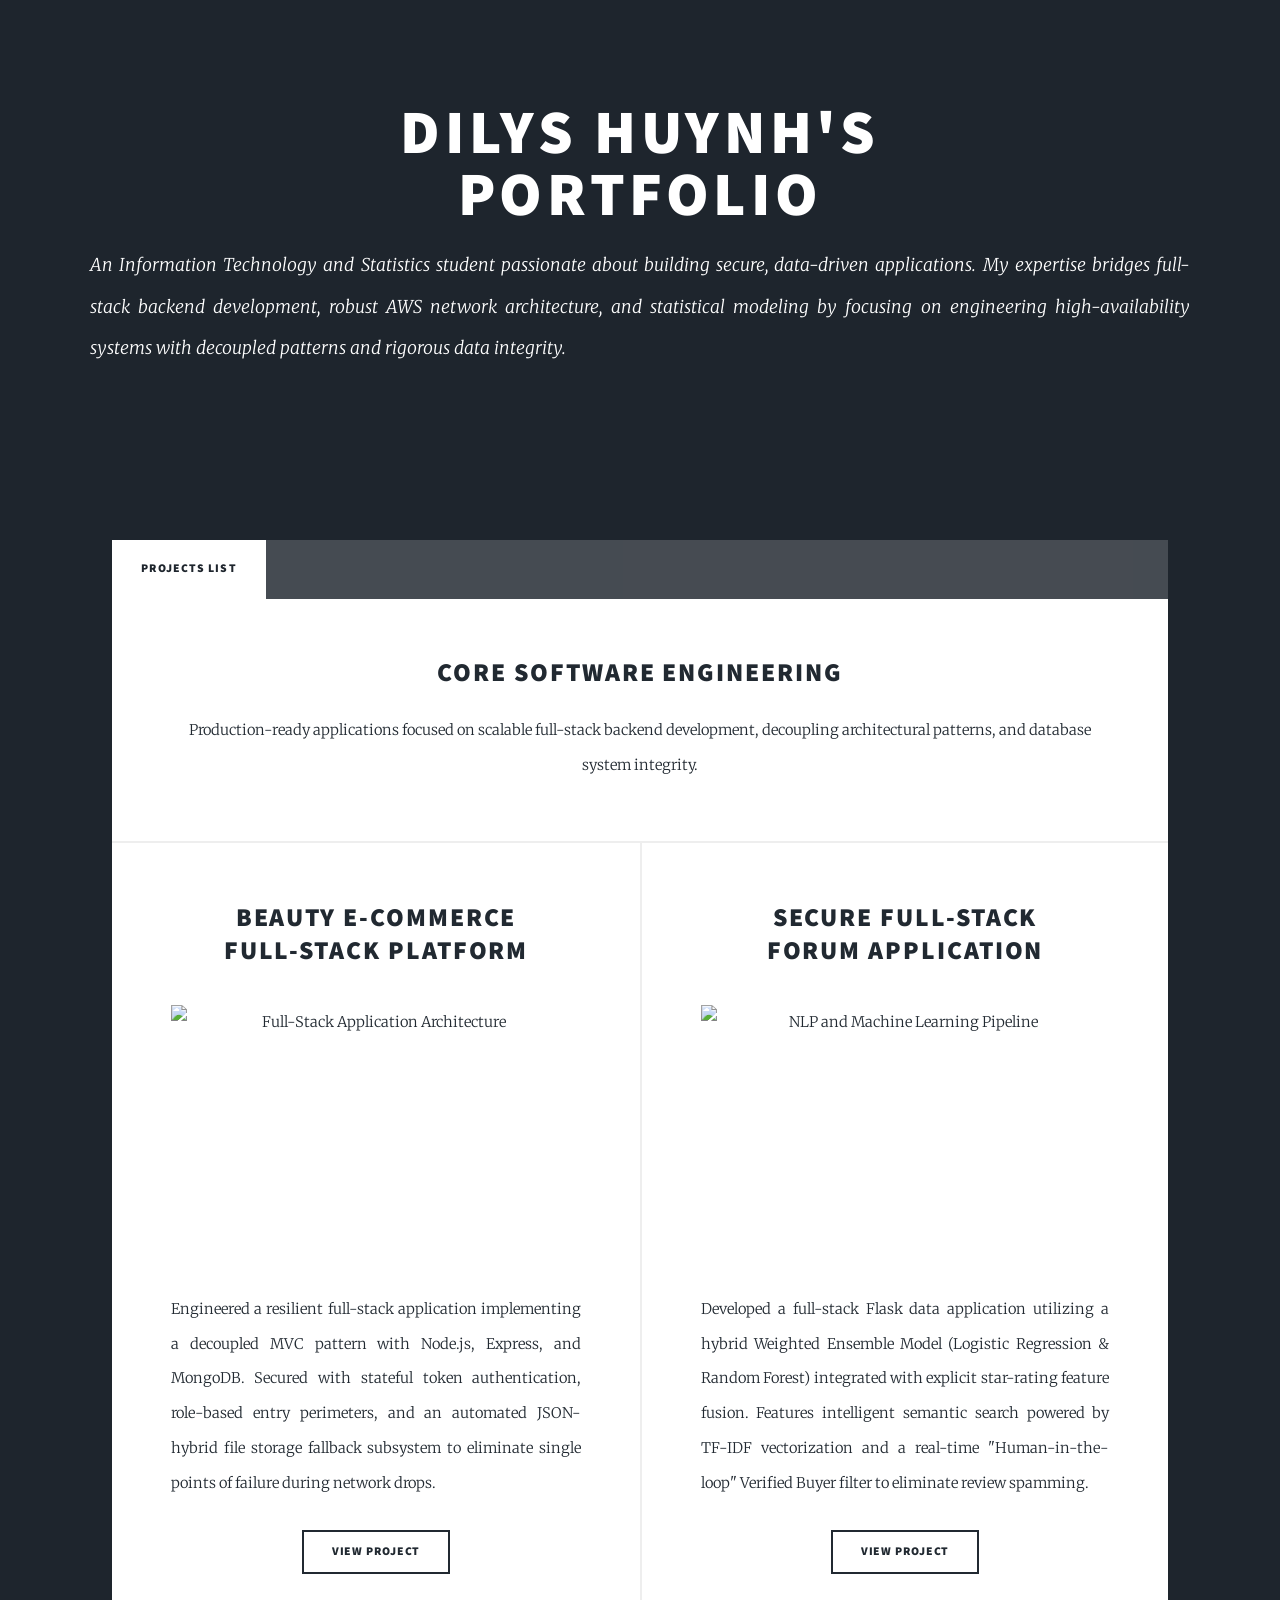
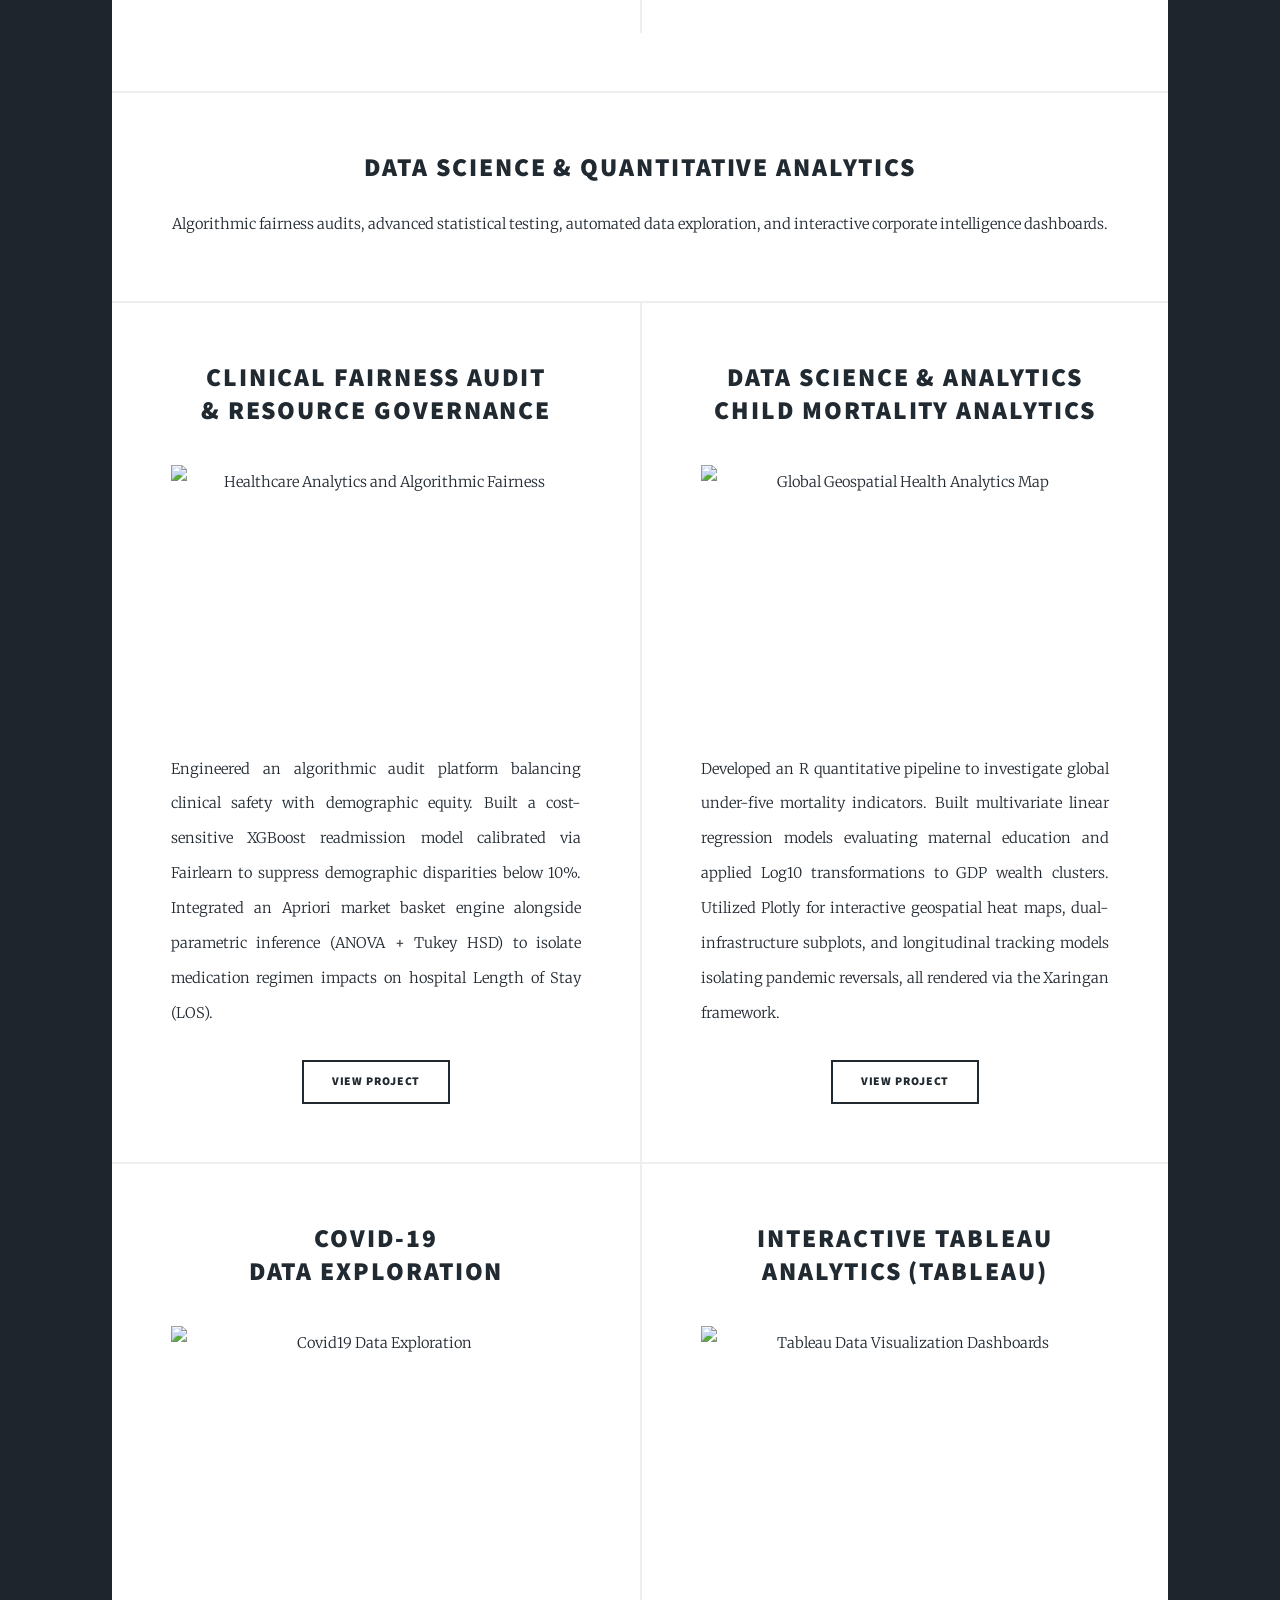
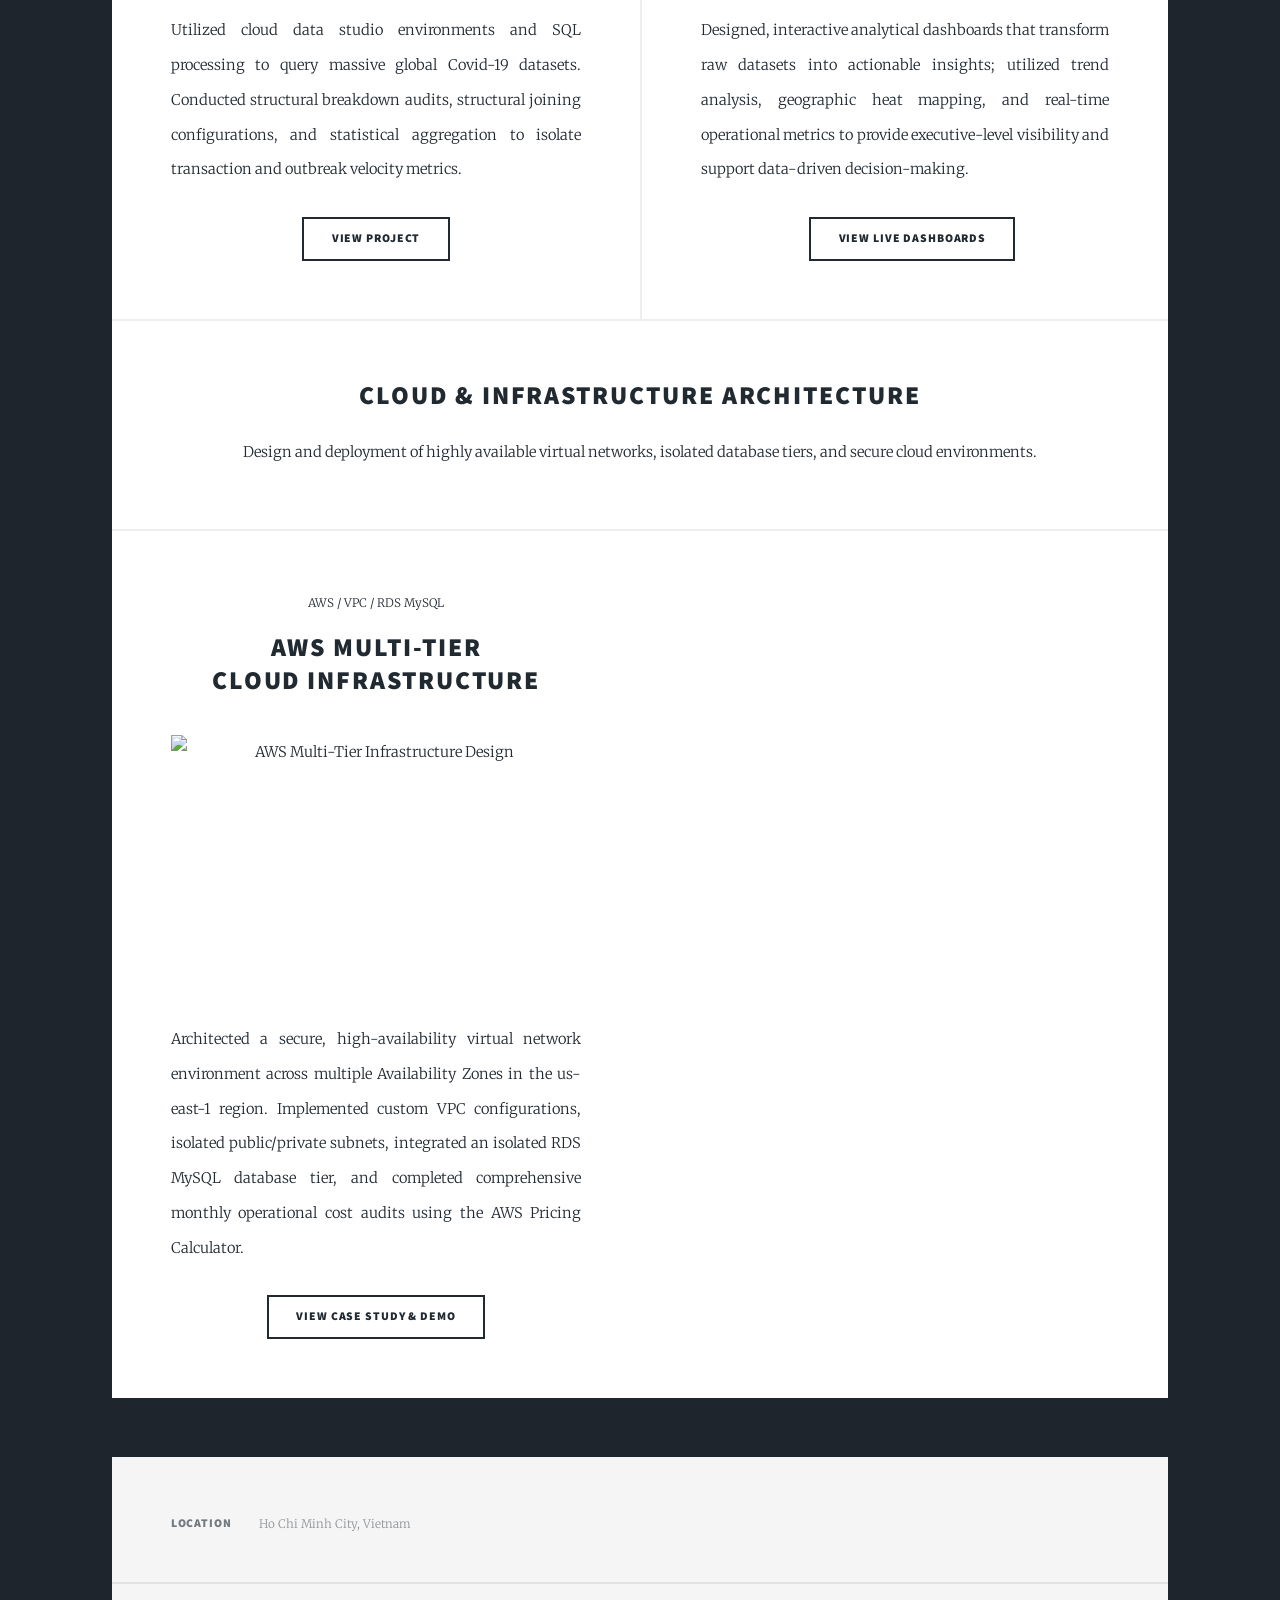
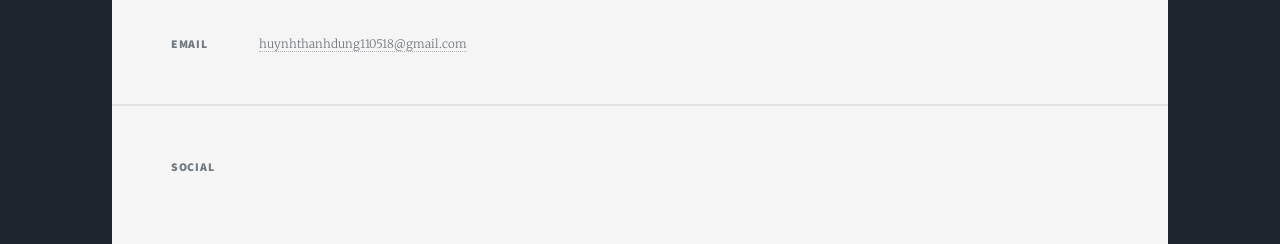
==== commit 51f20188: "new updates" ====
--- a/index.html
+++ b/index.html
@@ -16,150 +16,156 @@
         object-position: center;
     }
 </style>
-	
 	<body>
-
 		<div id="wrapper" class="fade-in">
 
-				<div id="intro">
-						<h1>Dilys Huynh's<br />
-						Portfolio</h1>
-						<p>I'm an Information Technology and Statistics student passionate about AWS cloud infrastructure, full-stack application development, and data analytics. I focus on deploying secure networks, engineering robust backend systems, and translating complex data into actionable cloud infrastructure solutions.</p>
-					</div>
+			<div id="intro">
+				<h1>Dilys Huynh's<br />
+				Portfolio</h1>
+				<p>An Information Technology and Statistics student passionate about building secure, data-driven applications. My expertise bridges full-stack backend development, robust AWS network architecture, and statistical modeling by focusing on engineering high-availability systems with decoupled patterns and rigorous data integrity.</p>
+			</div>
 
-				<nav id="nav">
-						<ul class="links">
-							<li class="active"><a href="index.html">Projects List</a></li>
+			<nav id="nav">
+				<ul class="links">
+					<li class="active"><a href="index.html">Projects List</a></li>
+				</ul>
+				<ul class="icons">
+					<li><a href="https://www.linkedin.com/in/dilys-huynh-9078ba243/" target="_blank" class="icon brands fa-linkedin"><span class="label">LinkedIn</span></a></li>
+					<li><a href="https://github.com/dilyshuynh3864" target="_blank" class="icon brands fa-github"><span class="label">GitHub</span></a></li>
+				</ul>
+			</nav>
+
+			<div id="main">
+
+				<header class="major" style="margin-bottom: 2rem; text-align: center;">
+					<h2>Core Software Engineering</h2>
+					<p>Production-ready applications focused on scalable full-stack backend development, decoupling architectural patterns, and database system integrity.</p>
+				</header>	
+				
+				<section class="posts" style="margin-bottom: 4rem;">
+
+					<article>
+						<header>
+							<h2>Beauty E-Commerce<br />
+							Full-Stack Platform</h2>
+						</header>
+						<a href="beauty-ecommerce.html" class="image fit"><img src="https://dayspaassociation.com/wp-content/uploads/2020/09/image-24.png" alt="Full-Stack Application Architecture" /></a>
+						<p>Engineered a resilient full-stack application implementing a decoupled MVC pattern with Node.js, Express, and MongoDB. Secured with stateful token authentication, role-based entry perimeters, and an automated JSON-hybrid file storage fallback subsystem to eliminate single points of failure during network drops.</p>
+						<ul class="actions special">
+							<li><a href="beauty-ecommerce.html" class="button">View Project</a></li>
 						</ul>
-						<ul class="icons">
-							<li><a href="https://www.linkedin.com/in/dilys-huynh-9078ba243/" target="_blank" class="icon brands fa-linkedin"><span class="label">LinkedIn</span></a></li>
-							<li><a href="https://github.com/dilyshuynh3864" target="_blank" class="icon brands fa-github"><span class="label">GitHub</span></a></li>
+					</article>
+
+					<article>
+						<header>
+							<h2>Secure Full-Stack<br />
+							Forum Application</h2>
+						</header>
+						<a href="machine-learning.html" class="image fit"><img src="https://subiz.com.vn/blog/wp-content/uploads/2024/06/subiz-moi-quan-he-ai-nlp-machine-learning.jpg" alt="NLP and Machine Learning Pipeline" /></a>
+						<p> Developed a full-stack Flask data application utilizing a hybrid Weighted Ensemble Model (Logistic Regression & Random Forest) integrated with explicit star-rating feature fusion. Features intelligent semantic search powered by TF-IDF vectorization and a real-time "Human-in-the-loop" Verified Buyer filter to eliminate review spamming.</p>
+						<ul class="actions special">
+							<li><a href="machine-learning.html" class="button">View Project</a></li>
 						</ul>
-					</nav>
+					</article>
+				</section>
+					
+				<header class="major" style="margin-bottom: 2rem; text-align: center;">
+					<h2>Data Science & Quantitative Analytics</h2>
+					<p>Algorithmic fairness audits, advanced statistical testing, automated data exploration, and interactive corporate intelligence dashboards.</p>
+				</header>
 
-				<div id="main">
+				<section class="posts">
+					<article>
+						<header>
+							<h2>Clinical Fairness Audit<br />
+							& Resource Governance</h2>
+						</header>
+						<a href="hospital-management.html" class="image fit"><img src="https://images.unsplash.com/photo-1526256262350-7da7584cf5eb?q=80&w=500" alt="Healthcare Analytics and Algorithmic Fairness" /></a>
+						<p>Engineered an algorithmic audit platform balancing clinical safety with demographic equity. Built a cost-sensitive XGBoost readmission model calibrated via Fairlearn to suppress demographic disparities below 10%. Integrated an Apriori market basket engine alongside parametric inference (ANOVA + Tukey HSD) to isolate medication regimen impacts on hospital Length of Stay (LOS).</p>
+						<ul class="actions special">
+							<li><a href="hospital-management.html" class="button">View Project</a></li>
+						</ul>
+					</article>
 
-						<article class="post featured">
-								<header class="major">
-									<h2>AWS Multi-Tier<br />
-									Cloud Infrastructure Deployment</h2>
-									<p>Architected a secure, high-availability virtual network environment across multiple Availability Zones in the us-east-1 region. Implemented custom VPC configurations, isolated public/private subnets, integrated an isolated RDS MySQL database tier, and completed comprehensive monthly operational cost audits using the AWS Pricing Calculator.</p>
-								</header>
-								<a href="generic.html" class="image main"><img src="https://images.unsplash.com/photo-1451187580459-43490279c0fa?q=80&w=1200" alt="AWS Multi-Tier Infrastructure Design" /></a>
-								<ul class="actions special">
-									<li><a href="generic.html" class="button large">View Case Study & Demo</a></li>
-								</ul>
-							</article>
+					<article>
+						<header>
+							<h2>Data Science & Analytics<br />
+								Child Mortality Analytics
+							</h2>
+						</header>
+						<a href="r-analytics.html" class="image fit"><img src="https://i.tribune.com.pk/media/images/786886-hand-1415301034/786886-hand-1415301034.jpg" alt="Global Geospatial Health Analytics Map" /></a>
+						<p>Developed an R quantitative pipeline to investigate global under-five mortality indicators. Built multivariate linear regression models evaluating maternal education and applied Log10 transformations to GDP wealth clusters. Utilized Plotly for interactive geospatial heat maps, dual-infrastructure subplots, and longitudinal tracking models isolating pandemic reversals, all rendered via the Xaringan framework.</p>						<ul class="actions special">
+							<li><a href="r-analytics.html" class="button">View Project</a></li>
+						</ul>
+					</article>
 
-						<section class="posts">
-								<article>
-									<header>
-										<h2>NLP & Predictive<br />
-										Analytics Pipeline</h2>
-									</header>
-									<a href="machine-learning.html" class="image fit"><img src="https://subiz.com.vn/blog/wp-content/uploads/2024/06/subiz-moi-quan-he-ai-nlp-machine-learning.jpg" alt="NLP and Machine Learning Pipeline" /></a>
-									<p> Developed a full-stack Flask data application utilizing a hybrid Weighted Ensemble Model (Logistic Regression & Random Forest) integrated with explicit star-rating feature fusion. Features intelligent semantic search powered by TF-IDF vectorization and a real-time "Human-in-the-loop" Verified Buyer filter to eliminate review spamming.</p>
-									<ul class="actions special">
-										<li><a href="machine-learning.html" class="button">View Project</a></li>
-									</ul>
-								</article>
-								
-								<article>
-									<header>
-										<h2>Beauty E-Commerce<br />
-										Full-Stack Platform</h2>
-									</header>
-									<a href="beauty-ecommerce.html" class="image fit"><img src="https://dayspaassociation.com/wp-content/uploads/2020/09/image-24.png" alt="Full-Stack Application Architecture" /></a>
-									<p>Engineered a resilient full-stack application implementing a decoupled MVC pattern with Node.js, Express, and MongoDB. Secured with stateful token authentication, role-based entry perimeters, and an automated JSON-hybrid file storage fallback subsystem to eliminate single points of failure during network drops.</p>
-									<ul class="actions special">
-										<li><a href="beauty-ecommerce.html" class="button">View Project</a></li>
-									</ul>
-								</article>
+					<article>
+						<header>
+							<h2>COVID-19<br />
+							Data Exploration</h2>
+						</header>
+						<a href="covid-exploration.html" class="image fit">
+							<img src="https://images.unsplash.com/photo-1584036561566-baf8f5f1b144?q=80&w=500" alt="Covid19 Data Exploration" />
+						</a>
+						<p>Utilized cloud data studio environments and SQL processing to query massive global Covid-19 datasets. Conducted structural breakdown audits, structural joining configurations, and statistical aggregation to isolate transaction and outbreak velocity metrics.</p>
+						<ul class="actions special">
+							<li><a href="covid-exploration.html" class="button">View Project</a></li>
+						</ul>
+					</article>
 
-								<article>
-									<header>
-										<h2>Data Science & Analytics<br />
-											Child Mortality Analytics
-										</h2>
-									</header>
-									<a href="r-analytics.html" class="image fit"><img src="https://i.tribune.com.pk/media/images/786886-hand-1415301034/786886-hand-1415301034.jpg" alt="Global Geospatial Health Analytics Map" /></a>
-									<p>An interactive data storytelling and predictive analysis initiative implemented in R and structured via Xaringan presentation engines. Correlates global open-source health metrics using linear regression models to isolate structural resource disparities and socioeconomic protection returns.</p>
-									<ul class="actions special">
-										<li><a href="r-analytics.html" class="button">View Project</a></li>
-									</ul>
-							</article>
+					<article>
+						<header>
+							<h2>Interactive Tableau<br />
+							Analytics (Tableau)</h2>
+						</header>
+						<a href="tableau-insights.html" class="image fit"><img src="https://images.unsplash.com/photo-1551288049-bebda4e38f71?q=80&w=500" alt="Tableau Data Visualization Dashboards" /></a>
+						<p>Designed, interactive analytical dashboards that transform raw datasets into actionable insights; utilized trend analysis, geographic heat mapping, and real-time operational metrics to provide executive-level visibility and support data-driven decision-making.</p>
+						<ul><a href="tableau-insights.html" class="button">View Live Dashboards</a></li>
+						</ul>
+					</article>
+				</section>	
 
-								<article>
-									<header>
-										<h2>Data Cleaning<br />
-										& Sanitation in SQL</h2>
-									</header>
-									<a href="sql-cleaning.html" class="image fit"><img src="https://images.unsplash.com/photo-1560518883-ce09059eeffa?q=80&w=500" alt="SQL Data Cleaning - Nashville Housing" /></a>
-									<p>Developed optimized SQL scripts to remove duplicates, transform mismatched values, and standardize raw structure layouts within the Nashville housing dataset, establishing enterprise data integrity prior to downstream storage migration models.</p>
-									<ul class="actions special">
-										<li><a href="sql-cleaning.html" class="button">View Project</a></li>
-									</ul>
-								</article>
+				<header class="major" style="margin-bottom: 2rem; text-align: center;">
+					<h2>Cloud & Infrastructure Architecture</h2>
+					<p>Design and deployment of highly available virtual networks, isolated database tiers, and secure cloud environments.</p>
+				</header>
 
-								<article>
-									<header>
-										<h2>COVID-19<br />
-										Data Exploration</h2>
-									</header>
-									<a href="covid-exploration.html" class="image fit">
-										<img src="https://images.unsplash.com/photo-1584036561566-baf8f5f1b144?q=80&w=500" alt="Covid19 Data Exploration" />
-									</a>
-									<p>Utilized cloud data studio environments and SQL processing to query massive global Covid-19 datasets. Conducted structural breakdown audits, structural joining configurations, and statistical aggregation to isolate transaction and outbreak velocity metrics.</p>
-									<ul class="actions special">
-										<li><a href="covid-exploration.html" class="button">View Project</a></li>
-									</ul>
-								</article>
+				<section class="posts" style="margin-bottom: 4rem;">
+					<article>
+						<header>
+							<span class="date">AWS / VPC / RDS MySQL</span>
+							<h2>AWS Multi-Tier<br />
+							Cloud Infrastructure</h2>
+						</header>
+						<a href="generic.html" class="image fit"><img src="https://images.unsplash.com/photo-1451187580459-43490279c0fa?q=80&w=500" alt="AWS Multi-Tier Infrastructure Design" /></a>
+						<p>Architected a secure, high-availability virtual network environment across multiple Availability Zones in the us-east-1 region. Implemented custom VPC configurations, isolated public/private subnets, integrated an isolated RDS MySQL database tier, and completed comprehensive monthly operational cost audits using the AWS Pricing Calculator.</p>
+						<ul class="actions special">
+							<li><a href="generic.html" class="button">View Case Study & Demo</a></li>
+						</ul>
+					</article>
+				</section>
+			</div>
 
-								<article>
-									<header>
-										<h2>Interactive Tableau<br />
-										Analytics (Tableau)</h2>
-									</header>
-									<a href="tableau-insights.html" class="image fit"><img src="https://images.unsplash.com/photo-1551288049-bebda4e38f71?q=80&w=500" alt="Tableau Data Visualization Dashboards" /></a>
-									<p>Designed, interactive analytical dashboards that transform raw datasets into actionable insights; utilized trend analysis, geographic heat mapping, and real-time operational metrics to provide executive-level visibility and support data-driven decision-making.</p>
-										<li><a href="tableau-insights.html" class="button">View Live Dashboards</a></li>
-									</ul>
-								</article>
-
-								<article>
-									<header>
-										<h2>Movie Correlation<br />
-										Analysis (Python)</h2>
-									</header>
-									<a href="movie-correlation.html" class="image fit"><img src="https://images.unsplash.com/photo-1489599849927-2ee91cede3ba?q=80&w=500" alt="Python Movie Correlation Analysis" /></a>
-									<p>Leveraged Python scientific computation stack (NumPy, Pandas, Seaborn) to perform strategic data cleaning, validation, and multi-variable correlation mapping on structural entertainment survey profiles.</p>
-									<ul class="actions special">
-										<li><a href="movie-correlation.html" class="button">View Project</a></li>
-									</ul>
-								</article>
-							</section>
-					</div>
-
-				<footer id="footer">
-						<section class="split contact">
-							<section class="alt">
-								<h3>Location</h3>
-								<p>Ho Chi Minh City, Vietnam</p>
-							</section>
-							<section>
-								<h3>Email</h3>
-								<p><a href="mailto:huynhthanhdung110518@gmail.com">huynhthanhdung110518@gmail.com</a></p>
-							</section>
-							<section>
-								<h3>Social</h3>
-								<ul class="icons alt">
-									<li><a href="https://www.linkedin.com/in/dilys-huynh-9078ba243/" target="_blank" class="icon brands alt fa-linkedin"><span class="label">LinkedIn</span></a></li>
-									<li><a href="https://github.com/dilyshuynh3864" target="_blank" class="icon brands alt fa-github"><span class="label">GitHub</span></a></li>
-								</ul>
-							</section>
-						</section>
-					</footer>
-			</div>
+			<footer id="footer">
+				<section class="split contact">
+					<section class="alt">
+						<h3>Location</h3>
+						<p>Ho Chi Minh City, Vietnam</p>
+					</section>
+					<section>
+						<h3>Email</h3>
+						<p><a href="mailto:huynhthanhdung110518@gmail.com">huynhthanhdung110518@gmail.com</a></p>
+					</section>
+					<section>
+						<h3>Social</h3>
+						<ul class="icons alt">
+							<li><a href="https://www.linkedin.com/in/dilys-huynh-9078ba243/" target="_blank" class="icon brands alt fa-linkedin"><span class="label">LinkedIn</span></a></li>
+							<li><a href="https://github.com/dilyshuynh3864" target="_blank" class="icon brands alt fa-github"><span class="label">GitHub</span></a></li>
+						</ul>
+					</section>
+				</section>
+			</footer>
+		</div>
 
 			<script src="assets/js/jquery.min.js"></script>
 			<script src="assets/js/jquery.scrollex.min.js"></script>
